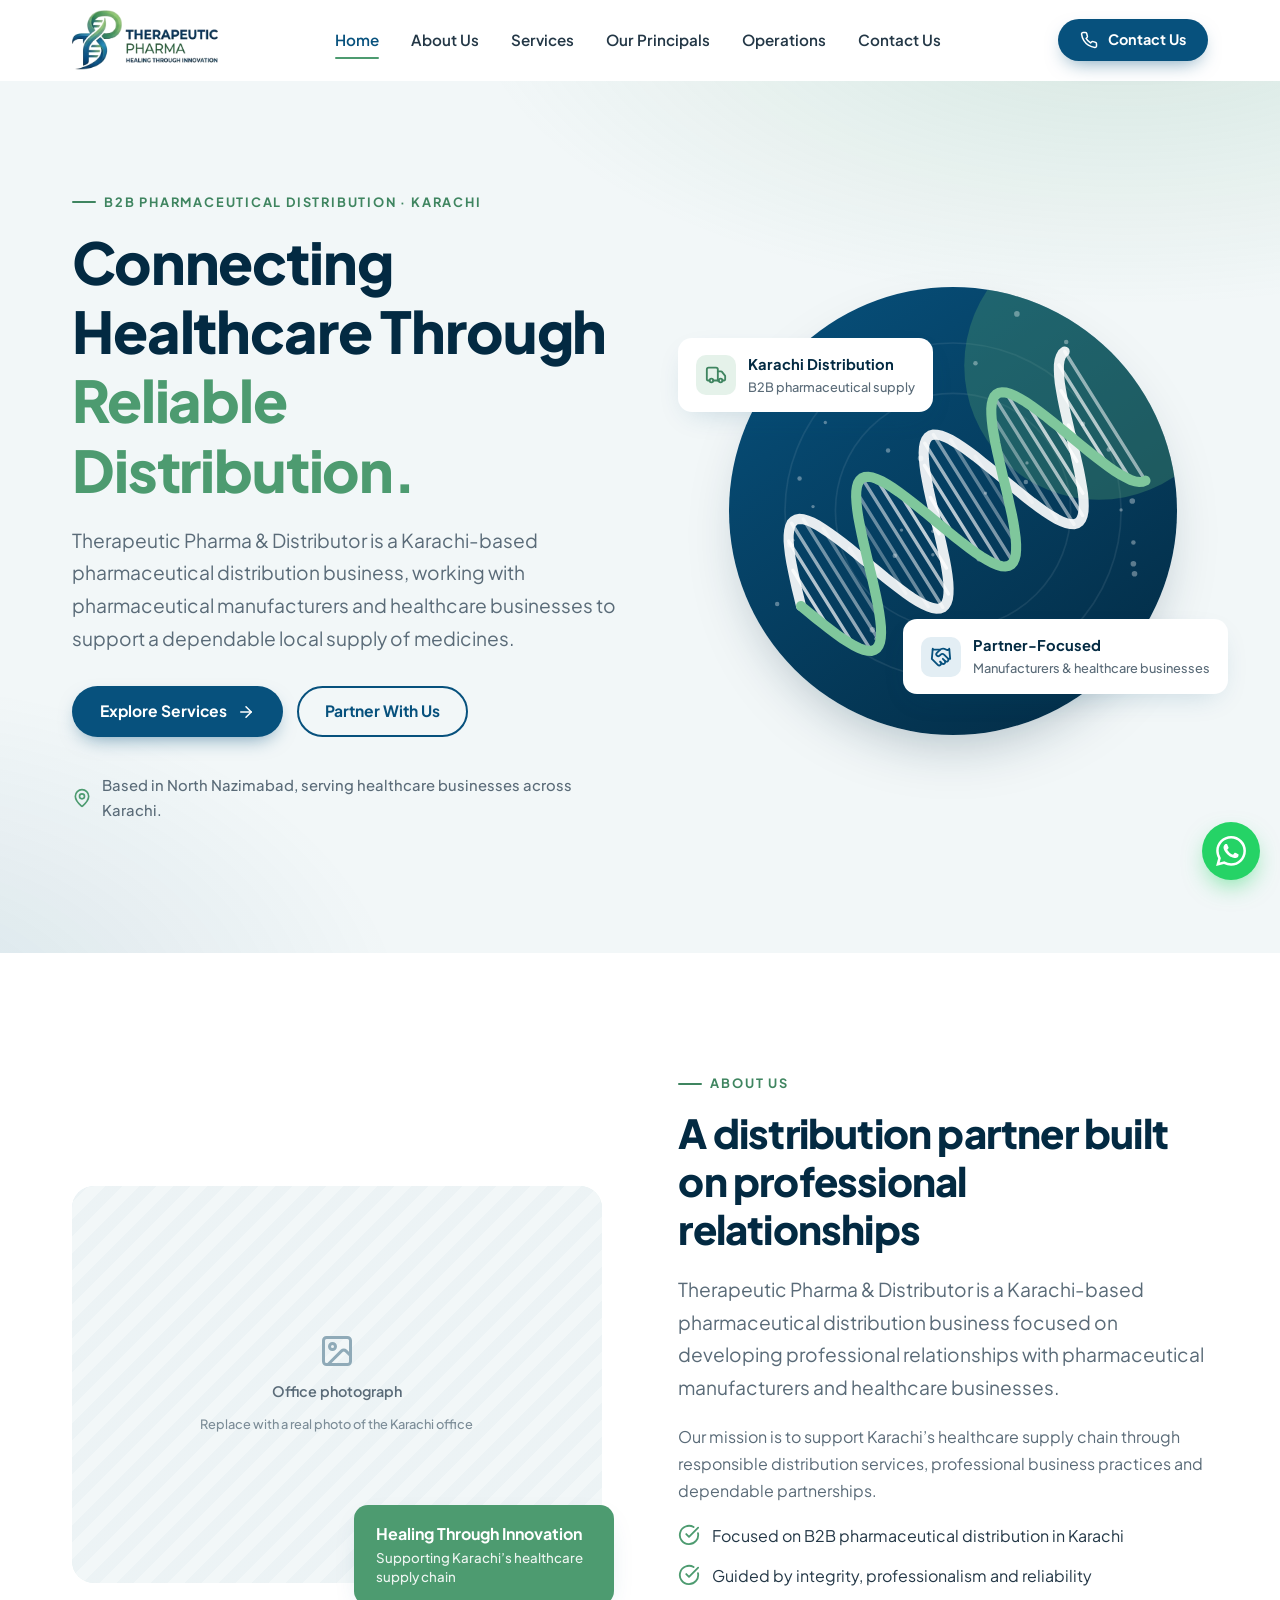
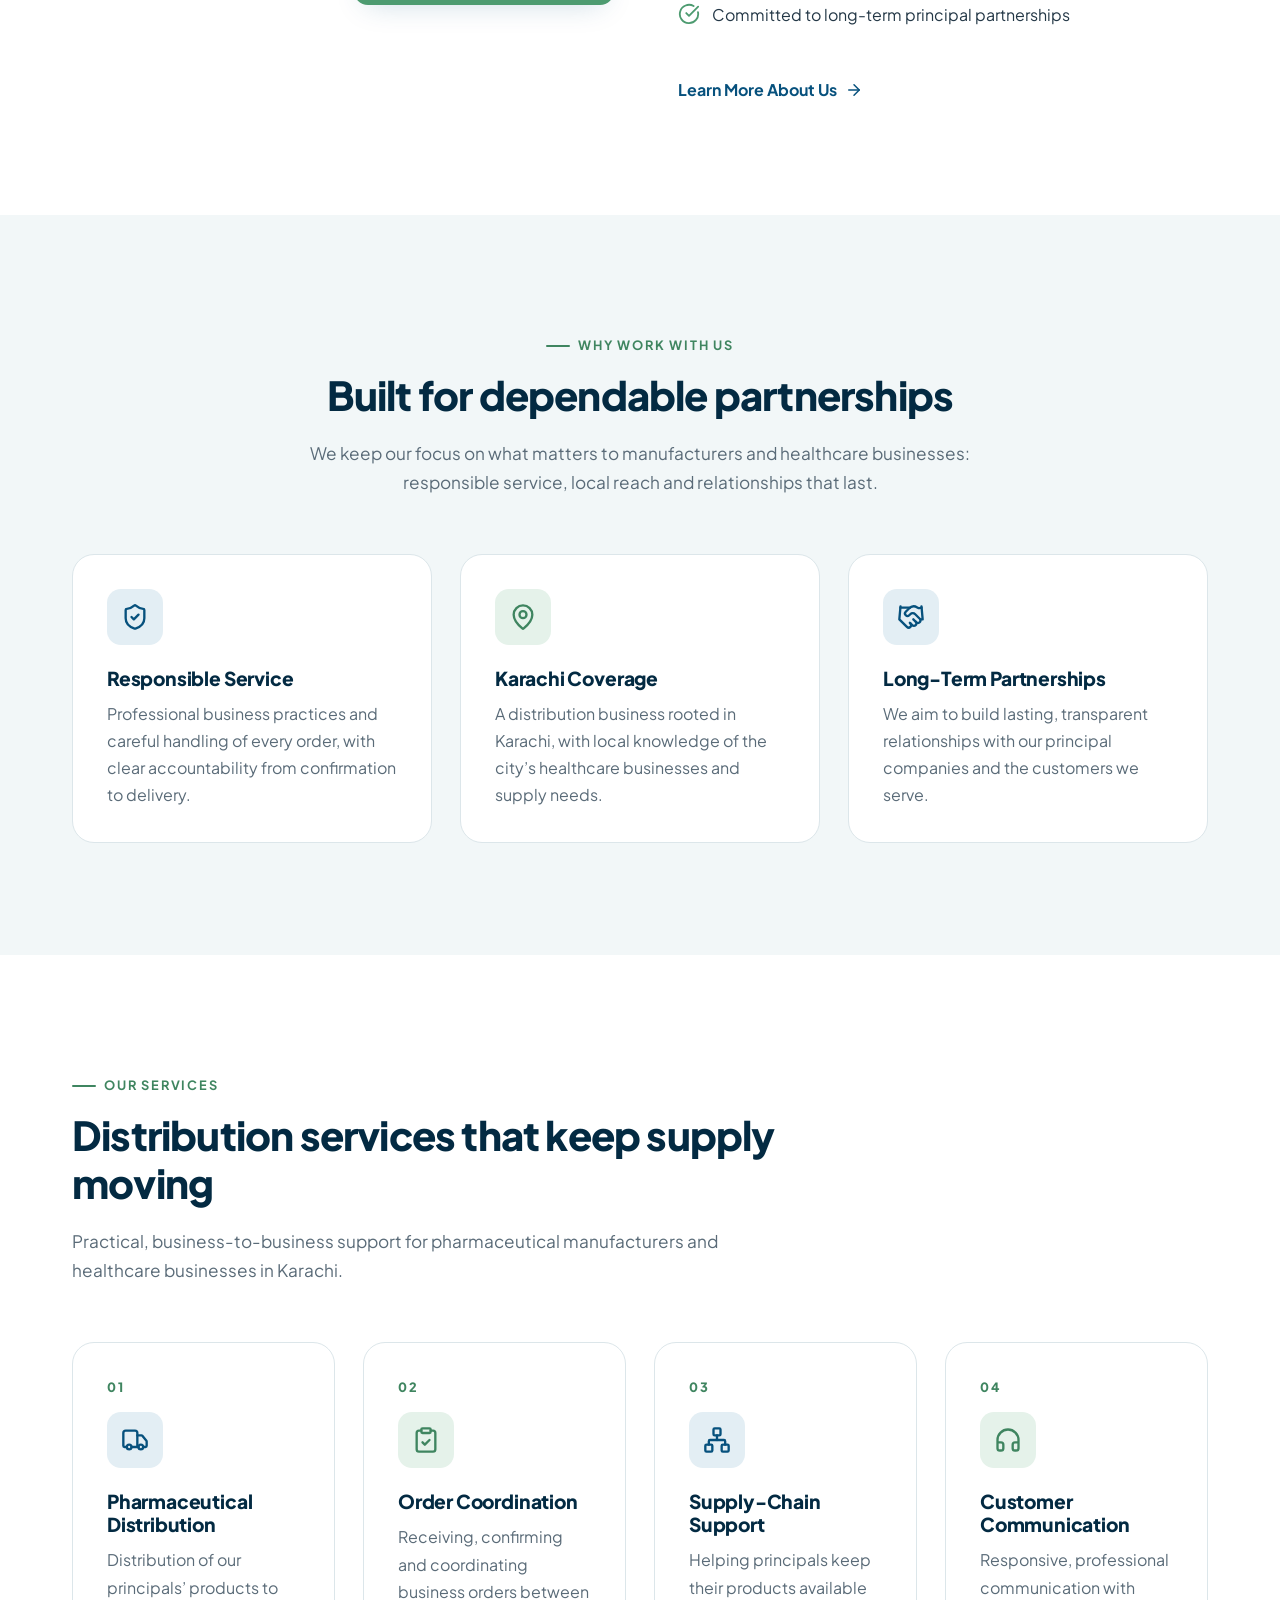
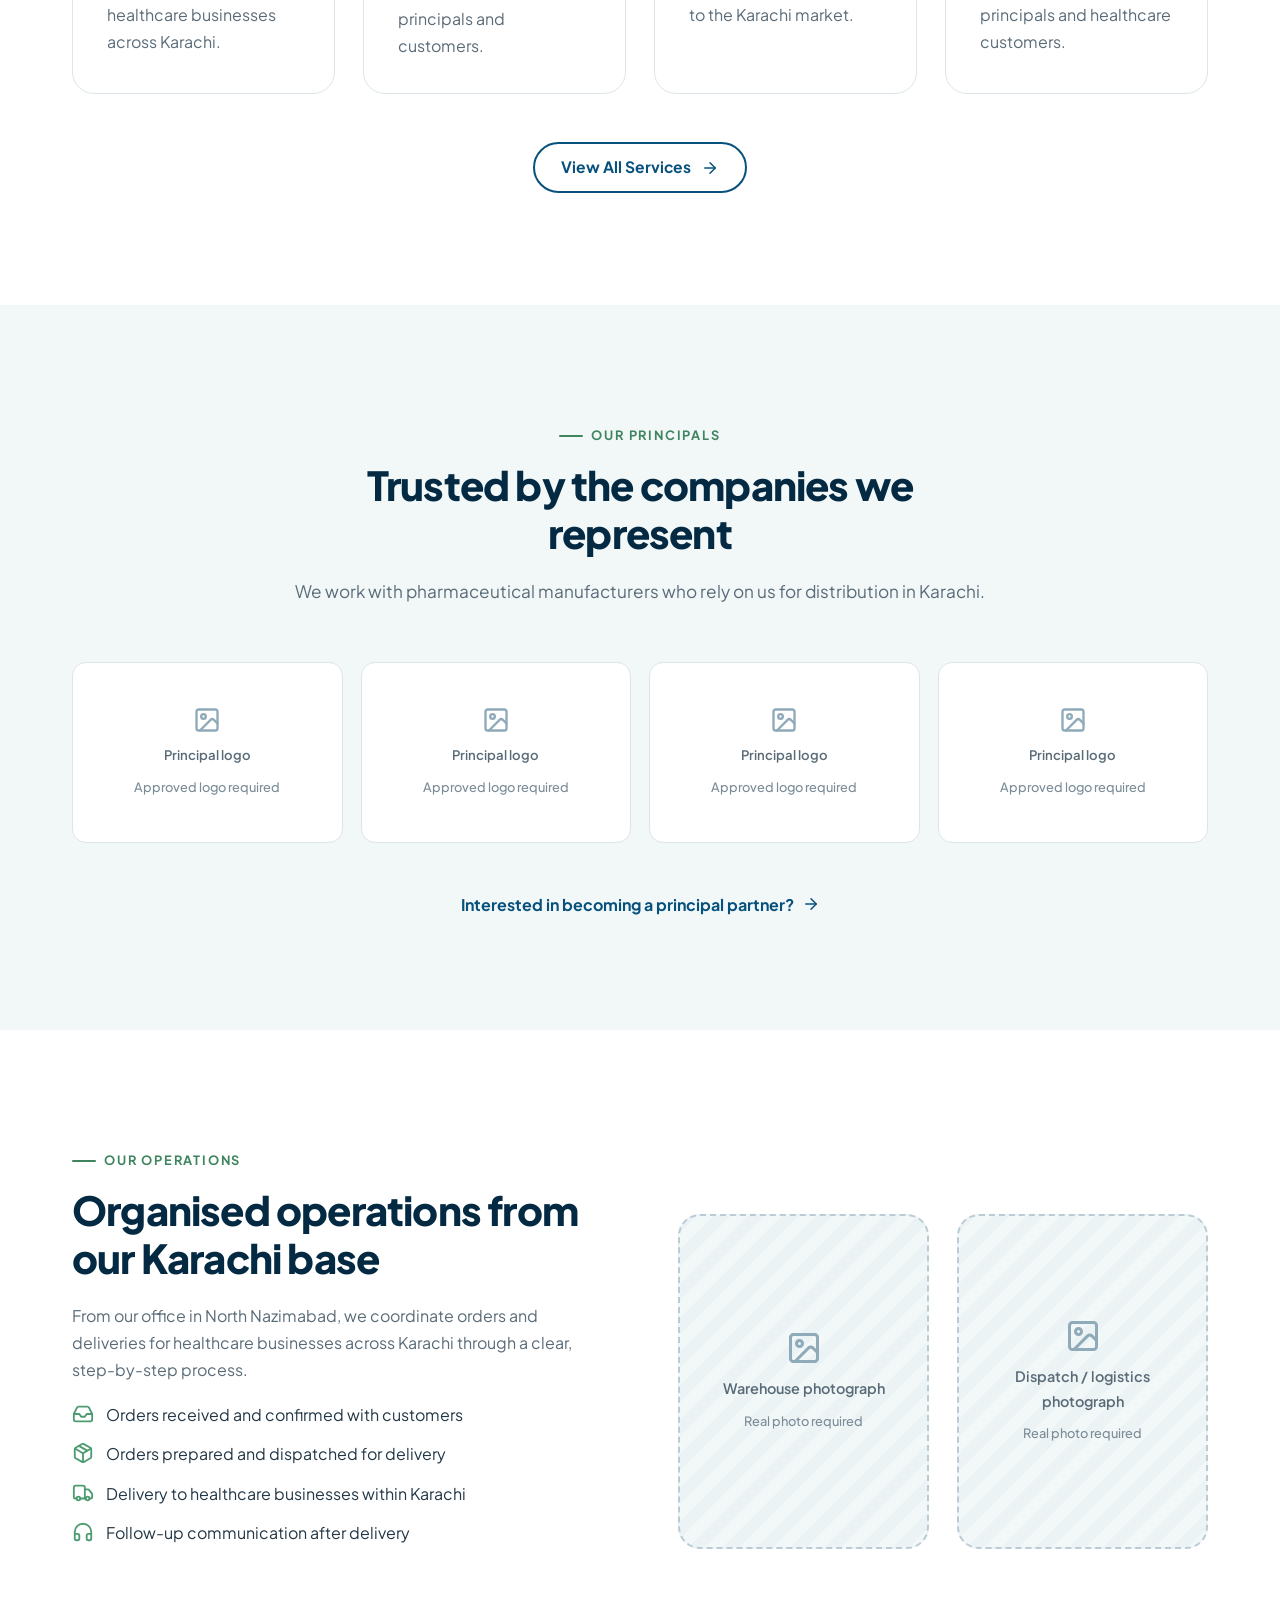
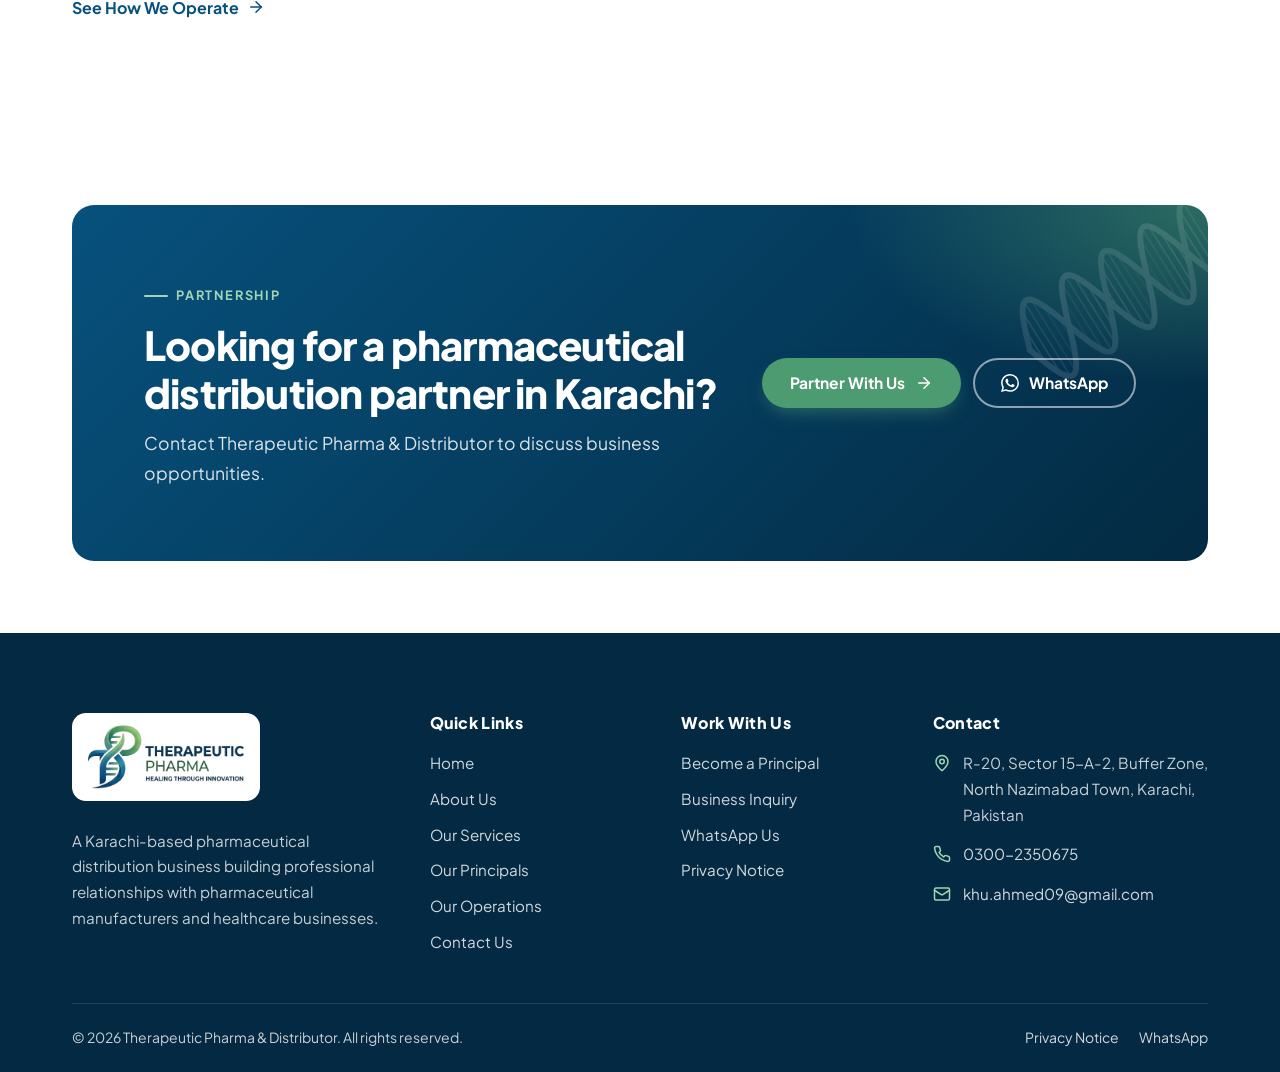
==== index.html @ 0d650dc0 "Initial website for Therapeutic Pharma & Distributor Co-Authored-By: Claude Opus 5.5 <noreply@anthro" ====
<!doctype html>
<html lang="en">
<head>
  <meta charset="utf-8">
  <meta name="viewport" content="width=device-width, initial-scale=1">
  <title>Therapeutic Pharma & Distributor | Pharmaceutical Distribution in Karachi</title>
  <meta name="description" content="Karachi-based B2B pharmaceutical distribution business connecting pharmaceutical manufacturers with healthcare businesses through reliable, responsible distribution.">
  <meta name="theme-color" content="#07517D">
  <meta property="og:type" content="website">
  <meta property="og:site_name" content="Therapeutic Pharma &amp; Distributor">
  <meta property="og:title" content="Therapeutic Pharma & Distributor | Pharmaceutical Distribution in Karachi">
  <meta property="og:description" content="Karachi-based B2B pharmaceutical distribution business connecting pharmaceutical manufacturers with healthcare businesses through reliable, responsible distribution.">
  <link rel="icon" type="image/png" href="assets/images/favicon.png">
  <link rel="apple-touch-icon" href="assets/images/apple-touch-icon.png">
  <link rel="preconnect" href="https://fonts.googleapis.com">
  <link rel="preconnect" href="https://fonts.gstatic.com" crossorigin>
  <link rel="stylesheet" href="https://fonts.googleapis.com/css2?family=Plus+Jakarta+Sans:wght@400;500;600;700;800&amp;display=swap">
  <link rel="stylesheet" href="assets/css/style.css">
  <!-- Analytics: paste the Google Analytics 4 (gtag.js) snippet here once the property is created. -->
  <script type="application/ld+json">
{
  "@context": "https://schema.org",
  "@type": "Organization",
  "name": "Therapeutic Pharma & Distributor",
  "description": "Karachi-based B2B pharmaceutical distribution business.",
  "areaServed": {
    "@type": "City",
    "name": "Karachi"
  },
  "address": {
    "@type": "PostalAddress",
    "streetAddress": "R-20, Sector 15-A-2, Buffer Zone, North Nazimabad Town",
    "addressLocality": "Karachi",
    "addressCountry": "PK"
  },
  "contactPoint": [
    {
      "@type": "ContactPoint",
      "contactType": "sales",
      "telephone": "+92-300-2350675",
      "email": "khu.ahmed09@gmail.com",
      "areaServed": "PK",
      "availableLanguage": [
        "English",
        "Urdu"
      ]
    }
  ]
}
  </script>
</head>
<body>
  <a class="skip-link" href="#main">Skip to main content</a>

  <header class="site-header">
    <div class="container header-inner">
      <a class="brand" href="index.html" aria-label="Therapeutic Pharma &amp; Distributor — Home">
        <img src="assets/images/logo.png" alt="Therapeutic Pharma — Healing Through Innovation" width="402" height="165">
      </a>

      <nav class="primary-nav" id="primary-nav" aria-label="Main">
        <ul>
          <li><a href="index.html" aria-current="page">Home</a></li>
          <li><a href="about.html">About Us</a></li>
          <li><a href="services.html">Services</a></li>
          <li><a href="principals.html">Our Principals</a></li>
          <li><a href="operations.html">Operations</a></li>
          <li><a href="contact.html">Contact Us</a></li>
        </ul>
        <div class="nav-mobile-cta">
          <a class="btn btn--primary btn--block" href="contact.html"><svg viewBox="0 0 24 24" fill="none" stroke="currentColor" stroke-width="2" stroke-linecap="round" stroke-linejoin="round" aria-hidden="true" focusable="false"><path d="M22 16.92v3a2 2 0 0 1-2.18 2 19.79 19.79 0 0 1-8.63-3.07 19.5 19.5 0 0 1-6-6 19.79 19.79 0 0 1-3.07-8.67A2 2 0 0 1 4.11 2h3a2 2 0 0 1 2 1.72 12.84 12.84 0 0 0 .7 2.81 2 2 0 0 1-.45 2.11L8.09 9.91a16 16 0 0 0 6 6l1.27-1.27a2 2 0 0 1 2.11-.45 12.84 12.84 0 0 0 2.81.7A2 2 0 0 1 22 16.92z"/></svg> Contact Us</a>
        </div>
      </nav>

      <div class="header-cta">
        <a class="btn btn--primary btn--sm" href="contact.html"><svg viewBox="0 0 24 24" fill="none" stroke="currentColor" stroke-width="2" stroke-linecap="round" stroke-linejoin="round" aria-hidden="true" focusable="false"><path d="M22 16.92v3a2 2 0 0 1-2.18 2 19.79 19.79 0 0 1-8.63-3.07 19.5 19.5 0 0 1-6-6 19.79 19.79 0 0 1-3.07-8.67A2 2 0 0 1 4.11 2h3a2 2 0 0 1 2 1.72 12.84 12.84 0 0 0 .7 2.81 2 2 0 0 1-.45 2.11L8.09 9.91a16 16 0 0 0 6 6l1.27-1.27a2 2 0 0 1 2.11-.45 12.84 12.84 0 0 0 2.81.7A2 2 0 0 1 22 16.92z"/></svg> Contact Us</a>
        <button class="nav-toggle" type="button" aria-controls="primary-nav" aria-expanded="false" aria-label="Open menu"><span></span></button>
      </div>
    </div>
  </header>

  <main id="main">
    <!-- 02 | Hero -->
    <section class="hero">
      <div class="container hero-grid">
        <div>
          <span class="eyebrow">B2B Pharmaceutical Distribution &middot; Karachi</span>
          <h1>Connecting Healthcare Through <span class="accent">Reliable Distribution.</span></h1>
          <p class="lead">Therapeutic Pharma &amp; Distributor is a Karachi-based pharmaceutical distribution business, working with pharmaceutical manufacturers and healthcare businesses to support a dependable local supply of medicines.</p>
          <div class="hero-actions">
            <a class="btn btn--primary" href="services.html">Explore Services <svg viewBox="0 0 24 24" fill="none" stroke="currentColor" stroke-width="2" stroke-linecap="round" stroke-linejoin="round" aria-hidden="true" focusable="false"><path d="M5 12h14"/><path d="m12 5 7 7-7 7"/></svg></a>
            <a class="btn btn--outline" href="principals.html#partner-inquiry">Partner With Us</a>
          </div>
          <p class="hero-note"><svg viewBox="0 0 24 24" fill="none" stroke="currentColor" stroke-width="2" stroke-linecap="round" stroke-linejoin="round" aria-hidden="true" focusable="false"><path d="M20 10c0 4.993-5.539 10.193-7.399 11.799a1 1 0 0 1-1.202 0C9.539 20.193 4 14.993 4 10a8 8 0 0 1 16 0"/><circle cx="12" cy="10" r="3"/></svg> Based in North Nazimabad, serving healthcare businesses across Karachi.</p>
        </div>

        <div class="hero-visual" aria-hidden="true">
          <div class="orb"><svg viewBox="0 0 400 400" aria-hidden="true" focusable="false"><circle cx="200" cy="200" r="150" fill="none" stroke="#FFFFFF" stroke-opacity=".08" stroke-width="1.5"/><circle cx="200" cy="200" r="105" fill="none" stroke="#FFFFFF" stroke-opacity=".08" stroke-width="1.5"/><circle cx="330" cy="70" r="120" fill="#4D9B70" fill-opacity=".35"/><circle cx="137" cy="74" r="2.5" fill="#FFFFFF" fill-opacity=".35"/><circle cx="54" cy="230" r="2.5" fill="#FFFFFF" fill-opacity=".35"/><circle cx="97" cy="51" r="2" fill="#FFFFFF" fill-opacity=".35"/><circle cx="173" cy="318" r="1.5" fill="#FFFFFF" fill-opacity=".35"/><circle cx="361" cy="247" r="2.5" fill="#FFFFFF" fill-opacity=".35"/><circle cx="361" cy="228" r="2" fill="#FFFFFF" fill-opacity=".35"/><circle cx="220" cy="68" r="2" fill="#FFFFFF" fill-opacity=".35"/><circle cx="131" cy="314" r="1.5" fill="#FFFFFF" fill-opacity=".35"/><circle cx="57" cy="226" r="1.5" fill="#FFFFFF" fill-opacity=".35"/><circle cx="154" cy="217" r="1.5" fill="#FFFFFF" fill-opacity=".35"/><circle cx="223" cy="243" r="2" fill="#FFFFFF" fill-opacity=".35"/><circle cx="265" cy="174" r="2" fill="#FFFFFF" fill-opacity=".35"/><circle cx="188" cy="352" r="2" fill="#FFFFFF" fill-opacity=".35"/><circle cx="128" cy="306" r="2.5" fill="#FFFFFF" fill-opacity=".35"/><circle cx="301" cy="49" r="2" fill="#FFFFFF" fill-opacity=".35"/><circle cx="209" cy="335" r="2.5" fill="#FFFFFF" fill-opacity=".35"/><circle cx="182" cy="239" r="1.5" fill="#FFFFFF" fill-opacity=".35"/><circle cx="63" cy="171" r="2" fill="#FFFFFF" fill-opacity=".35"/><circle cx="75" cy="196" r="1.5" fill="#FFFFFF" fill-opacity=".35"/><circle cx="221" cy="304" r="2" fill="#FFFFFF" fill-opacity=".35"/><circle cx="142" cy="146" r="2" fill="#FFFFFF" fill-opacity=".35"/><circle cx="229" cy="184" r="1.5" fill="#FFFFFF" fill-opacity=".35"/><circle cx="360" cy="191" r="2.5" fill="#FFFFFF" fill-opacity=".35"/><circle cx="43" cy="283" r="2" fill="#FFFFFF" fill-opacity=".35"/><circle cx="316" cy="122" r="2" fill="#FFFFFF" fill-opacity=".35"/><circle cx="339" cy="145" r="2" fill="#FFFFFF" fill-opacity=".35"/><circle cx="148" cy="240" r="2" fill="#FFFFFF" fill-opacity=".35"/><circle cx="67" cy="109" r="2" fill="#FFFFFF" fill-opacity=".35"/><circle cx="350" cy="199" r="1.5" fill="#FFFFFF" fill-opacity=".35"/><circle cx="182" cy="218" r="1.5" fill="#FFFFFF" fill-opacity=".35"/><circle cx="315" cy="331" r="2" fill="#FFFFFF" fill-opacity=".35"/><circle cx="266" cy="157" r="1.5" fill="#FFFFFF" fill-opacity=".35"/><circle cx="74" cy="83" r="1.5" fill="#FFFFFF" fill-opacity=".35"/><circle cx="257" cy="24" r="2.5" fill="#FFFFFF" fill-opacity=".35"/><circle cx="86" cy="121" r="1.5" fill="#FFFFFF" fill-opacity=".35"/><circle cx="171" cy="153" r="2.5" fill="#FFFFFF" fill-opacity=".35"/><circle cx="135" cy="65" r="2.5" fill="#FFFFFF" fill-opacity=".35"/><circle cx="362" cy="256" r="2.5" fill="#FFFFFF" fill-opacity=".35"/><g transform="rotate(-32 200.0 200.0)"><line x1="40.0" y1="200.0" x2="40.0" y2="200.0" stroke="#FFFFFF" stroke-opacity="0.80" stroke-width="3" stroke-linecap="round"/><line x1="50.7" y1="230.9" x2="50.7" y2="169.1" stroke="#FFFFFF" stroke-opacity="0.77" stroke-width="3" stroke-linecap="round"/><line x1="61.3" y1="255.0" x2="61.3" y2="145.0" stroke="#FFFFFF" stroke-opacity="0.69" stroke-width="3" stroke-linecap="round"/><line x1="72.0" y1="267.2" x2="72.0" y2="132.8" stroke="#FFFFFF" stroke-opacity="0.57" stroke-width="3" stroke-linecap="round"/><line x1="82.7" y1="264.7" x2="82.7" y2="135.3" stroke="#FFFFFF" stroke-opacity="0.44" stroke-width="3" stroke-linecap="round"/><line x1="93.3" y1="248.1" x2="93.3" y2="151.9" stroke="#FFFFFF" stroke-opacity="0.33" stroke-width="3" stroke-linecap="round"/><line x1="104.0" y1="221.0" x2="104.0" y2="179.0" stroke="#FFFFFF" stroke-opacity="0.26" stroke-width="3" stroke-linecap="round"/><line x1="114.7" y1="189.4" x2="114.7" y2="210.6" stroke="#FFFFFF" stroke-opacity="0.25" stroke-width="3" stroke-linecap="round"/><line x1="125.3" y1="160.0" x2="125.3" y2="240.0" stroke="#FFFFFF" stroke-opacity="0.30" stroke-width="3" stroke-linecap="round"/><line x1="136.0" y1="139.4" x2="136.0" y2="260.6" stroke="#FFFFFF" stroke-opacity="0.40" stroke-width="3" stroke-linecap="round"/><line x1="146.7" y1="132.0" x2="146.7" y2="268.0" stroke="#FFFFFF" stroke-opacity="0.52" stroke-width="3" stroke-linecap="round"/><line x1="157.3" y1="139.4" x2="157.3" y2="260.6" stroke="#FFFFFF" stroke-opacity="0.65" stroke-width="3" stroke-linecap="round"/><line x1="168.0" y1="160.0" x2="168.0" y2="240.0" stroke="#FFFFFF" stroke-opacity="0.75" stroke-width="3" stroke-linecap="round"/><line x1="178.7" y1="189.4" x2="178.7" y2="210.6" stroke="#FFFFFF" stroke-opacity="0.80" stroke-width="3" stroke-linecap="round"/><line x1="189.3" y1="221.0" x2="189.3" y2="179.0" stroke="#FFFFFF" stroke-opacity="0.79" stroke-width="3" stroke-linecap="round"/><line x1="200.0" y1="248.1" x2="200.0" y2="151.9" stroke="#FFFFFF" stroke-opacity="0.72" stroke-width="3" stroke-linecap="round"/><line x1="210.7" y1="264.7" x2="210.7" y2="135.3" stroke="#FFFFFF" stroke-opacity="0.61" stroke-width="3" stroke-linecap="round"/><line x1="221.3" y1="267.2" x2="221.3" y2="132.8" stroke="#FFFFFF" stroke-opacity="0.48" stroke-width="3" stroke-linecap="round"/><line x1="232.0" y1="255.0" x2="232.0" y2="145.0" stroke="#FFFFFF" stroke-opacity="0.36" stroke-width="3" stroke-linecap="round"/><line x1="242.7" y1="230.9" x2="242.7" y2="169.1" stroke="#FFFFFF" stroke-opacity="0.28" stroke-width="3" stroke-linecap="round"/><line x1="253.3" y1="200.0" x2="253.3" y2="200.0" stroke="#FFFFFF" stroke-opacity="0.25" stroke-width="3" stroke-linecap="round"/><line x1="264.0" y1="169.1" x2="264.0" y2="230.9" stroke="#FFFFFF" stroke-opacity="0.28" stroke-width="3" stroke-linecap="round"/><line x1="274.7" y1="145.0" x2="274.7" y2="255.0" stroke="#FFFFFF" stroke-opacity="0.36" stroke-width="3" stroke-linecap="round"/><line x1="285.3" y1="132.8" x2="285.3" y2="267.2" stroke="#FFFFFF" stroke-opacity="0.48" stroke-width="3" stroke-linecap="round"/><line x1="296.0" y1="135.3" x2="296.0" y2="264.7" stroke="#FFFFFF" stroke-opacity="0.61" stroke-width="3" stroke-linecap="round"/><line x1="306.7" y1="151.9" x2="306.7" y2="248.1" stroke="#FFFFFF" stroke-opacity="0.72" stroke-width="3" stroke-linecap="round"/><line x1="317.3" y1="179.0" x2="317.3" y2="221.0" stroke="#FFFFFF" stroke-opacity="0.79" stroke-width="3" stroke-linecap="round"/><line x1="328.0" y1="210.6" x2="328.0" y2="189.4" stroke="#FFFFFF" stroke-opacity="0.80" stroke-width="3" stroke-linecap="round"/><line x1="338.7" y1="240.0" x2="338.7" y2="160.0" stroke="#FFFFFF" stroke-opacity="0.75" stroke-width="3" stroke-linecap="round"/><line x1="349.3" y1="260.6" x2="349.3" y2="139.4" stroke="#FFFFFF" stroke-opacity="0.65" stroke-width="3" stroke-linecap="round"/><line x1="360.0" y1="268.0" x2="360.0" y2="132.0" stroke="#FFFFFF" stroke-opacity="0.53" stroke-width="3" stroke-linecap="round"/><path d="M40.0 200.0 L42.7 192.0 L45.3 184.1 L48.0 176.5 L50.7 169.1 L53.3 162.2 L56.0 155.8 L58.7 150.1 L61.3 145.0 L64.0 140.7 L66.7 137.2 L69.3 134.6 L72.0 132.8 L74.7 132.1 L77.3 132.2 L80.0 133.3 L82.7 135.3 L85.3 138.2 L88.0 142.0 L90.7 146.6 L93.3 151.9 L96.0 157.9 L98.7 164.5 L101.3 171.5 L104.0 179.0 L106.7 186.7 L109.3 194.7 L112.0 202.7 L114.7 210.6 L117.3 218.5 L120.0 226.0 L122.7 233.2 L125.3 240.0 L128.0 246.2 L130.7 251.7 L133.3 256.5 L136.0 260.6 L138.7 263.8 L141.3 266.1 L144.0 267.5 L146.7 268.0 L149.3 267.5 L152.0 266.1 L154.7 263.8 L157.3 260.6 L160.0 256.5 L162.7 251.7 L165.3 246.2 L168.0 240.0 L170.7 233.2 L173.3 226.0 L176.0 218.5 L178.7 210.6 L181.3 202.7 L184.0 194.7 L186.7 186.7 L189.3 179.0 L192.0 171.5 L194.7 164.5 L197.3 157.9 L200.0 151.9 L202.7 146.6 L205.3 142.0 L208.0 138.2 L210.7 135.3 L213.3 133.3 L216.0 132.2 L218.7 132.1 L221.3 132.8 L224.0 134.6 L226.7 137.2 L229.3 140.7 L232.0 145.0 L234.7 150.1 L237.3 155.8 L240.0 162.2 L242.7 169.1 L245.3 176.5 L248.0 184.1 L250.7 192.0 L253.3 200.0 L256.0 208.0 L258.7 215.9 L261.3 223.5 L264.0 230.9 L266.7 237.8 L269.3 244.2 L272.0 249.9 L274.7 255.0 L277.3 259.3 L280.0 262.8 L282.7 265.4 L285.3 267.2 L288.0 267.9 L290.7 267.8 L293.3 266.7 L296.0 264.7 L298.7 261.8 L301.3 258.0 L304.0 253.4 L306.7 248.1 L309.3 242.1 L312.0 235.5 L314.7 228.5 L317.3 221.0 L320.0 213.3 L322.7 205.3 L325.3 197.3 L328.0 189.4 L330.7 181.5 L333.3 174.0 L336.0 166.8 L338.7 160.0 L341.3 153.8 L344.0 148.3 L346.7 143.5 L349.3 139.4 L352.0 136.2 L354.7 133.9 L357.3 132.5 L360.0 132.0" fill="none" stroke="#FFFFFF" stroke-opacity=".9" stroke-width="9" stroke-linecap="round"/><path d="M40.0 200.0 L42.7 208.0 L45.3 215.9 L48.0 223.5 L50.7 230.9 L53.3 237.8 L56.0 244.2 L58.7 249.9 L61.3 255.0 L64.0 259.3 L66.7 262.8 L69.3 265.4 L72.0 267.2 L74.7 267.9 L77.3 267.8 L80.0 266.7 L82.7 264.7 L85.3 261.8 L88.0 258.0 L90.7 253.4 L93.3 248.1 L96.0 242.1 L98.7 235.5 L101.3 228.5 L104.0 221.0 L106.7 213.3 L109.3 205.3 L112.0 197.3 L114.7 189.4 L117.3 181.5 L120.0 174.0 L122.7 166.8 L125.3 160.0 L128.0 153.8 L130.7 148.3 L133.3 143.5 L136.0 139.4 L138.7 136.2 L141.3 133.9 L144.0 132.5 L146.7 132.0 L149.3 132.5 L152.0 133.9 L154.7 136.2 L157.3 139.4 L160.0 143.5 L162.7 148.3 L165.3 153.8 L168.0 160.0 L170.7 166.8 L173.3 174.0 L176.0 181.5 L178.7 189.4 L181.3 197.3 L184.0 205.3 L186.7 213.3 L189.3 221.0 L192.0 228.5 L194.7 235.5 L197.3 242.1 L200.0 248.1 L202.7 253.4 L205.3 258.0 L208.0 261.8 L210.7 264.7 L213.3 266.7 L216.0 267.8 L218.7 267.9 L221.3 267.2 L224.0 265.4 L226.7 262.8 L229.3 259.3 L232.0 255.0 L234.7 249.9 L237.3 244.2 L240.0 237.8 L242.7 230.9 L245.3 223.5 L248.0 215.9 L250.7 208.0 L253.3 200.0 L256.0 192.0 L258.7 184.1 L261.3 176.5 L264.0 169.1 L266.7 162.2 L269.3 155.8 L272.0 150.1 L274.7 145.0 L277.3 140.7 L280.0 137.2 L282.7 134.6 L285.3 132.8 L288.0 132.1 L290.7 132.2 L293.3 133.3 L296.0 135.3 L298.7 138.2 L301.3 142.0 L304.0 146.6 L306.7 151.9 L309.3 157.9 L312.0 164.5 L314.7 171.5 L317.3 179.0 L320.0 186.7 L322.7 194.7 L325.3 202.7 L328.0 210.6 L330.7 218.5 L333.3 226.0 L336.0 233.2 L338.7 240.0 L341.3 246.2 L344.0 251.7 L346.7 256.5 L349.3 260.6 L352.0 263.8 L354.7 266.1 L357.3 267.5 L360.0 268.0" fill="none" stroke="#7FC79C" stroke-width="9" stroke-linecap="round"/></g></svg></div>
          <div class="hero-card hero-card--a">
            <span class="ic"><svg viewBox="0 0 24 24" fill="none" stroke="currentColor" stroke-width="2" stroke-linecap="round" stroke-linejoin="round" aria-hidden="true" focusable="false"><path d="M14 18V6a2 2 0 0 0-2-2H4a2 2 0 0 0-2 2v11a1 1 0 0 0 1 1h2"/><path d="M15 18H9"/><path d="M19 18h2a1 1 0 0 0 1-1v-3.65a1 1 0 0 0-.22-.624l-3.48-4.35A1 1 0 0 0 17.52 8H14"/><circle cx="17" cy="18" r="2"/><circle cx="7" cy="18" r="2"/></svg></span>
            <span>Karachi Distribution<small>B2B pharmaceutical supply</small></span>
          </div>
          <div class="hero-card hero-card--b">
            <span class="ic"><svg viewBox="0 0 24 24" fill="none" stroke="currentColor" stroke-width="2" stroke-linecap="round" stroke-linejoin="round" aria-hidden="true" focusable="false"><path d="m11 17 2 2a1 1 0 1 0 3-3"/><path d="m14 14 2.5 2.5a1 1 0 1 0 3-3l-3.88-3.88a3 3 0 0 0-4.24 0l-.88.88a1 1 0 1 1-3-3l2.81-2.81a5.79 5.79 0 0 1 7.06-.87l.47.28a2 2 0 0 0 1.42.25L21 4"/><path d="m21 3 1 11h-2"/><path d="M3 3 2 14l6.5 6.5a1 1 0 1 0 3-3"/><path d="M3 4h8"/></svg></span>
            <span>Partner-Focused<small>Manufacturers &amp; healthcare businesses</small></span>
          </div>
        </div>
      </div>
    </section>

    <!-- 03 | About preview -->
    <section class="section">
      <div class="container split">
        <div class="about-visual reveal">
          <div class="frame"><div class="placeholder placeholder--photo" role="img" aria-label="Placeholder: Office photograph"><svg viewBox="0 0 24 24" fill="none" stroke="currentColor" stroke-width="2" stroke-linecap="round" stroke-linejoin="round" aria-hidden="true" focusable="false"><rect width="18" height="18" x="3" y="3" rx="2"/><circle cx="9" cy="9" r="2"/><path d="m21 15-3.086-3.086a2 2 0 0 0-2.828 0L6 21"/></svg><span>Office photograph</span><small>Replace with a real photo of the Karachi office</small></div></div>
          <div class="badge">Healing Through Innovation<small>Supporting Karachi&rsquo;s healthcare supply chain</small></div>
        </div>
        <div class="reveal">
          <span class="eyebrow">About Us</span>
          <h2>A distribution partner built on professional relationships</h2>
          <p class="lead">Therapeutic Pharma &amp; Distributor is a Karachi-based pharmaceutical distribution business focused on developing professional relationships with pharmaceutical manufacturers and healthcare businesses.</p>
          <p class="muted">Our mission is to support Karachi&rsquo;s healthcare supply chain through responsible distribution services, professional business practices and dependable partnerships.</p>
          <ul class="feature-list">
            <li><svg viewBox="0 0 24 24" fill="none" stroke="currentColor" stroke-width="2" stroke-linecap="round" stroke-linejoin="round" aria-hidden="true" focusable="false"><path d="M21.801 10A10 10 0 1 1 17 3.335"/><path d="m9 11 3 3L22 4"/></svg> Focused on B2B pharmaceutical distribution in Karachi</li>
            <li><svg viewBox="0 0 24 24" fill="none" stroke="currentColor" stroke-width="2" stroke-linecap="round" stroke-linejoin="round" aria-hidden="true" focusable="false"><path d="M21.801 10A10 10 0 1 1 17 3.335"/><path d="m9 11 3 3L22 4"/></svg> Guided by integrity, professionalism and reliability</li>
            <li><svg viewBox="0 0 24 24" fill="none" stroke="currentColor" stroke-width="2" stroke-linecap="round" stroke-linejoin="round" aria-hidden="true" focusable="false"><path d="M21.801 10A10 10 0 1 1 17 3.335"/><path d="m9 11 3 3L22 4"/></svg> Committed to long-term principal partnerships</li>
          </ul>
          <p class="mt-lg mb-0"><a class="link-arrow" href="about.html">Learn More About Us <svg viewBox="0 0 24 24" fill="none" stroke="currentColor" stroke-width="2" stroke-linecap="round" stroke-linejoin="round" aria-hidden="true" focusable="false"><path d="M5 12h14"/><path d="m12 5 7 7-7 7"/></svg></a></p>
        </div>
      </div>
    </section>

    <!-- 04 | Strengths -->
    <section class="section section--soft">
      <div class="container">
        <div class="section-head section-head--center reveal">
          <span class="eyebrow">Why Work With Us</span>
          <h2>Built for dependable partnerships</h2>
          <p>We keep our focus on what matters to manufacturers and healthcare businesses: responsible service, local reach and relationships that last.</p>
        </div>
        <div class="grid grid-3">
          <article class="card reveal">
            <div class="icon"><svg viewBox="0 0 24 24" fill="none" stroke="currentColor" stroke-width="2" stroke-linecap="round" stroke-linejoin="round" aria-hidden="true" focusable="false"><path d="M20 13c0 5-3.5 7.5-7.66 8.95a1 1 0 0 1-.67-.01C7.5 20.5 4 18 4 13V6a1 1 0 0 1 1-1c2 0 4.5-1.2 6.24-2.72a1.17 1.17 0 0 1 1.52 0C14.51 3.81 17 5 19 5a1 1 0 0 1 1 1z"/><path d="m9 12 2 2 4-4"/></svg></div>
            <h3>Responsible Service</h3>
            <p>Professional business practices and careful handling of every order, with clear accountability from confirmation to delivery.</p>
          </article>
          <article class="card card--green reveal">
            <div class="icon"><svg viewBox="0 0 24 24" fill="none" stroke="currentColor" stroke-width="2" stroke-linecap="round" stroke-linejoin="round" aria-hidden="true" focusable="false"><path d="M20 10c0 4.993-5.539 10.193-7.399 11.799a1 1 0 0 1-1.202 0C9.539 20.193 4 14.993 4 10a8 8 0 0 1 16 0"/><circle cx="12" cy="10" r="3"/></svg></div>
            <h3>Karachi Coverage</h3>
            <p>A distribution business rooted in Karachi, with local knowledge of the city&rsquo;s healthcare businesses and supply needs.</p>
          </article>
          <article class="card reveal">
            <div class="icon"><svg viewBox="0 0 24 24" fill="none" stroke="currentColor" stroke-width="2" stroke-linecap="round" stroke-linejoin="round" aria-hidden="true" focusable="false"><path d="m11 17 2 2a1 1 0 1 0 3-3"/><path d="m14 14 2.5 2.5a1 1 0 1 0 3-3l-3.88-3.88a3 3 0 0 0-4.24 0l-.88.88a1 1 0 1 1-3-3l2.81-2.81a5.79 5.79 0 0 1 7.06-.87l.47.28a2 2 0 0 0 1.42.25L21 4"/><path d="m21 3 1 11h-2"/><path d="M3 3 2 14l6.5 6.5a1 1 0 1 0 3-3"/><path d="M3 4h8"/></svg></div>
            <h3>Long-Term Partnerships</h3>
            <p>We aim to build lasting, transparent relationships with our principal companies and the customers we serve.</p>
          </article>
        </div>
      </div>
    </section>

    <!-- 05 | Services preview -->
    <section class="section">
      <div class="container">
        <div class="section-head reveal">
          <span class="eyebrow">Our Services</span>
          <h2>Distribution services that keep supply moving</h2>
          <p>Practical, business-to-business support for pharmaceutical manufacturers and healthcare businesses in Karachi.</p>
        </div>
        <div class="grid grid-4">
          <article class="card reveal">
            <span class="num">01</span>
            <div class="icon"><svg viewBox="0 0 24 24" fill="none" stroke="currentColor" stroke-width="2" stroke-linecap="round" stroke-linejoin="round" aria-hidden="true" focusable="false"><path d="M14 18V6a2 2 0 0 0-2-2H4a2 2 0 0 0-2 2v11a1 1 0 0 0 1 1h2"/><path d="M15 18H9"/><path d="M19 18h2a1 1 0 0 0 1-1v-3.65a1 1 0 0 0-.22-.624l-3.48-4.35A1 1 0 0 0 17.52 8H14"/><circle cx="17" cy="18" r="2"/><circle cx="7" cy="18" r="2"/></svg></div>
            <h3>Pharmaceutical Distribution</h3>
            <p>Distribution of our principals&rsquo; products to healthcare businesses across Karachi.</p>
          </article>
          <article class="card card--green reveal">
            <span class="num">02</span>
            <div class="icon"><svg viewBox="0 0 24 24" fill="none" stroke="currentColor" stroke-width="2" stroke-linecap="round" stroke-linejoin="round" aria-hidden="true" focusable="false"><rect width="8" height="4" x="8" y="2" rx="1"/><path d="M16 4h2a2 2 0 0 1 2 2v14a2 2 0 0 1-2 2H6a2 2 0 0 1-2-2V6a2 2 0 0 1 2-2h2"/><path d="m9 14 2 2 4-4"/></svg></div>
            <h3>Order Coordination</h3>
            <p>Receiving, confirming and coordinating business orders between principals and customers.</p>
          </article>
          <article class="card reveal">
            <span class="num">03</span>
            <div class="icon"><svg viewBox="0 0 24 24" fill="none" stroke="currentColor" stroke-width="2" stroke-linecap="round" stroke-linejoin="round" aria-hidden="true" focusable="false"><rect x="16" y="16" width="6" height="6" rx="1"/><rect x="2" y="16" width="6" height="6" rx="1"/><rect x="9" y="2" width="6" height="6" rx="1"/><path d="M5 16v-3a1 1 0 0 1 1-1h12a1 1 0 0 1 1 1v3"/><path d="M12 12V8"/></svg></div>
            <h3>Supply-Chain Support</h3>
            <p>Helping principals keep their products available to the Karachi market.</p>
          </article>
          <article class="card card--green reveal">
            <span class="num">04</span>
            <div class="icon"><svg viewBox="0 0 24 24" fill="none" stroke="currentColor" stroke-width="2" stroke-linecap="round" stroke-linejoin="round" aria-hidden="true" focusable="false"><path d="M3 14h3a2 2 0 0 1 2 2v3a2 2 0 0 1-2 2H5a2 2 0 0 1-2-2v-7a9 9 0 0 1 18 0v7a2 2 0 0 1-2 2h-1a2 2 0 0 1-2-2v-3a2 2 0 0 1 2-2h3"/></svg></div>
            <h3>Customer Communication</h3>
            <p>Responsive, professional communication with principals and healthcare customers.</p>
          </article>
        </div>
        <p class="text-center mt-lg mb-0"><a class="btn btn--outline" href="services.html">View All Services <svg viewBox="0 0 24 24" fill="none" stroke="currentColor" stroke-width="2" stroke-linecap="round" stroke-linejoin="round" aria-hidden="true" focusable="false"><path d="M5 12h14"/><path d="m12 5 7 7-7 7"/></svg></a></p>
      </div>
    </section>

    <!-- 06 | Principal companies -->
    <section class="section section--soft">
      <div class="container">
        <div class="section-head section-head--center reveal">
          <span class="eyebrow">Our Principals</span>
          <h2>Trusted by the companies we represent</h2>
          <p>We work with pharmaceutical manufacturers who rely on us for distribution in Karachi.</p>
        </div>
        <!-- Replace each placeholder with: <div class="logo-tile"><img src="assets/images/principals/NAME.png" alt="COMPANY NAME"></div> -->
        <div class="logo-grid reveal">
          <div class="placeholder logo-tile" role="img" aria-label="Placeholder: Principal logo"><svg viewBox="0 0 24 24" fill="none" stroke="currentColor" stroke-width="2" stroke-linecap="round" stroke-linejoin="round" aria-hidden="true" focusable="false"><rect width="18" height="18" x="3" y="3" rx="2"/><circle cx="9" cy="9" r="2"/><path d="m21 15-3.086-3.086a2 2 0 0 0-2.828 0L6 21"/></svg><span>Principal logo</span><small>Approved logo required</small></div>
          <div class="placeholder logo-tile" role="img" aria-label="Placeholder: Principal logo"><svg viewBox="0 0 24 24" fill="none" stroke="currentColor" stroke-width="2" stroke-linecap="round" stroke-linejoin="round" aria-hidden="true" focusable="false"><rect width="18" height="18" x="3" y="3" rx="2"/><circle cx="9" cy="9" r="2"/><path d="m21 15-3.086-3.086a2 2 0 0 0-2.828 0L6 21"/></svg><span>Principal logo</span><small>Approved logo required</small></div>
          <div class="placeholder logo-tile" role="img" aria-label="Placeholder: Principal logo"><svg viewBox="0 0 24 24" fill="none" stroke="currentColor" stroke-width="2" stroke-linecap="round" stroke-linejoin="round" aria-hidden="true" focusable="false"><rect width="18" height="18" x="3" y="3" rx="2"/><circle cx="9" cy="9" r="2"/><path d="m21 15-3.086-3.086a2 2 0 0 0-2.828 0L6 21"/></svg><span>Principal logo</span><small>Approved logo required</small></div>
          <div class="placeholder logo-tile" role="img" aria-label="Placeholder: Principal logo"><svg viewBox="0 0 24 24" fill="none" stroke="currentColor" stroke-width="2" stroke-linecap="round" stroke-linejoin="round" aria-hidden="true" focusable="false"><rect width="18" height="18" x="3" y="3" rx="2"/><circle cx="9" cy="9" r="2"/><path d="m21 15-3.086-3.086a2 2 0 0 0-2.828 0L6 21"/></svg><span>Principal logo</span><small>Approved logo required</small></div>
        </div>
        <p class="text-center mt-lg mb-0"><a class="link-arrow" href="principals.html#partner-inquiry">Interested in becoming a principal partner? <svg viewBox="0 0 24 24" fill="none" stroke="currentColor" stroke-width="2" stroke-linecap="round" stroke-linejoin="round" aria-hidden="true" focusable="false"><path d="M5 12h14"/><path d="m12 5 7 7-7 7"/></svg></a></p>
      </div>
    </section>

    <!-- 07 | Operations -->
    <section class="section">
      <div class="container split split--reverse">
        <div class="reveal">
          <div class="grid grid-2">
            <div class="placeholder placeholder--tall" role="img" aria-label="Placeholder: Warehouse photograph"><svg viewBox="0 0 24 24" fill="none" stroke="currentColor" stroke-width="2" stroke-linecap="round" stroke-linejoin="round" aria-hidden="true" focusable="false"><rect width="18" height="18" x="3" y="3" rx="2"/><circle cx="9" cy="9" r="2"/><path d="m21 15-3.086-3.086a2 2 0 0 0-2.828 0L6 21"/></svg><span>Warehouse photograph</span><small>Real photo required</small></div>
            <div class="placeholder placeholder--tall" role="img" aria-label="Placeholder: Dispatch / logistics photograph"><svg viewBox="0 0 24 24" fill="none" stroke="currentColor" stroke-width="2" stroke-linecap="round" stroke-linejoin="round" aria-hidden="true" focusable="false"><rect width="18" height="18" x="3" y="3" rx="2"/><circle cx="9" cy="9" r="2"/><path d="m21 15-3.086-3.086a2 2 0 0 0-2.828 0L6 21"/></svg><span>Dispatch / logistics photograph</span><small>Real photo required</small></div>
          </div>
        </div>
        <div class="reveal">
          <span class="eyebrow">Our Operations</span>
          <h2>Organised operations from our Karachi base</h2>
          <p class="muted">From our office in North Nazimabad, we coordinate orders and deliveries for healthcare businesses across Karachi through a clear, step-by-step process.</p>
          <ul class="feature-list">
            <li><svg viewBox="0 0 24 24" fill="none" stroke="currentColor" stroke-width="2" stroke-linecap="round" stroke-linejoin="round" aria-hidden="true" focusable="false"><polyline points="22 12 16 12 14 15 10 15 8 12 2 12"/><path d="M5.45 5.11 2 12v6a2 2 0 0 0 2 2h16a2 2 0 0 0 2-2v-6l-3.45-6.89A2 2 0 0 0 16.76 4H7.24a2 2 0 0 0-1.79 1.11z"/></svg> Orders received and confirmed with customers</li>
            <li><svg viewBox="0 0 24 24" fill="none" stroke="currentColor" stroke-width="2" stroke-linecap="round" stroke-linejoin="round" aria-hidden="true" focusable="false"><path d="M11 21.73a2 2 0 0 0 2 0l7-4A2 2 0 0 0 21 16V8a2 2 0 0 0-1-1.73l-7-4a2 2 0 0 0-2 0l-7 4A2 2 0 0 0 3 8v8a2 2 0 0 0 1 1.73z"/><path d="M12 22V12"/><path d="m3.3 7 7.703 4.734a2 2 0 0 0 1.994 0L20.7 7"/><path d="m7.5 4.27 9 5.15"/></svg> Orders prepared and dispatched for delivery</li>
            <li><svg viewBox="0 0 24 24" fill="none" stroke="currentColor" stroke-width="2" stroke-linecap="round" stroke-linejoin="round" aria-hidden="true" focusable="false"><path d="M14 18V6a2 2 0 0 0-2-2H4a2 2 0 0 0-2 2v11a1 1 0 0 0 1 1h2"/><path d="M15 18H9"/><path d="M19 18h2a1 1 0 0 0 1-1v-3.65a1 1 0 0 0-.22-.624l-3.48-4.35A1 1 0 0 0 17.52 8H14"/><circle cx="17" cy="18" r="2"/><circle cx="7" cy="18" r="2"/></svg> Delivery to healthcare businesses within Karachi</li>
            <li><svg viewBox="0 0 24 24" fill="none" stroke="currentColor" stroke-width="2" stroke-linecap="round" stroke-linejoin="round" aria-hidden="true" focusable="false"><path d="M3 14h3a2 2 0 0 1 2 2v3a2 2 0 0 1-2 2H5a2 2 0 0 1-2-2v-7a9 9 0 0 1 18 0v7a2 2 0 0 1-2 2h-1a2 2 0 0 1-2-2v-3a2 2 0 0 1 2-2h3"/></svg> Follow-up communication after delivery</li>
          </ul>
          <p class="mt-lg mb-0"><a class="link-arrow" href="operations.html">See How We Operate <svg viewBox="0 0 24 24" fill="none" stroke="currentColor" stroke-width="2" stroke-linecap="round" stroke-linejoin="round" aria-hidden="true" focusable="false"><path d="M5 12h14"/><path d="m12 5 7 7-7 7"/></svg></a></p>
        </div>
      </div>
    </section>

    <!-- 08 | Partnership CTA -->
    <section class="section section--tight">
      <div class="container">
        <div class="cta-band reveal">
          <svg class="helix" viewBox="0 0 400 400" aria-hidden="true" focusable="false"><g transform="rotate(-32 200.0 200.0)"><line x1="40.0" y1="200.0" x2="40.0" y2="200.0" stroke="#FFFFFF" stroke-opacity="0.80" stroke-width="3" stroke-linecap="round"/><line x1="50.7" y1="230.9" x2="50.7" y2="169.1" stroke="#FFFFFF" stroke-opacity="0.77" stroke-width="3" stroke-linecap="round"/><line x1="61.3" y1="255.0" x2="61.3" y2="145.0" stroke="#FFFFFF" stroke-opacity="0.69" stroke-width="3" stroke-linecap="round"/><line x1="72.0" y1="267.2" x2="72.0" y2="132.8" stroke="#FFFFFF" stroke-opacity="0.57" stroke-width="3" stroke-linecap="round"/><line x1="82.7" y1="264.7" x2="82.7" y2="135.3" stroke="#FFFFFF" stroke-opacity="0.44" stroke-width="3" stroke-linecap="round"/><line x1="93.3" y1="248.1" x2="93.3" y2="151.9" stroke="#FFFFFF" stroke-opacity="0.33" stroke-width="3" stroke-linecap="round"/><line x1="104.0" y1="221.0" x2="104.0" y2="179.0" stroke="#FFFFFF" stroke-opacity="0.26" stroke-width="3" stroke-linecap="round"/><line x1="114.7" y1="189.4" x2="114.7" y2="210.6" stroke="#FFFFFF" stroke-opacity="0.25" stroke-width="3" stroke-linecap="round"/><line x1="125.3" y1="160.0" x2="125.3" y2="240.0" stroke="#FFFFFF" stroke-opacity="0.30" stroke-width="3" stroke-linecap="round"/><line x1="136.0" y1="139.4" x2="136.0" y2="260.6" stroke="#FFFFFF" stroke-opacity="0.40" stroke-width="3" stroke-linecap="round"/><line x1="146.7" y1="132.0" x2="146.7" y2="268.0" stroke="#FFFFFF" stroke-opacity="0.52" stroke-width="3" stroke-linecap="round"/><line x1="157.3" y1="139.4" x2="157.3" y2="260.6" stroke="#FFFFFF" stroke-opacity="0.65" stroke-width="3" stroke-linecap="round"/><line x1="168.0" y1="160.0" x2="168.0" y2="240.0" stroke="#FFFFFF" stroke-opacity="0.75" stroke-width="3" stroke-linecap="round"/><line x1="178.7" y1="189.4" x2="178.7" y2="210.6" stroke="#FFFFFF" stroke-opacity="0.80" stroke-width="3" stroke-linecap="round"/><line x1="189.3" y1="221.0" x2="189.3" y2="179.0" stroke="#FFFFFF" stroke-opacity="0.79" stroke-width="3" stroke-linecap="round"/><line x1="200.0" y1="248.1" x2="200.0" y2="151.9" stroke="#FFFFFF" stroke-opacity="0.72" stroke-width="3" stroke-linecap="round"/><line x1="210.7" y1="264.7" x2="210.7" y2="135.3" stroke="#FFFFFF" stroke-opacity="0.61" stroke-width="3" stroke-linecap="round"/><line x1="221.3" y1="267.2" x2="221.3" y2="132.8" stroke="#FFFFFF" stroke-opacity="0.48" stroke-width="3" stroke-linecap="round"/><line x1="232.0" y1="255.0" x2="232.0" y2="145.0" stroke="#FFFFFF" stroke-opacity="0.36" stroke-width="3" stroke-linecap="round"/><line x1="242.7" y1="230.9" x2="242.7" y2="169.1" stroke="#FFFFFF" stroke-opacity="0.28" stroke-width="3" stroke-linecap="round"/><line x1="253.3" y1="200.0" x2="253.3" y2="200.0" stroke="#FFFFFF" stroke-opacity="0.25" stroke-width="3" stroke-linecap="round"/><line x1="264.0" y1="169.1" x2="264.0" y2="230.9" stroke="#FFFFFF" stroke-opacity="0.28" stroke-width="3" stroke-linecap="round"/><line x1="274.7" y1="145.0" x2="274.7" y2="255.0" stroke="#FFFFFF" stroke-opacity="0.36" stroke-width="3" stroke-linecap="round"/><line x1="285.3" y1="132.8" x2="285.3" y2="267.2" stroke="#FFFFFF" stroke-opacity="0.48" stroke-width="3" stroke-linecap="round"/><line x1="296.0" y1="135.3" x2="296.0" y2="264.7" stroke="#FFFFFF" stroke-opacity="0.61" stroke-width="3" stroke-linecap="round"/><line x1="306.7" y1="151.9" x2="306.7" y2="248.1" stroke="#FFFFFF" stroke-opacity="0.72" stroke-width="3" stroke-linecap="round"/><line x1="317.3" y1="179.0" x2="317.3" y2="221.0" stroke="#FFFFFF" stroke-opacity="0.79" stroke-width="3" stroke-linecap="round"/><line x1="328.0" y1="210.6" x2="328.0" y2="189.4" stroke="#FFFFFF" stroke-opacity="0.80" stroke-width="3" stroke-linecap="round"/><line x1="338.7" y1="240.0" x2="338.7" y2="160.0" stroke="#FFFFFF" stroke-opacity="0.75" stroke-width="3" stroke-linecap="round"/><line x1="349.3" y1="260.6" x2="349.3" y2="139.4" stroke="#FFFFFF" stroke-opacity="0.65" stroke-width="3" stroke-linecap="round"/><line x1="360.0" y1="268.0" x2="360.0" y2="132.0" stroke="#FFFFFF" stroke-opacity="0.53" stroke-width="3" stroke-linecap="round"/><path d="M40.0 200.0 L42.7 192.0 L45.3 184.1 L48.0 176.5 L50.7 169.1 L53.3 162.2 L56.0 155.8 L58.7 150.1 L61.3 145.0 L64.0 140.7 L66.7 137.2 L69.3 134.6 L72.0 132.8 L74.7 132.1 L77.3 132.2 L80.0 133.3 L82.7 135.3 L85.3 138.2 L88.0 142.0 L90.7 146.6 L93.3 151.9 L96.0 157.9 L98.7 164.5 L101.3 171.5 L104.0 179.0 L106.7 186.7 L109.3 194.7 L112.0 202.7 L114.7 210.6 L117.3 218.5 L120.0 226.0 L122.7 233.2 L125.3 240.0 L128.0 246.2 L130.7 251.7 L133.3 256.5 L136.0 260.6 L138.7 263.8 L141.3 266.1 L144.0 267.5 L146.7 268.0 L149.3 267.5 L152.0 266.1 L154.7 263.8 L157.3 260.6 L160.0 256.5 L162.7 251.7 L165.3 246.2 L168.0 240.0 L170.7 233.2 L173.3 226.0 L176.0 218.5 L178.7 210.6 L181.3 202.7 L184.0 194.7 L186.7 186.7 L189.3 179.0 L192.0 171.5 L194.7 164.5 L197.3 157.9 L200.0 151.9 L202.7 146.6 L205.3 142.0 L208.0 138.2 L210.7 135.3 L213.3 133.3 L216.0 132.2 L218.7 132.1 L221.3 132.8 L224.0 134.6 L226.7 137.2 L229.3 140.7 L232.0 145.0 L234.7 150.1 L237.3 155.8 L240.0 162.2 L242.7 169.1 L245.3 176.5 L248.0 184.1 L250.7 192.0 L253.3 200.0 L256.0 208.0 L258.7 215.9 L261.3 223.5 L264.0 230.9 L266.7 237.8 L269.3 244.2 L272.0 249.9 L274.7 255.0 L277.3 259.3 L280.0 262.8 L282.7 265.4 L285.3 267.2 L288.0 267.9 L290.7 267.8 L293.3 266.7 L296.0 264.7 L298.7 261.8 L301.3 258.0 L304.0 253.4 L306.7 248.1 L309.3 242.1 L312.0 235.5 L314.7 228.5 L317.3 221.0 L320.0 213.3 L322.7 205.3 L325.3 197.3 L328.0 189.4 L330.7 181.5 L333.3 174.0 L336.0 166.8 L338.7 160.0 L341.3 153.8 L344.0 148.3 L346.7 143.5 L349.3 139.4 L352.0 136.2 L354.7 133.9 L357.3 132.5 L360.0 132.0" fill="none" stroke="#FFFFFF" stroke-opacity=".9" stroke-width="9" stroke-linecap="round"/><path d="M40.0 200.0 L42.7 208.0 L45.3 215.9 L48.0 223.5 L50.7 230.9 L53.3 237.8 L56.0 244.2 L58.7 249.9 L61.3 255.0 L64.0 259.3 L66.7 262.8 L69.3 265.4 L72.0 267.2 L74.7 267.9 L77.3 267.8 L80.0 266.7 L82.7 264.7 L85.3 261.8 L88.0 258.0 L90.7 253.4 L93.3 248.1 L96.0 242.1 L98.7 235.5 L101.3 228.5 L104.0 221.0 L106.7 213.3 L109.3 205.3 L112.0 197.3 L114.7 189.4 L117.3 181.5 L120.0 174.0 L122.7 166.8 L125.3 160.0 L128.0 153.8 L130.7 148.3 L133.3 143.5 L136.0 139.4 L138.7 136.2 L141.3 133.9 L144.0 132.5 L146.7 132.0 L149.3 132.5 L152.0 133.9 L154.7 136.2 L157.3 139.4 L160.0 143.5 L162.7 148.3 L165.3 153.8 L168.0 160.0 L170.7 166.8 L173.3 174.0 L176.0 181.5 L178.7 189.4 L181.3 197.3 L184.0 205.3 L186.7 213.3 L189.3 221.0 L192.0 228.5 L194.7 235.5 L197.3 242.1 L200.0 248.1 L202.7 253.4 L205.3 258.0 L208.0 261.8 L210.7 264.7 L213.3 266.7 L216.0 267.8 L218.7 267.9 L221.3 267.2 L224.0 265.4 L226.7 262.8 L229.3 259.3 L232.0 255.0 L234.7 249.9 L237.3 244.2 L240.0 237.8 L242.7 230.9 L245.3 223.5 L248.0 215.9 L250.7 208.0 L253.3 200.0 L256.0 192.0 L258.7 184.1 L261.3 176.5 L264.0 169.1 L266.7 162.2 L269.3 155.8 L272.0 150.1 L274.7 145.0 L277.3 140.7 L280.0 137.2 L282.7 134.6 L285.3 132.8 L288.0 132.1 L290.7 132.2 L293.3 133.3 L296.0 135.3 L298.7 138.2 L301.3 142.0 L304.0 146.6 L306.7 151.9 L309.3 157.9 L312.0 164.5 L314.7 171.5 L317.3 179.0 L320.0 186.7 L322.7 194.7 L325.3 202.7 L328.0 210.6 L330.7 218.5 L333.3 226.0 L336.0 233.2 L338.7 240.0 L341.3 246.2 L344.0 251.7 L346.7 256.5 L349.3 260.6 L352.0 263.8 L354.7 266.1 L357.3 267.5 L360.0 268.0" fill="none" stroke="#FFFFFF" stroke-width="9" stroke-linecap="round"/></g></svg>
          <div>
            <span class="eyebrow" style="color:#9FD5B5">Partnership</span>
            <h2>Looking for a pharmaceutical distribution partner in Karachi?</h2>
            <p>Contact Therapeutic Pharma &amp; Distributor to discuss business opportunities.</p>
          </div>
          <div class="actions">
            <a class="btn btn--green" href="principals.html#partner-inquiry">Partner With Us <svg viewBox="0 0 24 24" fill="none" stroke="currentColor" stroke-width="2" stroke-linecap="round" stroke-linejoin="round" aria-hidden="true" focusable="false"><path d="M5 12h14"/><path d="m12 5 7 7-7 7"/></svg></a>
            <a class="btn btn--ghost-light" href="https://wa.me/923002350675" target="_blank" rel="noopener"><svg viewBox="0 0 24 24" aria-hidden="true" focusable="false"><path fill="currentColor" d="M17.472 14.382c-.297-.149-1.758-.867-2.03-.967-.273-.099-.471-.148-.67.15-.197.297-.767.966-.94 1.164-.173.199-.347.223-.644.075-.297-.15-1.255-.463-2.39-1.475-.883-.788-1.48-1.761-1.653-2.059-.173-.297-.018-.458.13-.606.134-.133.298-.347.446-.52.149-.174.198-.298.298-.497.099-.198.05-.371-.025-.52-.075-.149-.669-1.612-.916-2.207-.242-.579-.487-.5-.669-.51-.173-.008-.371-.01-.57-.01-.198 0-.52.074-.792.372-.272.297-1.04 1.016-1.04 2.479 0 1.462 1.065 2.875 1.213 3.074.149.198 2.096 3.2 5.077 4.487.709.306 1.262.489 1.694.625.712.227 1.36.195 1.871.118.571-.085 1.758-.719 2.006-1.413.248-.694.248-1.289.173-1.413-.074-.124-.272-.198-.57-.347m-5.421 7.403h-.004a9.87 9.87 0 0 1-5.031-1.378l-.361-.214-3.741.982.998-3.648-.235-.374a9.86 9.86 0 0 1-1.51-5.26c.001-5.45 4.436-9.884 9.888-9.884 2.64 0 5.122 1.03 6.988 2.898a9.825 9.825 0 0 1 2.893 6.994c-.003 5.45-4.437 9.884-9.885 9.884m8.413-18.297A11.815 11.815 0 0 0 12.05 0C5.495 0 .16 5.335.157 11.892c0 2.096.547 4.142 1.588 5.945L.057 24l6.305-1.654a11.882 11.882 0 0 0 5.683 1.448h.005c6.554 0 11.89-5.335 11.893-11.893a11.821 11.821 0 0 0-3.48-8.413Z"/></svg> WhatsApp</a>
          </div>
        </div>
      </div>
    </section>

  </main>

  <footer class="site-footer">
    <div class="container">
      <div class="footer-grid">
        <div class="footer-brand">
          <a class="logo-chip" href="index.html" aria-label="Therapeutic Pharma &amp; Distributor — Home">
            <img src="assets/images/logo.png" alt="Therapeutic Pharma" width="402" height="165" loading="lazy">
          </a>
          <p>A Karachi-based pharmaceutical distribution business building professional relationships with pharmaceutical manufacturers and healthcare businesses.</p>
        </div>

        <div>
          <h3>Quick Links</h3>
          <ul class="footer-links">
            <li><a href="index.html">Home</a></li>
            <li><a href="about.html">About Us</a></li>
            <li><a href="services.html">Our Services</a></li>
            <li><a href="principals.html">Our Principals</a></li>
            <li><a href="operations.html">Our Operations</a></li>
            <li><a href="contact.html">Contact Us</a></li>
          </ul>
        </div>

        <div>
          <h3>Work With Us</h3>
          <ul class="footer-links">
            <li><a href="principals.html#partner-inquiry">Become a Principal</a></li>
            <li><a href="contact.html#inquiry">Business Inquiry</a></li>
            <li><a href="https://wa.me/923002350675" target="_blank" rel="noopener">WhatsApp Us</a></li>
            <li><a href="privacy.html">Privacy Notice</a></li>
          </ul>
        </div>

        <div>
          <h3>Contact</h3>
          <ul class="footer-contact">
            <li><svg viewBox="0 0 24 24" fill="none" stroke="currentColor" stroke-width="2" stroke-linecap="round" stroke-linejoin="round" aria-hidden="true" focusable="false"><path d="M20 10c0 4.993-5.539 10.193-7.399 11.799a1 1 0 0 1-1.202 0C9.539 20.193 4 14.993 4 10a8 8 0 0 1 16 0"/><circle cx="12" cy="10" r="3"/></svg><span>R-20, Sector 15-A-2, Buffer Zone,<br>North Nazimabad Town, Karachi, Pakistan</span></li>
            <li><svg viewBox="0 0 24 24" fill="none" stroke="currentColor" stroke-width="2" stroke-linecap="round" stroke-linejoin="round" aria-hidden="true" focusable="false"><path d="M22 16.92v3a2 2 0 0 1-2.18 2 19.79 19.79 0 0 1-8.63-3.07 19.5 19.5 0 0 1-6-6 19.79 19.79 0 0 1-3.07-8.67A2 2 0 0 1 4.11 2h3a2 2 0 0 1 2 1.72 12.84 12.84 0 0 0 .7 2.81 2 2 0 0 1-.45 2.11L8.09 9.91a16 16 0 0 0 6 6l1.27-1.27a2 2 0 0 1 2.11-.45 12.84 12.84 0 0 0 2.81.7A2 2 0 0 1 22 16.92z"/></svg><a href="tel:+923002350675">0300-2350675</a></li>
            <li><svg viewBox="0 0 24 24" fill="none" stroke="currentColor" stroke-width="2" stroke-linecap="round" stroke-linejoin="round" aria-hidden="true" focusable="false"><rect width="20" height="16" x="2" y="4" rx="2"/><path d="m22 7-8.97 5.7a1.94 1.94 0 0 1-2.06 0L2 7"/></svg><a href="mailto:khu.ahmed09@gmail.com">khu.ahmed09@gmail.com</a></li>
          </ul>
        </div>
      </div>

      <div class="footer-bottom">
        <p class="mb-0">&copy; <span data-year>2026</span> Therapeutic Pharma &amp; Distributor. All rights reserved.</p>
        <ul>
          <li><a href="privacy.html">Privacy Notice</a></li>
          <li><a href="https://wa.me/923002350675" target="_blank" rel="noopener">WhatsApp</a></li>
        </ul>
      </div>
    </div>
  </footer>

  <a class="wa-float" href="https://wa.me/923002350675" target="_blank" rel="noopener" aria-label="Chat with us on WhatsApp"><svg viewBox="0 0 24 24" aria-hidden="true" focusable="false"><path fill="currentColor" d="M17.472 14.382c-.297-.149-1.758-.867-2.03-.967-.273-.099-.471-.148-.67.15-.197.297-.767.966-.94 1.164-.173.199-.347.223-.644.075-.297-.15-1.255-.463-2.39-1.475-.883-.788-1.48-1.761-1.653-2.059-.173-.297-.018-.458.13-.606.134-.133.298-.347.446-.52.149-.174.198-.298.298-.497.099-.198.05-.371-.025-.52-.075-.149-.669-1.612-.916-2.207-.242-.579-.487-.5-.669-.51-.173-.008-.371-.01-.57-.01-.198 0-.52.074-.792.372-.272.297-1.04 1.016-1.04 2.479 0 1.462 1.065 2.875 1.213 3.074.149.198 2.096 3.2 5.077 4.487.709.306 1.262.489 1.694.625.712.227 1.36.195 1.871.118.571-.085 1.758-.719 2.006-1.413.248-.694.248-1.289.173-1.413-.074-.124-.272-.198-.57-.347m-5.421 7.403h-.004a9.87 9.87 0 0 1-5.031-1.378l-.361-.214-3.741.982.998-3.648-.235-.374a9.86 9.86 0 0 1-1.51-5.26c.001-5.45 4.436-9.884 9.888-9.884 2.64 0 5.122 1.03 6.988 2.898a9.825 9.825 0 0 1 2.893 6.994c-.003 5.45-4.437 9.884-9.885 9.884m8.413-18.297A11.815 11.815 0 0 0 12.05 0C5.495 0 .16 5.335.157 11.892c0 2.096.547 4.142 1.588 5.945L.057 24l6.305-1.654a11.882 11.882 0 0 0 5.683 1.448h.005c6.554 0 11.89-5.335 11.893-11.893a11.821 11.821 0 0 0-3.48-8.413Z"/></svg></a>

  <script src="assets/js/main.js" defer></script>
</body>
</html>
---- assets/css/style.css ----
/* ==========================================================================
   Therapeutic Pharma & Distributor — main stylesheet
   Brand: Medical Blue #07517D · Healthcare Green #4D9B70
          Dark Text #233746 · Soft Background #F2F7F8
   ========================================================================== */

:root {
  --blue: #07517D;
  --blue-700: #053D5F;
  --blue-900: #032A42;
  --blue-100: #E3EEF4;
  --green: #4D9B70;
  --green-600: #3F8560;
  --green-100: #E5F2EA;
  --text: #233746;
  --muted: #5A6B78;
  --soft: #F2F7F8;
  --line: #DCE6EA;
  --white: #FFFFFF;

  --font: "Plus Jakarta Sans", system-ui, -apple-system, "Segoe UI", Roboto, sans-serif;

  --radius-sm: 8px;
  --radius: 14px;
  --radius-lg: 22px;
  --shadow-sm: 0 1px 2px rgba(7, 81, 125, .06), 0 2px 8px rgba(7, 81, 125, .05);
  --shadow: 0 10px 30px -12px rgba(7, 81, 125, .22);
  --shadow-lg: 0 24px 60px -24px rgba(3, 42, 66, .35);

  --container: 1200px;
  --gutter: clamp(16px, 4vw, 32px);
  --section-y: clamp(64px, 9vw, 112px);
  --header-h: 80px;
}

/* ---------- Reset / base ---------- */
*, *::before, *::after { box-sizing: border-box; }
html { scroll-behavior: smooth; -webkit-text-size-adjust: 100%; }
@media (prefers-reduced-motion: reduce) {
  html { scroll-behavior: auto; }
  *, *::before, *::after { animation: none !important; transition: none !important; }
}
body {
  margin: 0;
  font-family: var(--font);
  font-size: 1rem;
  line-height: 1.7;
  color: var(--text);
  background: var(--white);
  -webkit-font-smoothing: antialiased;
  overflow-x: hidden;
}
img, svg { display: block; max-width: 100%; }
a { color: var(--blue); text-decoration: none; }
a:hover { color: var(--green-600); }
h1, h2, h3, h4 { margin: 0 0 .5em; line-height: 1.2; color: var(--blue-900); font-weight: 800; letter-spacing: -.02em; }
h1 { font-size: clamp(2.1rem, 4.6vw, 3.6rem); }
h2 { font-size: clamp(1.7rem, 3.2vw, 2.5rem); }
h3 { font-size: 1.2rem; letter-spacing: -.01em; }
p { margin: 0 0 1em; }
ul { margin: 0; padding: 0; }
button, input, select, textarea { font: inherit; color: inherit; }

:focus-visible { outline: 3px solid var(--green); outline-offset: 3px; border-radius: 4px; }

.skip-link {
  position: absolute; left: 16px; top: -60px; z-index: 1000;
  background: var(--blue); color: var(--white); padding: 10px 16px; border-radius: var(--radius-sm);
  font-weight: 600; transition: top .2s;
}
.skip-link:focus { top: 12px; color: var(--white); }

.sr-only {
  position: absolute !important; width: 1px; height: 1px; padding: 0; margin: -1px;
  overflow: hidden; clip: rect(0 0 0 0); white-space: nowrap; border: 0;
}

.container { width: 100%; max-width: var(--container); margin-inline: auto; padding-inline: var(--gutter); }
.section { padding-block: var(--section-y); }
.section--soft { background: var(--soft); }
.section--tight { padding-block: clamp(48px, 6vw, 72px); }

.eyebrow {
  display: inline-flex; align-items: center; gap: 8px;
  font-size: .8rem; font-weight: 700; letter-spacing: .14em; text-transform: uppercase;
  color: var(--green-600); margin-bottom: 14px;
}
.eyebrow::before { content: ""; width: 24px; height: 2px; background: currentColor; border-radius: 2px; }

.section-head { max-width: 720px; margin-bottom: clamp(36px, 5vw, 56px); }
.section-head--center { margin-inline: auto; text-align: center; }
.section-head--center .eyebrow { justify-content: center; }
.section-head p { color: var(--muted); font-size: 1.075rem; }

.lead { font-size: clamp(1.05rem, 1.6vw, 1.2rem); color: var(--muted); }

/* ---------- Buttons ---------- */
.btn {
  display: inline-flex; align-items: center; justify-content: center; gap: 10px;
  padding: 14px 26px; border-radius: 999px; border: 2px solid transparent;
  font-weight: 700; font-size: .975rem; line-height: 1.2; cursor: pointer;
  transition: background-color .2s, color .2s, border-color .2s, transform .2s, box-shadow .2s;
  white-space: nowrap;
}
.btn svg { width: 18px; height: 18px; flex: none; }
.btn:hover { transform: translateY(-1px); }
.btn--primary { background: var(--blue); color: var(--white); box-shadow: 0 8px 20px -8px rgba(7, 81, 125, .6); }
.btn--primary:hover { background: var(--blue-700); color: var(--white); }
.btn--green { background: var(--green); color: var(--white); box-shadow: 0 8px 20px -8px rgba(77, 155, 112, .7); }
.btn--green:hover { background: var(--green-600); color: var(--white); }
.btn--outline { border-color: var(--blue); color: var(--blue); background: transparent; }
.btn--outline:hover { background: var(--blue); color: var(--white); }
.btn--light { background: var(--white); color: var(--blue); }
.btn--light:hover { background: var(--green-100); color: var(--blue-900); }
.btn--ghost-light { border-color: rgba(255, 255, 255, .55); color: var(--white); }
.btn--ghost-light:hover { background: rgba(255, 255, 255, .12); color: var(--white); border-color: var(--white); }
.btn--sm { padding: 10px 20px; font-size: .9rem; }
.btn--block { width: 100%; }

.link-arrow {
  display: inline-flex; align-items: center; gap: 8px; font-weight: 700; color: var(--blue);
}
.link-arrow svg { width: 18px; height: 18px; transition: transform .2s; }
.link-arrow:hover svg { transform: translateX(4px); }

/* ---------- Header ---------- */
.site-header {
  position: sticky; top: 0; z-index: 100;
  background: rgba(255, 255, 255, .92);
  backdrop-filter: saturate(160%) blur(12px);
  -webkit-backdrop-filter: saturate(160%) blur(12px);
  border-bottom: 1px solid transparent;
  transition: border-color .25s, box-shadow .25s;
}
.site-header.is-scrolled { border-bottom-color: var(--line); box-shadow: var(--shadow-sm); }
.header-inner { display: flex; align-items: center; justify-content: space-between; gap: 24px; height: var(--header-h); }
.brand { display: inline-flex; align-items: center; flex: none; }
.brand img { height: 60px; width: auto; }

.primary-nav ul { display: flex; align-items: center; gap: 4px; list-style: none; }
.primary-nav a {
  display: block; padding: 10px 14px; border-radius: var(--radius-sm);
  font-weight: 600; font-size: .95rem; color: var(--text); position: relative;
}
.primary-nav a:hover { color: var(--blue); background: var(--soft); }
.primary-nav a[aria-current="page"] { color: var(--blue); }
.primary-nav a[aria-current="page"]::after {
  content: ""; position: absolute; left: 14px; right: 14px; bottom: 4px; height: 2px;
  background: var(--green); border-radius: 2px;
}
.header-cta { display: flex; align-items: center; gap: 12px; }

.nav-toggle {
  display: none; width: 46px; height: 46px; border-radius: var(--radius-sm);
  border: 1px solid var(--line); background: var(--white); cursor: pointer;
  align-items: center; justify-content: center;
}
.nav-toggle span, .nav-toggle span::before, .nav-toggle span::after {
  display: block; width: 20px; height: 2px; background: var(--blue-900); border-radius: 2px;
  position: relative; transition: transform .25s, background-color .25s;
}
.nav-toggle span::before, .nav-toggle span::after { content: ""; position: absolute; left: 0; }
.nav-toggle span::before { top: -6px; }
.nav-toggle span::after { top: 6px; }
.nav-toggle[aria-expanded="true"] span { background: transparent; }
.nav-toggle[aria-expanded="true"] span::before { transform: translateY(6px) rotate(45deg); }
.nav-toggle[aria-expanded="true"] span::after { transform: translateY(-6px) rotate(-45deg); }
.nav-mobile-cta { display: none; }

@media (max-width: 1080px) {
  .nav-toggle { display: inline-flex; }
  .header-cta .btn { display: none; }
  .primary-nav {
    position: fixed; inset: var(--header-h) 0 auto 0;
    background: var(--white); border-bottom: 1px solid var(--line); box-shadow: var(--shadow);
    padding: 12px var(--gutter) 24px;
    max-height: calc(100vh - var(--header-h)); overflow-y: auto;
    transform: translateY(-8px); opacity: 0; visibility: hidden;
    transition: opacity .2s, transform .2s, visibility .2s;
  }
  .primary-nav.is-open { transform: none; opacity: 1; visibility: visible; }
  .primary-nav ul { flex-direction: column; align-items: stretch; gap: 2px; }
  .primary-nav a { padding: 14px 12px; font-size: 1.05rem; }
  .primary-nav a[aria-current="page"] { background: var(--soft); }
  .primary-nav a[aria-current="page"]::after { left: 0; right: auto; top: 12px; bottom: 12px; width: 3px; height: auto; }
  .nav-mobile-cta { display: block; margin-top: 16px; }
}
@media (max-width: 480px) {
  :root { --header-h: 70px; }
  .brand img { height: 42px; }
}

/* ---------- Hero ---------- */
.hero {
  position: relative; overflow: hidden;
  background:
    radial-gradient(1100px 520px at 88% -10%, rgba(77, 155, 112, .18), transparent 60%),
    radial-gradient(900px 600px at -10% 110%, rgba(7, 81, 125, .12), transparent 60%),
    var(--soft);
  padding-block: clamp(56px, 8vw, 104px) clamp(64px, 9vw, 120px);
}
.hero-grid { display: grid; grid-template-columns: 1.05fr .95fr; gap: clamp(32px, 5vw, 72px); align-items: center; }
.hero h1 { margin-bottom: 20px; }
.hero h1 .accent { color: var(--green); }
.hero .lead { max-width: 560px; margin-bottom: 32px; }
.hero-actions { display: flex; flex-wrap: wrap; gap: 14px; }
.hero-note {
  display: flex; align-items: center; gap: 10px; margin-top: 36px;
  font-size: .925rem; color: var(--muted); font-weight: 500;
}
.hero-note svg { width: 20px; height: 20px; color: var(--green); flex: none; }

.hero-visual { position: relative; aspect-ratio: 1 / 1; max-width: 520px; width: 100%; justify-self: center; }
.hero-visual .orb {
  position: absolute; inset: 6%; border-radius: 50%;
  background: linear-gradient(145deg, var(--blue) 0%, var(--blue-900) 100%);
  box-shadow: var(--shadow-lg);
  overflow: hidden;
}
.hero-visual .orb svg { position: absolute; inset: 0; width: 100%; height: 100%; }
.hero-card {
  position: absolute; display: flex; align-items: center; gap: 12px;
  background: var(--white); border-radius: var(--radius); padding: 14px 18px;
  box-shadow: var(--shadow); font-weight: 700; font-size: .92rem; color: var(--blue-900);
  animation: float 6s ease-in-out infinite;
}
.hero-card small { display: block; font-weight: 500; color: var(--muted); font-size: .8rem; }
.hero-card .ic {
  width: 40px; height: 40px; border-radius: 10px; display: grid; place-items: center; flex: none;
  background: var(--green-100); color: var(--green-600);
}
.hero-card .ic svg { width: 22px; height: 22px; }
.hero-card--a { left: -4%; top: 16%; }
.hero-card--b { right: -4%; bottom: 14%; animation-delay: -3s; }
.hero-card--b .ic { background: var(--blue-100); color: var(--blue); }
@keyframes float { 0%, 100% { transform: translateY(0); } 50% { transform: translateY(-10px); } }

@media (max-width: 920px) {
  .hero-grid { grid-template-columns: 1fr; }
  .hero-visual { max-width: 420px; }
}
@media (max-width: 480px) {
  .hero-card { padding: 10px 12px; font-size: .82rem; }
  .hero-card .ic { width: 34px; height: 34px; }
  .hero-card--a { left: 0; }
  .hero-card--b { right: 0; }
}

/* ---------- Page hero (inner pages) ---------- */
.page-hero {
  position: relative; overflow: hidden; color: var(--white);
  background:
    radial-gradient(700px 360px at 90% 0%, rgba(77, 155, 112, .45), transparent 65%),
    linear-gradient(135deg, var(--blue) 0%, var(--blue-900) 100%);
  padding-block: clamp(56px, 8vw, 96px);
}
.page-hero::after {
  content: ""; position: absolute; inset: 0; pointer-events: none; opacity: .14;
  background-image: radial-gradient(rgba(255, 255, 255, .9) 1px, transparent 1px);
  background-size: 22px 22px;
  mask-image: linear-gradient(90deg, transparent 30%, #000 100%);
  -webkit-mask-image: linear-gradient(90deg, transparent 30%, #000 100%);
}
.page-hero .container { position: relative; z-index: 1; }
.page-hero h1 { color: var(--white); max-width: 760px; margin-bottom: 14px; }
.page-hero p { color: rgba(255, 255, 255, .85); max-width: 640px; font-size: 1.1rem; margin: 0; }
.breadcrumb { display: flex; flex-wrap: wrap; gap: 8px; list-style: none; padding: 0; margin: 0 0 18px; font-size: .875rem; font-weight: 600; }
.breadcrumb li { color: rgba(255, 255, 255, .75); }
.breadcrumb li + li::before { content: "/"; margin-right: 8px; color: rgba(255, 255, 255, .45); }
.breadcrumb a { color: var(--white); }
.breadcrumb a:hover { color: #BFE3CD; }

/* ---------- Grids & cards ---------- */
.grid { display: grid; gap: clamp(18px, 2.4vw, 28px); }
.grid-2 { grid-template-columns: repeat(2, minmax(0, 1fr)); }
.grid-3 { grid-template-columns: repeat(3, minmax(0, 1fr)); }
.grid-4 { grid-template-columns: repeat(4, minmax(0, 1fr)); }
@media (max-width: 1000px) { .grid-4 { grid-template-columns: repeat(2, minmax(0, 1fr)); } }
@media (max-width: 860px) { .grid-3 { grid-template-columns: repeat(2, minmax(0, 1fr)); } }
@media (max-width: 640px) { .grid-2, .grid-3, .grid-4 { grid-template-columns: 1fr; } }

.card {
  background: var(--white); border: 1px solid var(--line); border-radius: var(--radius-lg);
  padding: clamp(24px, 3vw, 34px); height: 100%;
  transition: transform .25s, box-shadow .25s, border-color .25s;
}
.card:hover { transform: translateY(-4px); box-shadow: var(--shadow); border-color: transparent; }
.card h3 { margin-bottom: 10px; }
.card p { color: var(--muted); margin: 0; }
.card .icon {
  width: 56px; height: 56px; border-radius: 14px; display: grid; place-items: center;
  background: var(--blue-100); color: var(--blue); margin-bottom: 22px;
}
.card .icon svg { width: 28px; height: 28px; }
.card--green .icon { background: var(--green-100); color: var(--green-600); }
.card .num {
  font-size: .8rem; font-weight: 800; letter-spacing: .12em; color: var(--green-600); margin-bottom: 14px; display: block;
}

.feature-list { list-style: none; display: grid; gap: 12px; margin-top: 18px; }
.feature-list li { display: flex; gap: 12px; align-items: flex-start; color: var(--text); }
.feature-list svg { width: 22px; height: 22px; color: var(--green); flex: none; margin-top: 2px; }

/* ---------- Split layout ---------- */
.split { display: grid; grid-template-columns: 1fr 1fr; gap: clamp(32px, 6vw, 80px); align-items: center; }
.split--reverse > :first-child { order: 2; }
@media (max-width: 900px) {
  .split { grid-template-columns: 1fr; }
  .split--reverse > :first-child { order: 0; }
}

.about-visual { position: relative; }
.about-visual .frame {
  border-radius: var(--radius-lg); overflow: hidden; aspect-ratio: 4 / 3;
  background: linear-gradient(135deg, var(--blue-100), var(--green-100));
}
.about-visual .badge {
  position: absolute; right: -12px; bottom: -22px; max-width: 260px;
  background: var(--green); color: var(--white); border-radius: var(--radius);
  padding: 18px 22px; box-shadow: var(--shadow); font-weight: 700; line-height: 1.4;
}
.about-visual .badge small { display: block; font-weight: 500; opacity: .9; margin-top: 4px; }
@media (max-width: 520px) { .about-visual .badge { position: static; margin-top: 16px; max-width: none; } }

/* ---------- Placeholders (content to be supplied before launch) ---------- */
.placeholder {
  position: relative; display: flex; flex-direction: column; align-items: center; justify-content: center;
  gap: 10px; text-align: center; padding: 24px;
  border: 2px dashed #B9CCD5; border-radius: var(--radius-lg);
  background:
    repeating-linear-gradient(135deg, rgba(7, 81, 125, .025) 0 12px, transparent 12px 24px),
    var(--soft);
  color: var(--muted); font-size: .9rem; font-weight: 600; min-height: 160px; height: 100%;
}
.placeholder svg { width: 36px; height: 36px; color: #8FAAB8; }
.placeholder small { font-weight: 500; font-size: .8rem; color: #7B8C97; }
.placeholder--photo { aspect-ratio: 4 / 3; min-height: 0; }
.placeholder--wide { aspect-ratio: 16 / 9; min-height: 0; }
.placeholder--tall { aspect-ratio: 3 / 4; min-height: 0; }
.about-visual .frame .placeholder { border-radius: 0; border: 0; }

.pending-tag {
  display: inline-flex; align-items: center; gap: 6px; padding: 4px 10px; border-radius: 999px;
  background: #FFF4E0; color: #8A5A00; font-size: .75rem; font-weight: 700; letter-spacing: .02em;
  vertical-align: middle;
}
.pending-tag svg { width: 14px; height: 14px; flex: none; }

/* ---------- Principals ---------- */
.logo-grid { display: grid; grid-template-columns: repeat(4, minmax(0, 1fr)); gap: 18px; }
@media (max-width: 760px) { .logo-grid { grid-template-columns: repeat(2, minmax(0, 1fr)); } }
.logo-tile {
  display: flex; align-items: center; justify-content: center; aspect-ratio: 3 / 2;
  background: var(--white); border: 1px solid var(--line); border-radius: var(--radius);
  padding: 20px; transition: box-shadow .25s, border-color .25s;
}
.logo-tile:hover { box-shadow: var(--shadow-sm); border-color: #C7D8DF; }
.logo-tile img { max-height: 64px; width: auto; object-fit: contain; filter: grayscale(100%); opacity: .8; transition: filter .25s, opacity .25s; }
.logo-tile:hover img { filter: none; opacity: 1; }
.logo-tile.placeholder { min-height: 0; height: auto; border-radius: var(--radius); font-size: .82rem; padding: 12px; }
.logo-tile.placeholder svg { width: 28px; height: 28px; }

/* ---------- Process / steps ---------- */
.steps { list-style: none; display: grid; grid-template-columns: repeat(5, minmax(0, 1fr)); gap: 18px; counter-reset: step; position: relative; }
.steps::before {
  content: ""; position: absolute; top: 31px; left: 10%; right: 10%; height: 2px;
  background: repeating-linear-gradient(90deg, var(--green) 0 8px, transparent 8px 16px);
}
.step { position: relative; text-align: center; padding: 0 6px; }
.step .dot {
  width: 64px; height: 64px; margin: 0 auto 18px; border-radius: 50%; display: grid; place-items: center;
  background: var(--white); border: 2px solid var(--green); color: var(--blue); position: relative; z-index: 1;
  box-shadow: 0 0 0 8px var(--soft);
}
.section:not(.section--soft) .step .dot { box-shadow: 0 0 0 8px var(--white); }
.step .dot svg { width: 28px; height: 28px; }
.step h3 { font-size: 1.05rem; margin-bottom: 6px; }
.step p { font-size: .925rem; color: var(--muted); margin: 0; }
@media (max-width: 900px) {
  .steps { grid-template-columns: 1fr; gap: 0; }
  .steps::before { top: 0; bottom: 0; left: 31px; right: auto; width: 2px; height: auto;
    background: repeating-linear-gradient(180deg, var(--green) 0 8px, transparent 8px 16px); }
  .step { display: grid; grid-template-columns: 64px 1fr; gap: 20px; text-align: left; padding: 0 0 28px; }
  .step .dot { margin: 0; }
  .step h3 { margin-top: 8px; }
}

/* ---------- Values ---------- */
.values { display: grid; grid-template-columns: repeat(5, minmax(0, 1fr)); gap: 16px; }
.value {
  background: var(--white); border: 1px solid var(--line); border-radius: var(--radius);
  padding: 24px 18px; text-align: center;
}
.value .icon { width: 48px; height: 48px; margin: 0 auto 14px; border-radius: 12px; display: grid; place-items: center; background: var(--green-100); color: var(--green-600); }
.value .icon svg { width: 24px; height: 24px; }
.value h3 { font-size: 1rem; margin: 0; }
@media (max-width: 1000px) { .values { grid-template-columns: repeat(3, minmax(0, 1fr)); } }
@media (max-width: 600px) { .values { grid-template-columns: repeat(2, minmax(0, 1fr)); } }

/* ---------- Mission / vision ---------- */
.mv-card {
  border-radius: var(--radius-lg); padding: clamp(28px, 4vw, 44px); height: 100%;
  color: var(--white); position: relative; overflow: hidden;
}
.mv-card h3 { color: var(--white); font-size: 1.4rem; }
.mv-card p { color: rgba(255, 255, 255, .9); font-size: 1.075rem; margin: 0; }
.mv-card--blue { background: linear-gradient(140deg, var(--blue), var(--blue-900)); }
.mv-card--green { background: linear-gradient(140deg, var(--green), #2F6E4C); }
.mv-card .icon { width: 52px; height: 52px; border-radius: 14px; display: grid; place-items: center; background: rgba(255, 255, 255, .14); margin-bottom: 22px; }
.mv-card .icon svg { width: 26px; height: 26px; }

/* ---------- Team ---------- */
.team-card { display: flex; gap: 20px; align-items: center; }
.avatar {
  width: 84px; height: 84px; border-radius: 50%; flex: none; display: grid; place-items: center;
  font-weight: 800; font-size: 1.6rem; color: var(--white);
  background: linear-gradient(140deg, var(--blue), var(--green));
}
.team-card h3 { margin-bottom: 2px; }
.team-card .role { color: var(--green-600); font-weight: 700; font-size: .925rem; margin-bottom: 8px; }
.team-card .contact-line { font-size: .925rem; color: var(--muted); display: flex; flex-wrap: wrap; gap: 4px 14px; }
.team-card .contact-line a { color: var(--blue); font-weight: 600; word-break: break-all; }
@media (max-width: 420px) { .team-card { flex-direction: column; align-items: flex-start; } }

/* ---------- Gallery ---------- */
.gallery { display: grid; grid-template-columns: 2fr 1fr 1fr; grid-auto-rows: 220px; gap: 18px; }
.gallery > :first-child { grid-row: span 2; }
.gallery .placeholder { min-height: 0; }
@media (max-width: 760px) {
  .gallery { grid-template-columns: 1fr 1fr; grid-auto-rows: 170px; }
  .gallery > :first-child { grid-column: span 2; grid-row: span 1; }
}

/* ---------- CTA band ---------- */
.cta-band {
  position: relative; overflow: hidden; border-radius: var(--radius-lg);
  padding: clamp(36px, 6vw, 72px);
  background:
    radial-gradient(600px 300px at 100% 0%, rgba(77, 155, 112, .55), transparent 60%),
    linear-gradient(135deg, var(--blue) 0%, var(--blue-900) 100%);
  color: var(--white);
  display: grid; grid-template-columns: 1.4fr auto; gap: 32px; align-items: center;
}
.cta-band h2 { color: var(--white); margin-bottom: 12px; }
.cta-band p { color: rgba(255, 255, 255, .86); font-size: 1.1rem; margin: 0; max-width: 620px; }
.cta-band .actions { display: flex; flex-wrap: wrap; gap: 12px; }
.cta-band .helix { position: absolute; right: -40px; top: -40px; width: 260px; opacity: .12; pointer-events: none; }
@media (max-width: 860px) { .cta-band { grid-template-columns: 1fr; } }

/* ---------- Notice ---------- */
.notice {
  display: flex; gap: 14px; align-items: flex-start;
  background: var(--blue-100); border-left: 4px solid var(--blue); border-radius: var(--radius-sm);
  padding: 16px 20px; color: var(--blue-900); font-size: .95rem;
}
.notice svg { width: 22px; height: 22px; flex: none; margin-top: 2px; color: var(--blue); }
.notice p { margin: 0; }

/* ---------- Forms ---------- */
.form-card {
  background: var(--white); border-radius: var(--radius-lg); border: 1px solid var(--line);
  padding: clamp(24px, 4vw, 44px); box-shadow: var(--shadow);
}
.form-grid { display: grid; grid-template-columns: 1fr 1fr; gap: 18px 20px; }
.form-grid .full { grid-column: 1 / -1; }
@media (max-width: 600px) { .form-grid { grid-template-columns: 1fr; } }
.field label { display: block; font-weight: 700; font-size: .9rem; margin-bottom: 8px; color: var(--blue-900); }
.field label .req { color: #B42318; margin-left: 2px; }
.field input, .field select, .field textarea {
  width: 100%; padding: 13px 16px; border: 1.5px solid var(--line); border-radius: 10px;
  background: var(--white); transition: border-color .2s, box-shadow .2s; font-size: 1rem;
}
.field textarea { min-height: 150px; resize: vertical; }
.field select {
  appearance: none; -webkit-appearance: none; padding-right: 44px;
  background-image: url("data:image/svg+xml,%3Csvg xmlns='http://www.w3.org/2000/svg' width='20' height='20' viewBox='0 0 24 24' fill='none' stroke='%2307517D' stroke-width='2.5' stroke-linecap='round' stroke-linejoin='round'%3E%3Cpath d='m6 9 6 6 6-6'/%3E%3C/svg%3E");
  background-repeat: no-repeat; background-position: right 14px center;
}
.field input:hover, .field select:hover, .field textarea:hover { border-color: #B9CCD5; }
.field input:focus, .field select:focus, .field textarea:focus {
  outline: none; border-color: var(--blue); box-shadow: 0 0 0 4px rgba(7, 81, 125, .12);
}
.field.has-error input, .field.has-error select, .field.has-error textarea { border-color: #B42318; }
.field .error { display: none; color: #B42318; font-size: .85rem; font-weight: 600; margin-top: 6px; }
.field.has-error .error { display: block; }
.hp-field { position: absolute !important; left: -9999px !important; width: 1px; height: 1px; overflow: hidden; }
.form-consent { font-size: .85rem; color: var(--muted); margin: 0; }
.form-actions { display: flex; flex-wrap: wrap; align-items: center; gap: 16px; justify-content: space-between; }
.form-status {
  display: none; margin-top: 18px; padding: 14px 18px; border-radius: 10px; font-weight: 600; font-size: .95rem;
}
.form-status.is-success { display: block; background: var(--green-100); color: #24573A; }
.form-status.is-error { display: block; background: #FDECEA; color: #8C1D13; }

/* ---------- Contact ---------- */
.contact-list { list-style: none; display: grid; gap: 18px; }
.contact-item { display: flex; gap: 16px; align-items: flex-start; }
.contact-item .icon {
  width: 48px; height: 48px; border-radius: 12px; display: grid; place-items: center; flex: none;
  background: var(--blue-100); color: var(--blue);
}
.contact-item .icon svg { width: 22px; height: 22px; }
.contact-item h3 { font-size: 1rem; margin-bottom: 2px; }
.contact-item p, .contact-item a { margin: 0; color: var(--muted); word-break: break-word; }
.contact-item a { color: var(--blue); font-weight: 600; }
.map-wrap { border-radius: var(--radius-lg); overflow: hidden; border: 1px solid var(--line); aspect-ratio: 16 / 7; min-height: 320px; background: var(--soft); }
.map-wrap iframe { width: 100%; height: 100%; border: 0; display: block; }

/* ---------- Prose (privacy etc.) ---------- */
.prose { max-width: 780px; }
.prose h2 { font-size: 1.5rem; margin-top: 1.8em; }
.prose ul { padding-left: 1.3em; margin-bottom: 1em; }
.prose li { margin-bottom: .4em; }

/* ---------- Footer ---------- */
.site-footer { background: var(--blue-900); color: rgba(255, 255, 255, .78); padding-top: clamp(56px, 7vw, 80px); font-size: .95rem; }
.footer-grid { display: grid; grid-template-columns: 1.5fr 1fr 1fr 1.3fr; gap: 40px; padding-bottom: 48px; }
.footer-brand .logo-chip { display: inline-block; background: var(--white); border-radius: var(--radius); padding: 12px 16px; margin-bottom: 20px; }
.footer-brand .logo-chip img { height: 64px; width: auto; }
.footer-brand p { max-width: 340px; }
.site-footer h3 { color: var(--white); font-size: 1rem; letter-spacing: .02em; margin-bottom: 18px; }
.footer-links { list-style: none; display: grid; gap: 10px; }
.site-footer a { color: rgba(255, 255, 255, .82); }
.site-footer a:hover { color: #9FD5B5; }
.footer-contact { list-style: none; display: grid; gap: 14px; }
.footer-contact li { display: flex; gap: 12px; align-items: flex-start; }
.footer-contact svg { width: 18px; height: 18px; flex: none; margin-top: 4px; color: #9FD5B5; }
.footer-contact a { word-break: break-all; }
.footer-bottom {
  border-top: 1px solid rgba(255, 255, 255, .12); padding-block: 22px;
  display: flex; flex-wrap: wrap; gap: 12px 24px; justify-content: space-between; font-size: .875rem;
}
.footer-bottom ul { list-style: none; display: flex; gap: 20px; }
@media (max-width: 960px) { .footer-grid { grid-template-columns: 1fr 1fr; } }
@media (max-width: 560px) { .footer-grid { grid-template-columns: 1fr; } }

/* ---------- WhatsApp floating button ---------- */
.wa-float {
  position: fixed; right: 20px; bottom: 20px; z-index: 90;
  width: 58px; height: 58px; border-radius: 50%; display: grid; place-items: center;
  background: #25D366; color: var(--white); box-shadow: 0 10px 24px -6px rgba(37, 211, 102, .6);
  transition: transform .2s;
}
.wa-float:hover { transform: scale(1.07); color: var(--white); }
.wa-float svg { width: 30px; height: 30px; }

/* ---------- Reveal on scroll ---------- */
.js .reveal { opacity: 0; transform: translateY(18px); transition: opacity .6s ease, transform .6s ease; }
.js .reveal.is-visible { opacity: 1; transform: none; }

/* ---------- Utilities ---------- */
.text-center { text-align: center; }
.mt-0 { margin-top: 0; }
.mt-lg { margin-top: clamp(32px, 4vw, 48px); }
.mb-0 { margin-bottom: 0; }
.muted { color: var(--muted); }
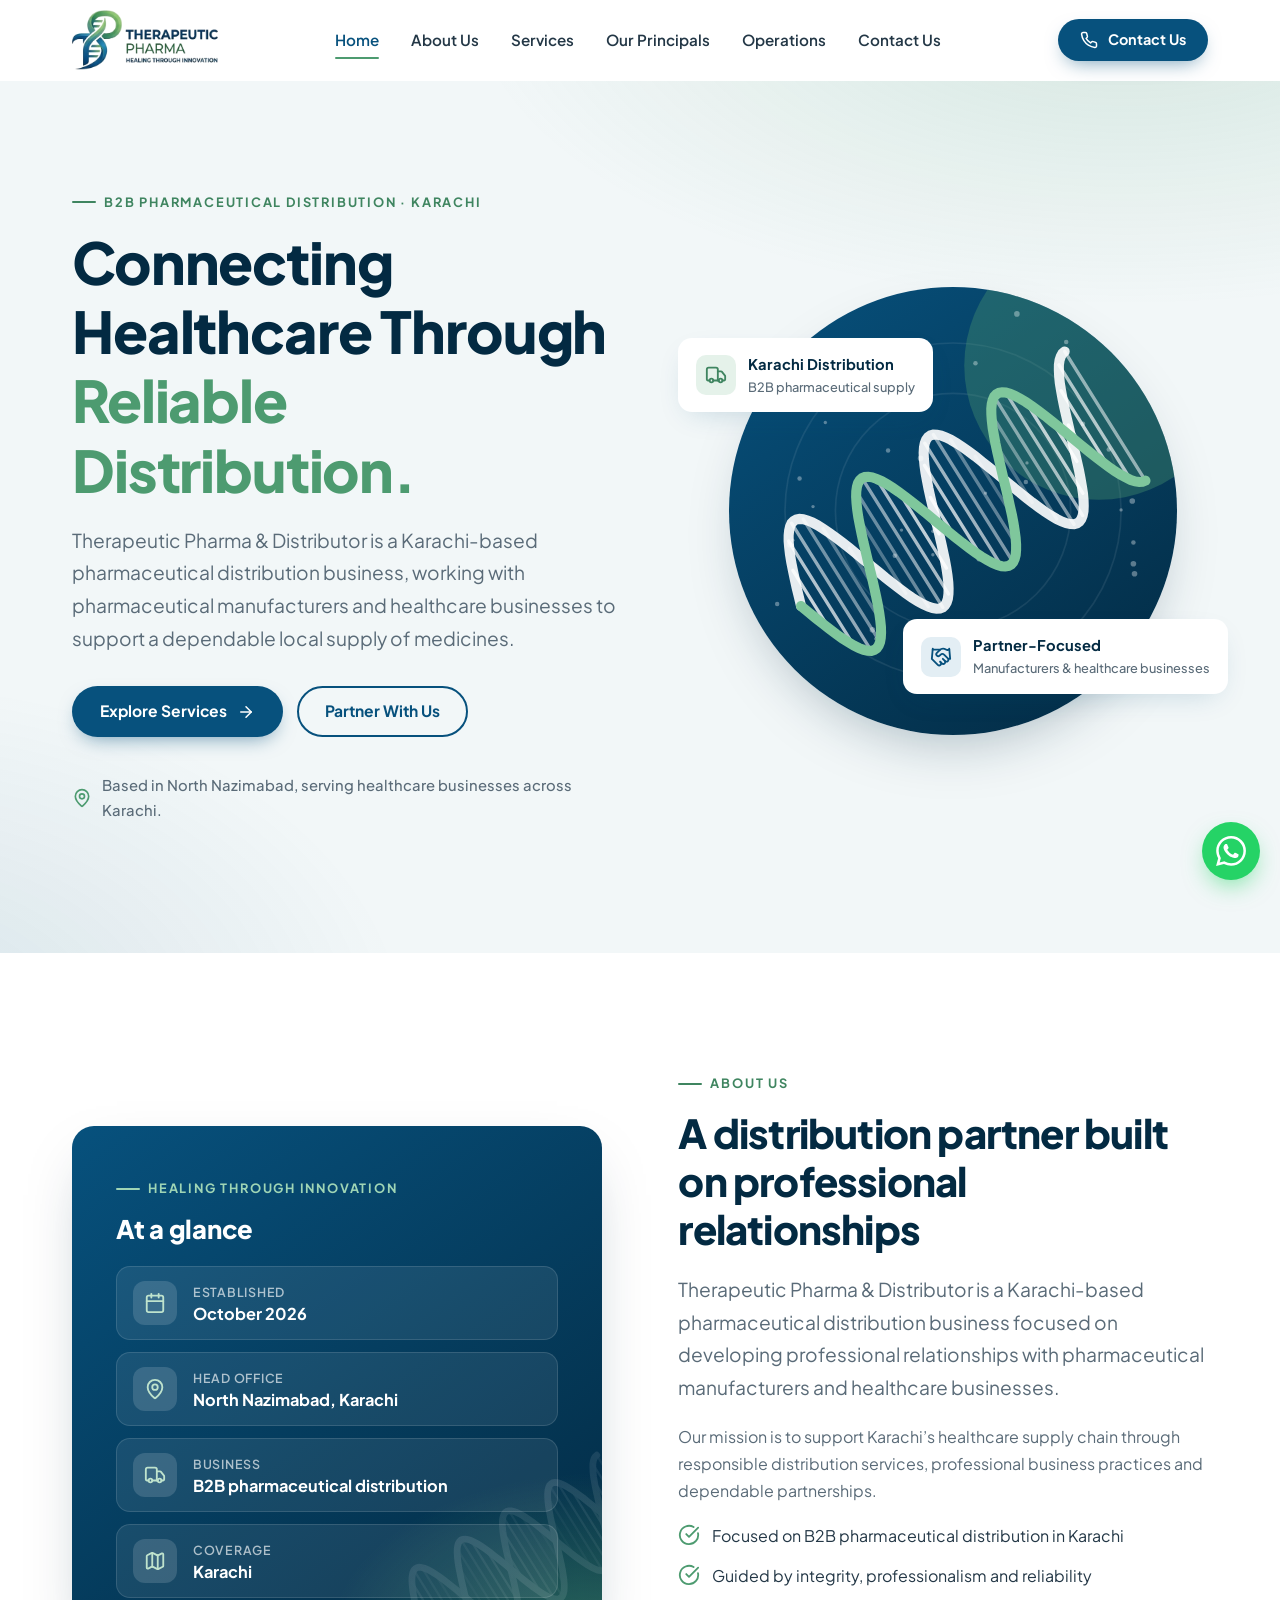
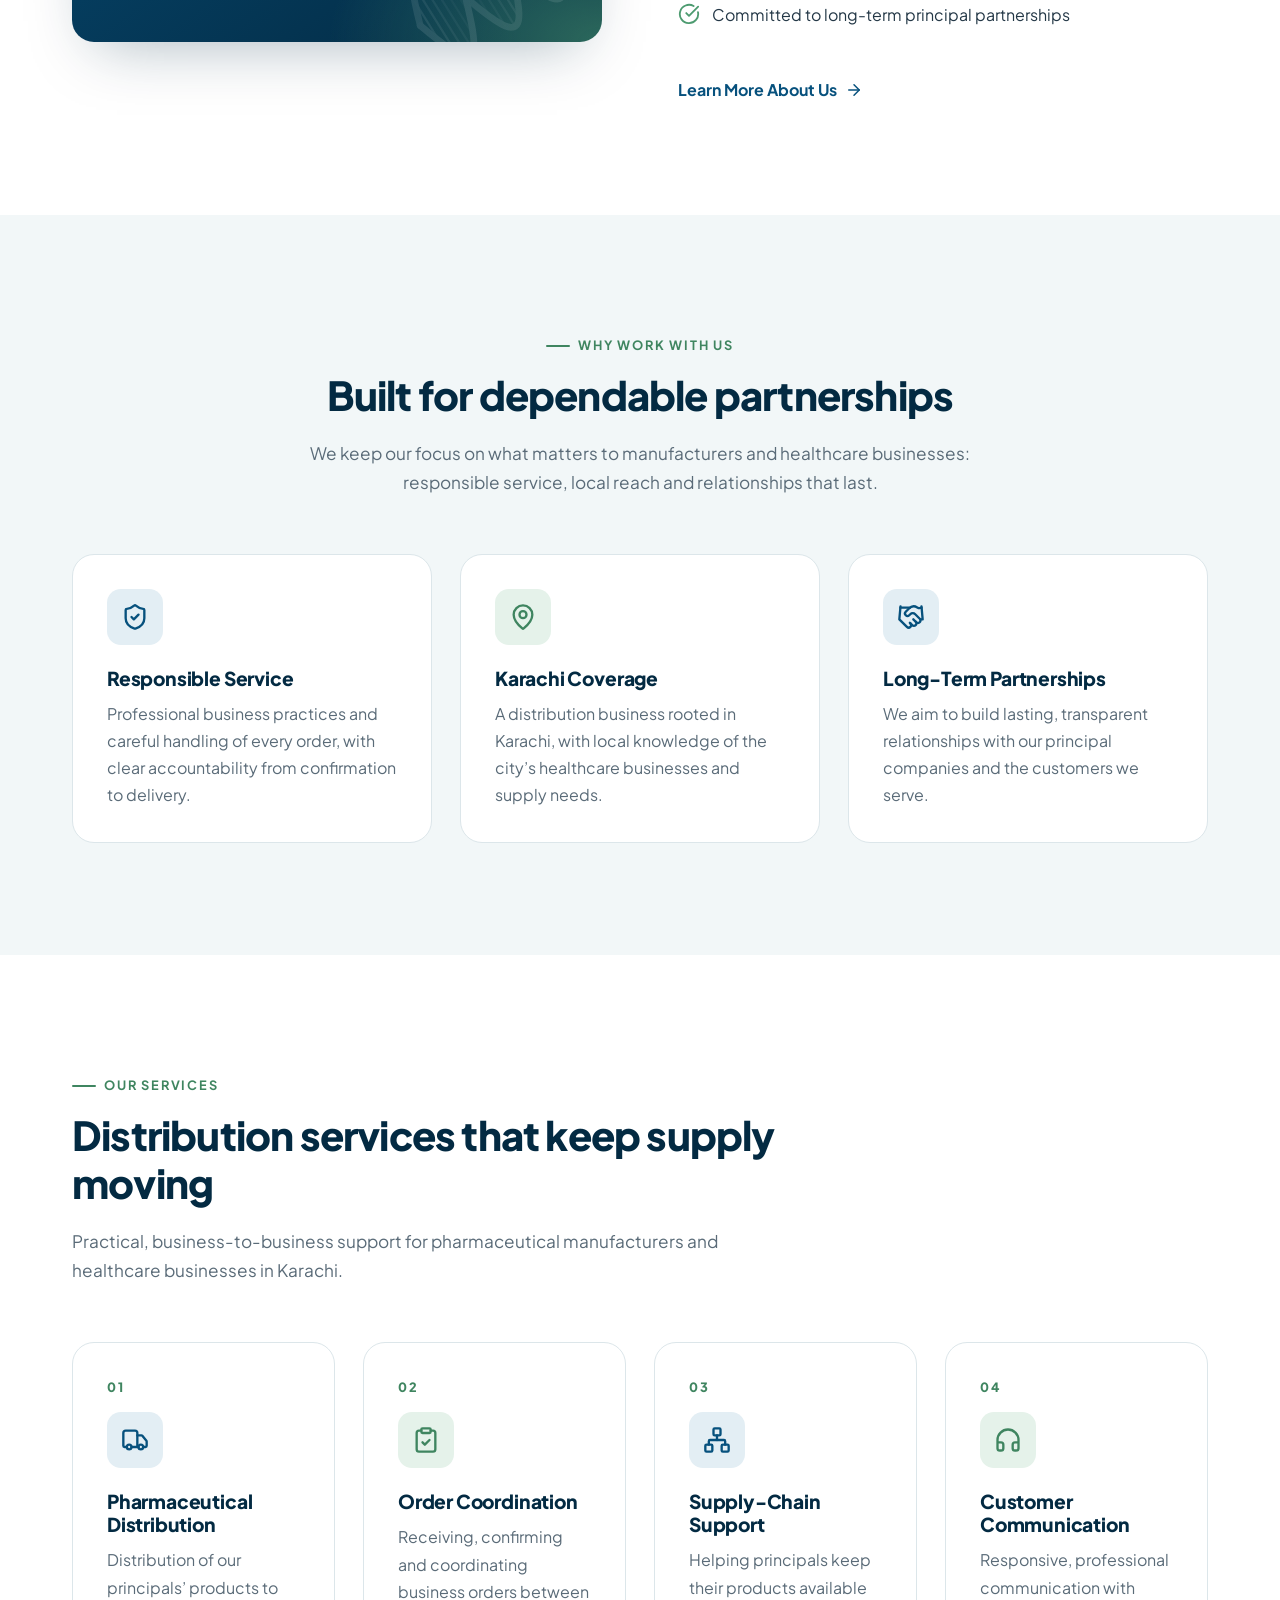
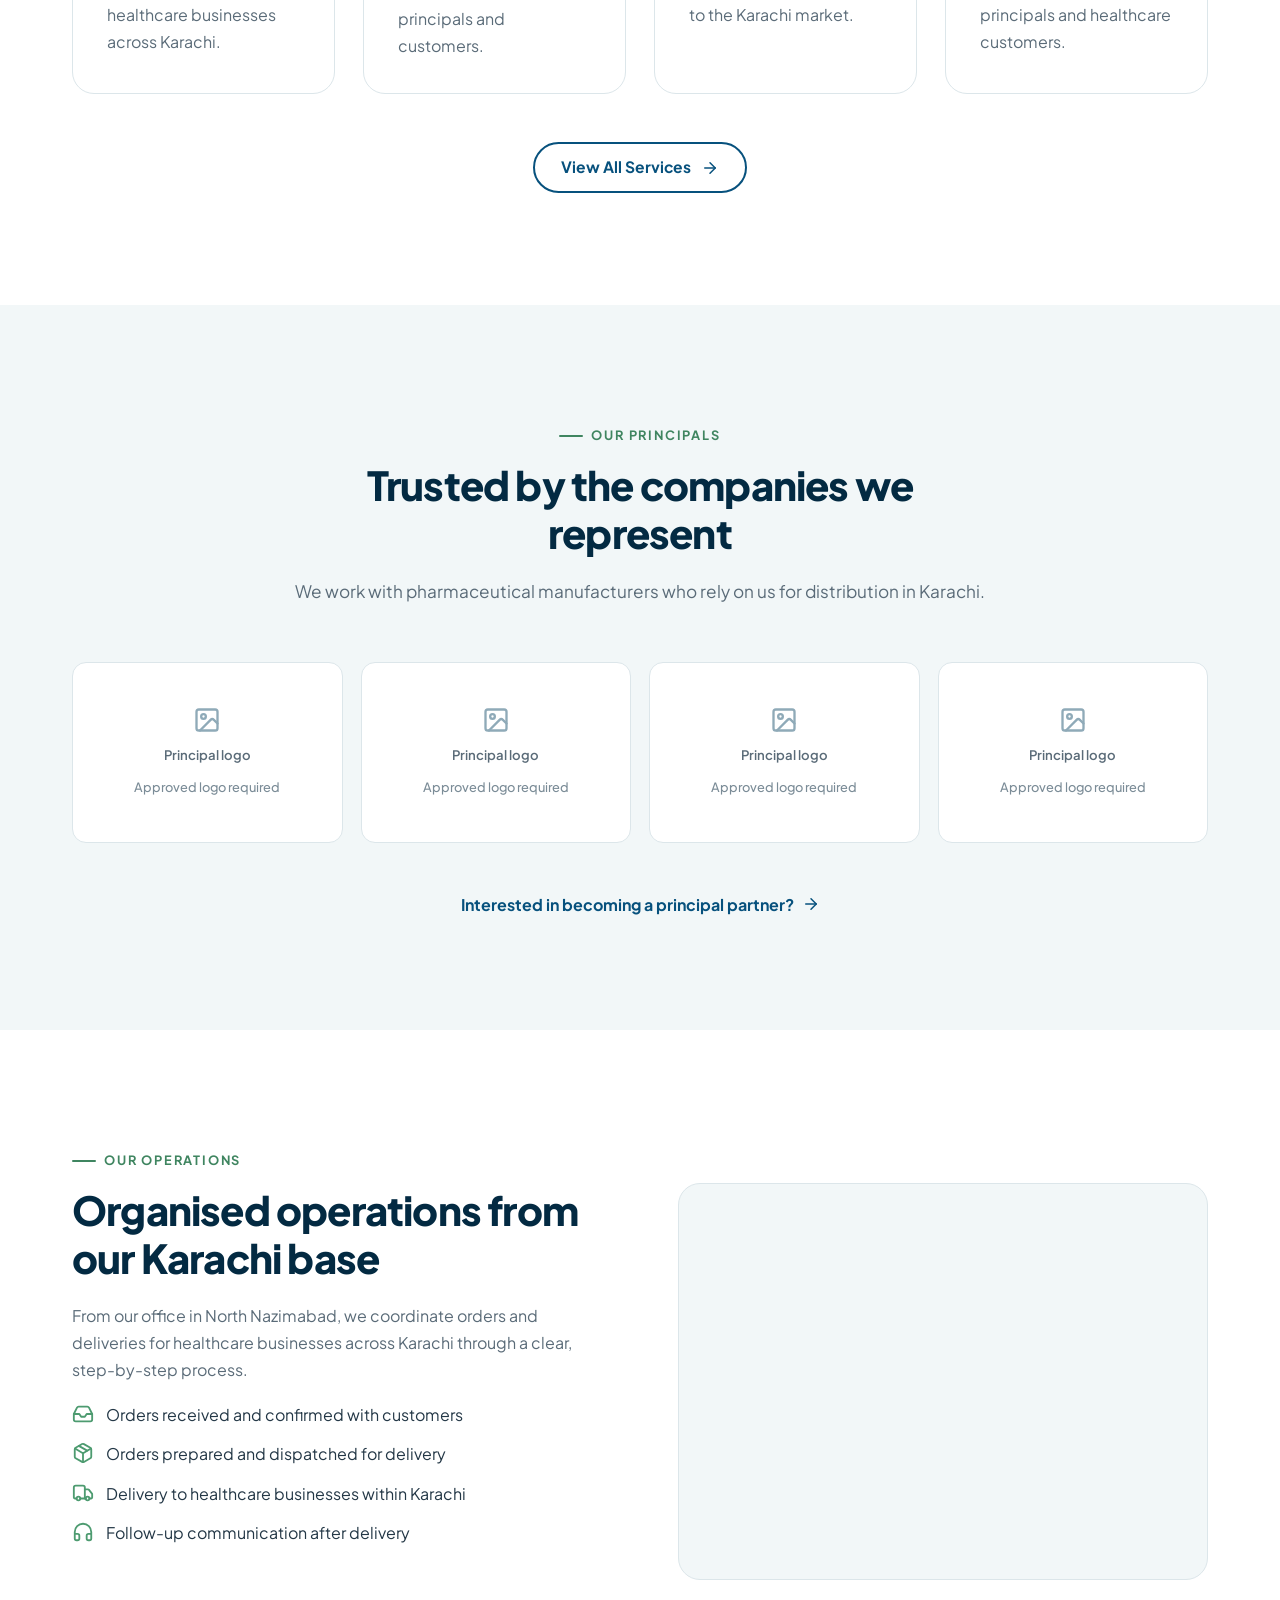
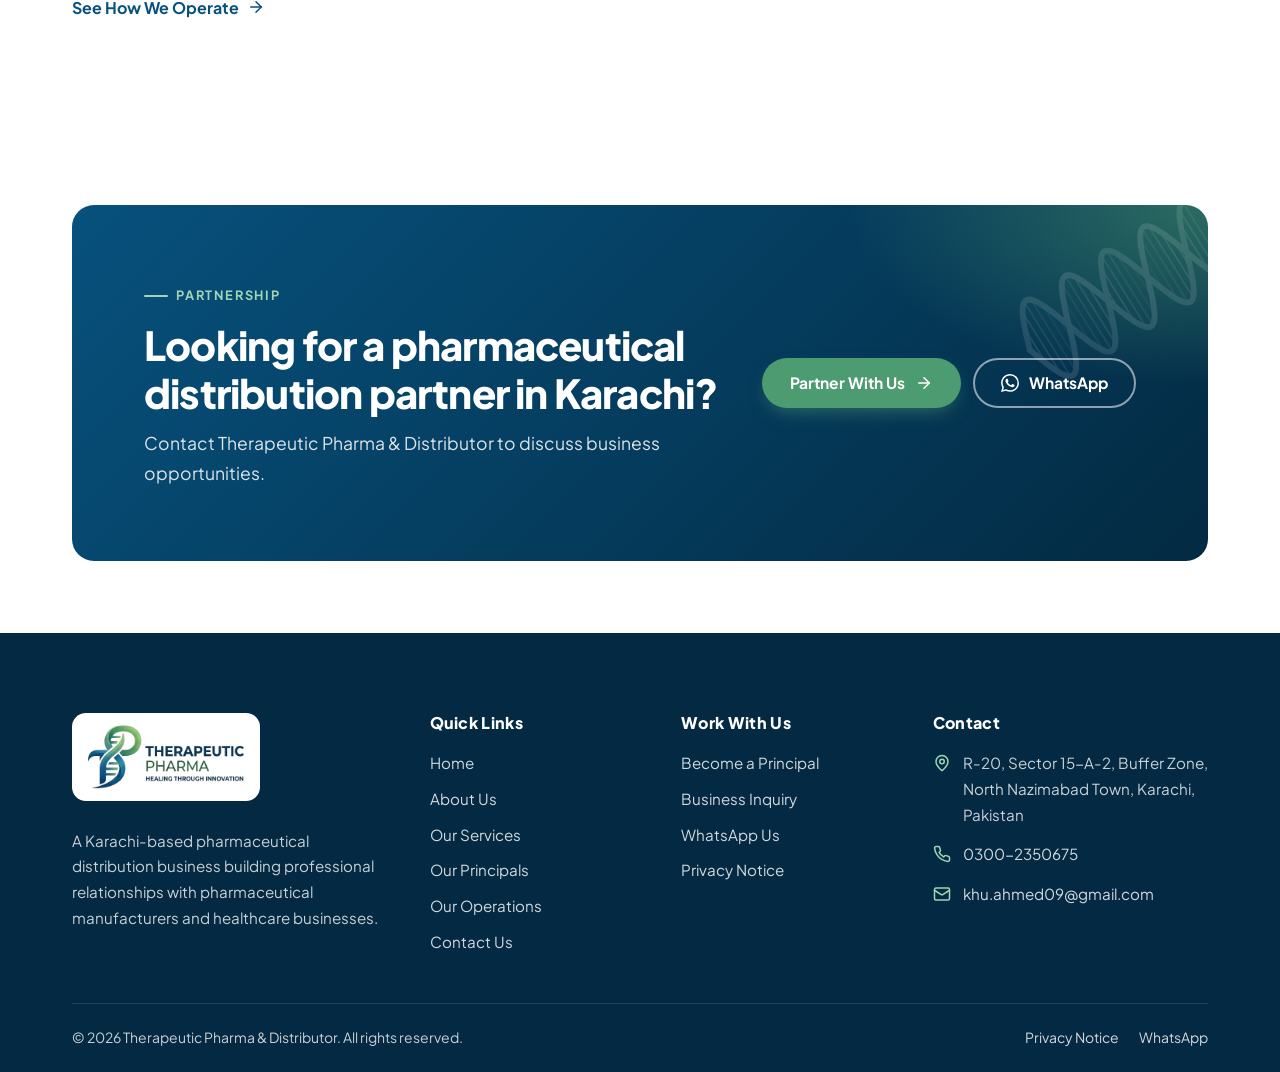
==== commit 47859e01: "Add hCaptcha spam protection to inquiry forms" ====
--- a/index.html
+++ b/index.html
@@ -23,6 +23,7 @@
   "@type": "Organization",
   "name": "Therapeutic Pharma & Distributor",
   "description": "Karachi-based B2B pharmaceutical distribution business.",
+  "foundingDate": "2026-10",
   "areaServed": {
     "@type": "City",
     "name": "Karachi"
@@ -111,9 +112,17 @@
     <!-- 03 | About preview -->
     <section class="section">
       <div class="container split">
-        <div class="about-visual reveal">
-          <div class="frame"><div class="placeholder placeholder--photo" role="img" aria-label="Placeholder: Office photograph"><svg viewBox="0 0 24 24" fill="none" stroke="currentColor" stroke-width="2" stroke-linecap="round" stroke-linejoin="round" aria-hidden="true" focusable="false"><rect width="18" height="18" x="3" y="3" rx="2"/><circle cx="9" cy="9" r="2"/><path d="m21 15-3.086-3.086a2 2 0 0 0-2.828 0L6 21"/></svg><span>Office photograph</span><small>Replace with a real photo of the Karachi office</small></div></div>
-          <div class="badge">Healing Through Innovation<small>Supporting Karachi&rsquo;s healthcare supply chain</small></div>
+        <!-- Photos hidden until good-quality real photos are available. See README > Photos. -->
+        <div class="glance reveal">
+          <svg class="glance-helix" viewBox="0 0 400 400" aria-hidden="true" focusable="false"><g transform="rotate(-32 200.0 200.0)"><line x1="40.0" y1="200.0" x2="40.0" y2="200.0" stroke="#FFFFFF" stroke-opacity="0.80" stroke-width="3" stroke-linecap="round"/><line x1="50.7" y1="230.9" x2="50.7" y2="169.1" stroke="#FFFFFF" stroke-opacity="0.77" stroke-width="3" stroke-linecap="round"/><line x1="61.3" y1="255.0" x2="61.3" y2="145.0" stroke="#FFFFFF" stroke-opacity="0.69" stroke-width="3" stroke-linecap="round"/><line x1="72.0" y1="267.2" x2="72.0" y2="132.8" stroke="#FFFFFF" stroke-opacity="0.57" stroke-width="3" stroke-linecap="round"/><line x1="82.7" y1="264.7" x2="82.7" y2="135.3" stroke="#FFFFFF" stroke-opacity="0.44" stroke-width="3" stroke-linecap="round"/><line x1="93.3" y1="248.1" x2="93.3" y2="151.9" stroke="#FFFFFF" stroke-opacity="0.33" stroke-width="3" stroke-linecap="round"/><line x1="104.0" y1="221.0" x2="104.0" y2="179.0" stroke="#FFFFFF" stroke-opacity="0.26" stroke-width="3" stroke-linecap="round"/><line x1="114.7" y1="189.4" x2="114.7" y2="210.6" stroke="#FFFFFF" stroke-opacity="0.25" stroke-width="3" stroke-linecap="round"/><line x1="125.3" y1="160.0" x2="125.3" y2="240.0" stroke="#FFFFFF" stroke-opacity="0.30" stroke-width="3" stroke-linecap="round"/><line x1="136.0" y1="139.4" x2="136.0" y2="260.6" stroke="#FFFFFF" stroke-opacity="0.40" stroke-width="3" stroke-linecap="round"/><line x1="146.7" y1="132.0" x2="146.7" y2="268.0" stroke="#FFFFFF" stroke-opacity="0.52" stroke-width="3" stroke-linecap="round"/><line x1="157.3" y1="139.4" x2="157.3" y2="260.6" stroke="#FFFFFF" stroke-opacity="0.65" stroke-width="3" stroke-linecap="round"/><line x1="168.0" y1="160.0" x2="168.0" y2="240.0" stroke="#FFFFFF" stroke-opacity="0.75" stroke-width="3" stroke-linecap="round"/><line x1="178.7" y1="189.4" x2="178.7" y2="210.6" stroke="#FFFFFF" stroke-opacity="0.80" stroke-width="3" stroke-linecap="round"/><line x1="189.3" y1="221.0" x2="189.3" y2="179.0" stroke="#FFFFFF" stroke-opacity="0.79" stroke-width="3" stroke-linecap="round"/><line x1="200.0" y1="248.1" x2="200.0" y2="151.9" stroke="#FFFFFF" stroke-opacity="0.72" stroke-width="3" stroke-linecap="round"/><line x1="210.7" y1="264.7" x2="210.7" y2="135.3" stroke="#FFFFFF" stroke-opacity="0.61" stroke-width="3" stroke-linecap="round"/><line x1="221.3" y1="267.2" x2="221.3" y2="132.8" stroke="#FFFFFF" stroke-opacity="0.48" stroke-width="3" stroke-linecap="round"/><line x1="232.0" y1="255.0" x2="232.0" y2="145.0" stroke="#FFFFFF" stroke-opacity="0.36" stroke-width="3" stroke-linecap="round"/><line x1="242.7" y1="230.9" x2="242.7" y2="169.1" stroke="#FFFFFF" stroke-opacity="0.28" stroke-width="3" stroke-linecap="round"/><line x1="253.3" y1="200.0" x2="253.3" y2="200.0" stroke="#FFFFFF" stroke-opacity="0.25" stroke-width="3" stroke-linecap="round"/><line x1="264.0" y1="169.1" x2="264.0" y2="230.9" stroke="#FFFFFF" stroke-opacity="0.28" stroke-width="3" stroke-linecap="round"/><line x1="274.7" y1="145.0" x2="274.7" y2="255.0" stroke="#FFFFFF" stroke-opacity="0.36" stroke-width="3" stroke-linecap="round"/><line x1="285.3" y1="132.8" x2="285.3" y2="267.2" stroke="#FFFFFF" stroke-opacity="0.48" stroke-width="3" stroke-linecap="round"/><line x1="296.0" y1="135.3" x2="296.0" y2="264.7" stroke="#FFFFFF" stroke-opacity="0.61" stroke-width="3" stroke-linecap="round"/><line x1="306.7" y1="151.9" x2="306.7" y2="248.1" stroke="#FFFFFF" stroke-opacity="0.72" stroke-width="3" stroke-linecap="round"/><line x1="317.3" y1="179.0" x2="317.3" y2="221.0" stroke="#FFFFFF" stroke-opacity="0.79" stroke-width="3" stroke-linecap="round"/><line x1="328.0" y1="210.6" x2="328.0" y2="189.4" stroke="#FFFFFF" stroke-opacity="0.80" stroke-width="3" stroke-linecap="round"/><line x1="338.7" y1="240.0" x2="338.7" y2="160.0" stroke="#FFFFFF" stroke-opacity="0.75" stroke-width="3" stroke-linecap="round"/><line x1="349.3" y1="260.6" x2="349.3" y2="139.4" stroke="#FFFFFF" stroke-opacity="0.65" stroke-width="3" stroke-linecap="round"/><line x1="360.0" y1="268.0" x2="360.0" y2="132.0" stroke="#FFFFFF" stroke-opacity="0.53" stroke-width="3" stroke-linecap="round"/><path d="M40.0 200.0 L42.7 192.0 L45.3 184.1 L48.0 176.5 L50.7 169.1 L53.3 162.2 L56.0 155.8 L58.7 150.1 L61.3 145.0 L64.0 140.7 L66.7 137.2 L69.3 134.6 L72.0 132.8 L74.7 132.1 L77.3 132.2 L80.0 133.3 L82.7 135.3 L85.3 138.2 L88.0 142.0 L90.7 146.6 L93.3 151.9 L96.0 157.9 L98.7 164.5 L101.3 171.5 L104.0 179.0 L106.7 186.7 L109.3 194.7 L112.0 202.7 L114.7 210.6 L117.3 218.5 L120.0 226.0 L122.7 233.2 L125.3 240.0 L128.0 246.2 L130.7 251.7 L133.3 256.5 L136.0 260.6 L138.7 263.8 L141.3 266.1 L144.0 267.5 L146.7 268.0 L149.3 267.5 L152.0 266.1 L154.7 263.8 L157.3 260.6 L160.0 256.5 L162.7 251.7 L165.3 246.2 L168.0 240.0 L170.7 233.2 L173.3 226.0 L176.0 218.5 L178.7 210.6 L181.3 202.7 L184.0 194.7 L186.7 186.7 L189.3 179.0 L192.0 171.5 L194.7 164.5 L197.3 157.9 L200.0 151.9 L202.7 146.6 L205.3 142.0 L208.0 138.2 L210.7 135.3 L213.3 133.3 L216.0 132.2 L218.7 132.1 L221.3 132.8 L224.0 134.6 L226.7 137.2 L229.3 140.7 L232.0 145.0 L234.7 150.1 L237.3 155.8 L240.0 162.2 L242.7 169.1 L245.3 176.5 L248.0 184.1 L250.7 192.0 L253.3 200.0 L256.0 208.0 L258.7 215.9 L261.3 223.5 L264.0 230.9 L266.7 237.8 L269.3 244.2 L272.0 249.9 L274.7 255.0 L277.3 259.3 L280.0 262.8 L282.7 265.4 L285.3 267.2 L288.0 267.9 L290.7 267.8 L293.3 266.7 L296.0 264.7 L298.7 261.8 L301.3 258.0 L304.0 253.4 L306.7 248.1 L309.3 242.1 L312.0 235.5 L314.7 228.5 L317.3 221.0 L320.0 213.3 L322.7 205.3 L325.3 197.3 L328.0 189.4 L330.7 181.5 L333.3 174.0 L336.0 166.8 L338.7 160.0 L341.3 153.8 L344.0 148.3 L346.7 143.5 L349.3 139.4 L352.0 136.2 L354.7 133.9 L357.3 132.5 L360.0 132.0" fill="none" stroke="#FFFFFF" stroke-opacity=".9" stroke-width="9" stroke-linecap="round"/><path d="M40.0 200.0 L42.7 208.0 L45.3 215.9 L48.0 223.5 L50.7 230.9 L53.3 237.8 L56.0 244.2 L58.7 249.9 L61.3 255.0 L64.0 259.3 L66.7 262.8 L69.3 265.4 L72.0 267.2 L74.7 267.9 L77.3 267.8 L80.0 266.7 L82.7 264.7 L85.3 261.8 L88.0 258.0 L90.7 253.4 L93.3 248.1 L96.0 242.1 L98.7 235.5 L101.3 228.5 L104.0 221.0 L106.7 213.3 L109.3 205.3 L112.0 197.3 L114.7 189.4 L117.3 181.5 L120.0 174.0 L122.7 166.8 L125.3 160.0 L128.0 153.8 L130.7 148.3 L133.3 143.5 L136.0 139.4 L138.7 136.2 L141.3 133.9 L144.0 132.5 L146.7 132.0 L149.3 132.5 L152.0 133.9 L154.7 136.2 L157.3 139.4 L160.0 143.5 L162.7 148.3 L165.3 153.8 L168.0 160.0 L170.7 166.8 L173.3 174.0 L176.0 181.5 L178.7 189.4 L181.3 197.3 L184.0 205.3 L186.7 213.3 L189.3 221.0 L192.0 228.5 L194.7 235.5 L197.3 242.1 L200.0 248.1 L202.7 253.4 L205.3 258.0 L208.0 261.8 L210.7 264.7 L213.3 266.7 L216.0 267.8 L218.7 267.9 L221.3 267.2 L224.0 265.4 L226.7 262.8 L229.3 259.3 L232.0 255.0 L234.7 249.9 L237.3 244.2 L240.0 237.8 L242.7 230.9 L245.3 223.5 L248.0 215.9 L250.7 208.0 L253.3 200.0 L256.0 192.0 L258.7 184.1 L261.3 176.5 L264.0 169.1 L266.7 162.2 L269.3 155.8 L272.0 150.1 L274.7 145.0 L277.3 140.7 L280.0 137.2 L282.7 134.6 L285.3 132.8 L288.0 132.1 L290.7 132.2 L293.3 133.3 L296.0 135.3 L298.7 138.2 L301.3 142.0 L304.0 146.6 L306.7 151.9 L309.3 157.9 L312.0 164.5 L314.7 171.5 L317.3 179.0 L320.0 186.7 L322.7 194.7 L325.3 202.7 L328.0 210.6 L330.7 218.5 L333.3 226.0 L336.0 233.2 L338.7 240.0 L341.3 246.2 L344.0 251.7 L346.7 256.5 L349.3 260.6 L352.0 263.8 L354.7 266.1 L357.3 267.5 L360.0 268.0" fill="none" stroke="#FFFFFF" stroke-width="9" stroke-linecap="round"/></g></svg>
+          <span class="eyebrow">Healing Through Innovation</span>
+          <h3>At a glance</h3>
+          <ul class="glance-list">
+            <li><span class="ic"><svg viewBox="0 0 24 24" fill="none" stroke="currentColor" stroke-width="2" stroke-linecap="round" stroke-linejoin="round" aria-hidden="true" focusable="false"><path d="M8 2v4"/><path d="M16 2v4"/><rect width="18" height="18" x="3" y="4" rx="2"/><path d="M3 10h18"/></svg></span><div><small>Established</small><strong>October 2026</strong></div></li>
+            <li><span class="ic"><svg viewBox="0 0 24 24" fill="none" stroke="currentColor" stroke-width="2" stroke-linecap="round" stroke-linejoin="round" aria-hidden="true" focusable="false"><path d="M20 10c0 4.993-5.539 10.193-7.399 11.799a1 1 0 0 1-1.202 0C9.539 20.193 4 14.993 4 10a8 8 0 0 1 16 0"/><circle cx="12" cy="10" r="3"/></svg></span><div><small>Head office</small><strong>North Nazimabad, Karachi</strong></div></li>
+            <li><span class="ic"><svg viewBox="0 0 24 24" fill="none" stroke="currentColor" stroke-width="2" stroke-linecap="round" stroke-linejoin="round" aria-hidden="true" focusable="false"><path d="M14 18V6a2 2 0 0 0-2-2H4a2 2 0 0 0-2 2v11a1 1 0 0 0 1 1h2"/><path d="M15 18H9"/><path d="M19 18h2a1 1 0 0 0 1-1v-3.65a1 1 0 0 0-.22-.624l-3.48-4.35A1 1 0 0 0 17.52 8H14"/><circle cx="17" cy="18" r="2"/><circle cx="7" cy="18" r="2"/></svg></span><div><small>Business</small><strong>B2B pharmaceutical distribution</strong></div></li>
+            <li><span class="ic"><svg viewBox="0 0 24 24" fill="none" stroke="currentColor" stroke-width="2" stroke-linecap="round" stroke-linejoin="round" aria-hidden="true" focusable="false"><path d="M14.106 5.553a2 2 0 0 0 1.788 0l3.659-1.83A1 1 0 0 1 21 4.619v12.764a1 1 0 0 1-.553.894l-4.553 2.277a2 2 0 0 1-1.788 0l-4.212-2.106a2 2 0 0 0-1.788 0l-3.659 1.83A1 1 0 0 1 3 19.381V6.618a1 1 0 0 1 .553-.894l4.553-2.277a2 2 0 0 1 1.788 0z"/><path d="M15 5.764v15"/><path d="M9 3.236v15"/></svg></span><div><small>Coverage</small><strong>Karachi</strong></div></li>
+          </ul>
         </div>
         <div class="reveal">
           <span class="eyebrow">About Us</span>
@@ -218,11 +227,9 @@
     <!-- 07 | Operations -->
     <section class="section">
       <div class="container split split--reverse">
-        <div class="reveal">
-          <div class="grid grid-2">
-            <div class="placeholder placeholder--tall" role="img" aria-label="Placeholder: Warehouse photograph"><svg viewBox="0 0 24 24" fill="none" stroke="currentColor" stroke-width="2" stroke-linecap="round" stroke-linejoin="round" aria-hidden="true" focusable="false"><rect width="18" height="18" x="3" y="3" rx="2"/><circle cx="9" cy="9" r="2"/><path d="m21 15-3.086-3.086a2 2 0 0 0-2.828 0L6 21"/></svg><span>Warehouse photograph</span><small>Real photo required</small></div>
-            <div class="placeholder placeholder--tall" role="img" aria-label="Placeholder: Dispatch / logistics photograph"><svg viewBox="0 0 24 24" fill="none" stroke="currentColor" stroke-width="2" stroke-linecap="round" stroke-linejoin="round" aria-hidden="true" focusable="false"><rect width="18" height="18" x="3" y="3" rx="2"/><circle cx="9" cy="9" r="2"/><path d="m21 15-3.086-3.086a2 2 0 0 0-2.828 0L6 21"/></svg><span>Dispatch / logistics photograph</span><small>Real photo required</small></div>
-          </div>
+        <!-- Photos hidden until good-quality real photos are available. See README > Photos. -->
+        <div class="map-wrap reveal" style="aspect-ratio:4/3">
+          <iframe src="https://www.google.com/maps?q=R-20%2C%20Sector%2015-A-2%2C%20Buffer%20Zone%2C%20North%20Nazimabad%20Town%2C%20Karachi%2C%20Pakistan&amp;output=embed" title="Map showing the Therapeutic Pharma &amp; Distributor office in North Nazimabad, Karachi" loading="lazy" referrerpolicy="no-referrer-when-downgrade"></iframe>
         </div>
         <div class="reveal">
           <span class="eyebrow">Our Operations</span>
--- a/assets/css/style.css
+++ b/assets/css/style.css
@@ -322,6 +322,31 @@
 .about-visual .badge small { display: block; font-weight: 500; opacity: .9; margin-top: 4px; }
 @media (max-width: 520px) { .about-visual .badge { position: static; margin-top: 16px; max-width: none; } }
 
+/* ---------- "At a glance" brand panel ---------- */
+.glance {
+  position: relative; overflow: hidden; border-radius: var(--radius-lg);
+  padding: clamp(28px, 4vw, 44px); color: var(--white);
+  background:
+    radial-gradient(420px 260px at 100% 100%, rgba(77, 155, 112, .55), transparent 65%),
+    linear-gradient(145deg, var(--blue) 0%, var(--blue-900) 100%);
+  box-shadow: var(--shadow-lg);
+}
+.glance .eyebrow { color: #9FD5B5; }
+.glance h3 { color: var(--white); font-size: 1.6rem; margin-bottom: 22px; }
+.glance-helix { position: absolute; right: -70px; bottom: -70px; width: 300px; opacity: .1; pointer-events: none; }
+.glance-list { list-style: none; display: grid; gap: 12px; position: relative; }
+.glance-list li {
+  display: flex; align-items: center; gap: 16px; padding: 14px 16px;
+  background: rgba(255, 255, 255, .08); border: 1px solid rgba(255, 255, 255, .12); border-radius: var(--radius);
+}
+.glance-list .ic {
+  width: 44px; height: 44px; border-radius: 12px; flex: none; display: grid; place-items: center;
+  background: rgba(255, 255, 255, .14); color: #BFE3CD;
+}
+.glance-list .ic svg { width: 22px; height: 22px; }
+.glance-list small { display: block; font-size: .78rem; font-weight: 600; letter-spacing: .06em; text-transform: uppercase; color: rgba(255, 255, 255, .65); }
+.glance-list strong { display: block; font-size: 1.02rem; line-height: 1.35; }
+
 /* ---------- Placeholders (content to be supplied before launch) ---------- */
 .placeholder {
   position: relative; display: flex; flex-direction: column; align-items: center; justify-content: center;
@@ -345,6 +370,11 @@
   vertical-align: middle;
 }
 .pending-tag svg { width: 14px; height: 14px; flex: none; }
+.est-tag {
+  display: inline-flex; align-items: center; gap: 10px; padding: 10px 18px; border-radius: 999px;
+  background: var(--green-100); color: #24573A; font-weight: 700; font-size: .95rem;
+}
+.est-tag svg { width: 18px; height: 18px; flex: none; color: var(--green-600); }
 
 /* ---------- Principals ---------- */
 .logo-grid { display: grid; grid-template-columns: repeat(4, minmax(0, 1fr)); gap: 18px; }
@@ -483,6 +513,10 @@
 .field.has-error input, .field.has-error select, .field.has-error textarea { border-color: #B42318; }
 .field .error { display: none; color: #B42318; font-size: .85rem; font-weight: 600; margin-top: 6px; }
 .field.has-error .error { display: block; }
+.captcha-wrap .h-captcha { min-height: 78px; }
+.captcha-wrap.has-error .h-captcha iframe { outline: 2px solid #B42318; outline-offset: 2px; border-radius: 4px; }
+.captcha-wrap.has-error .error { display: block; }
+@media (max-width: 380px) { .captcha-wrap .h-captcha { transform: scale(.88); transform-origin: left top; } }
 .hp-field { position: absolute !important; left: -9999px !important; width: 1px; height: 1px; overflow: hidden; }
 .form-consent { font-size: .85rem; color: var(--muted); margin: 0; }
 .form-actions { display: flex; flex-wrap: wrap; align-items: center; gap: 16px; justify-content: space-between; }
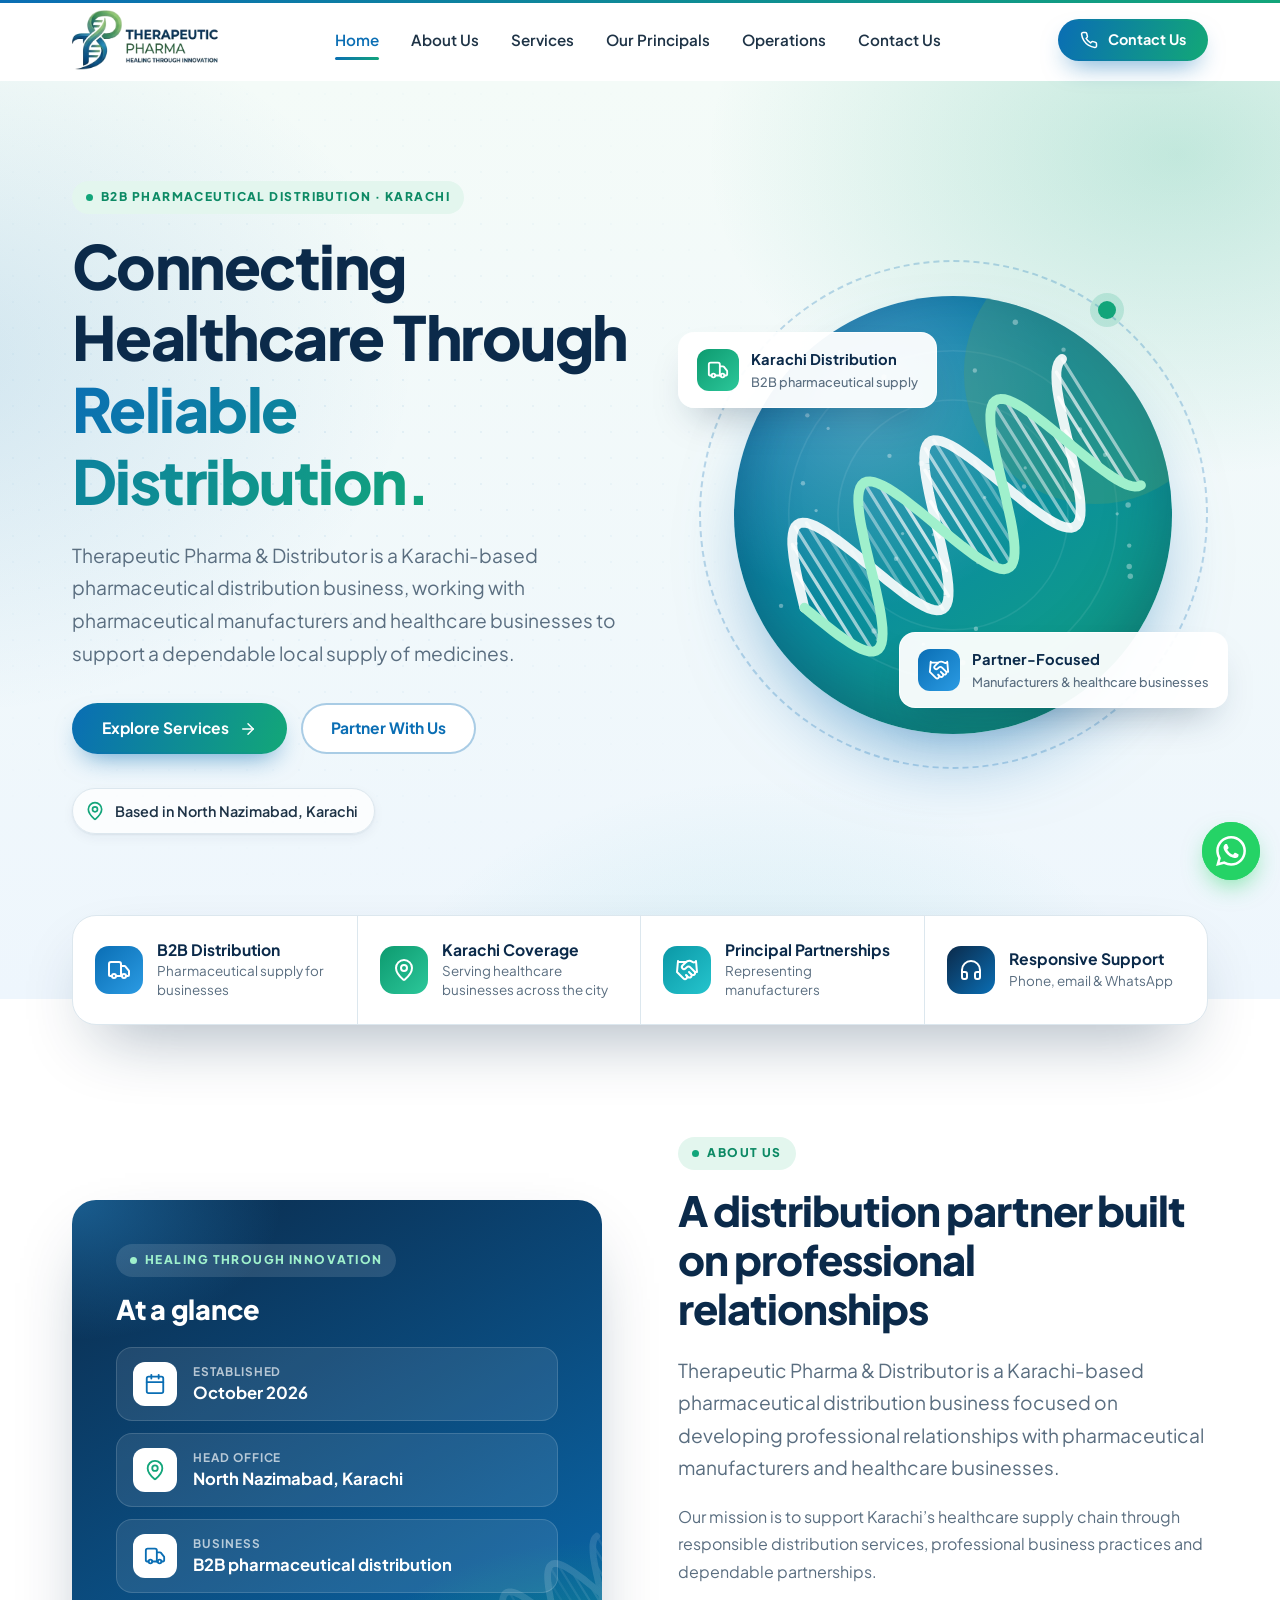
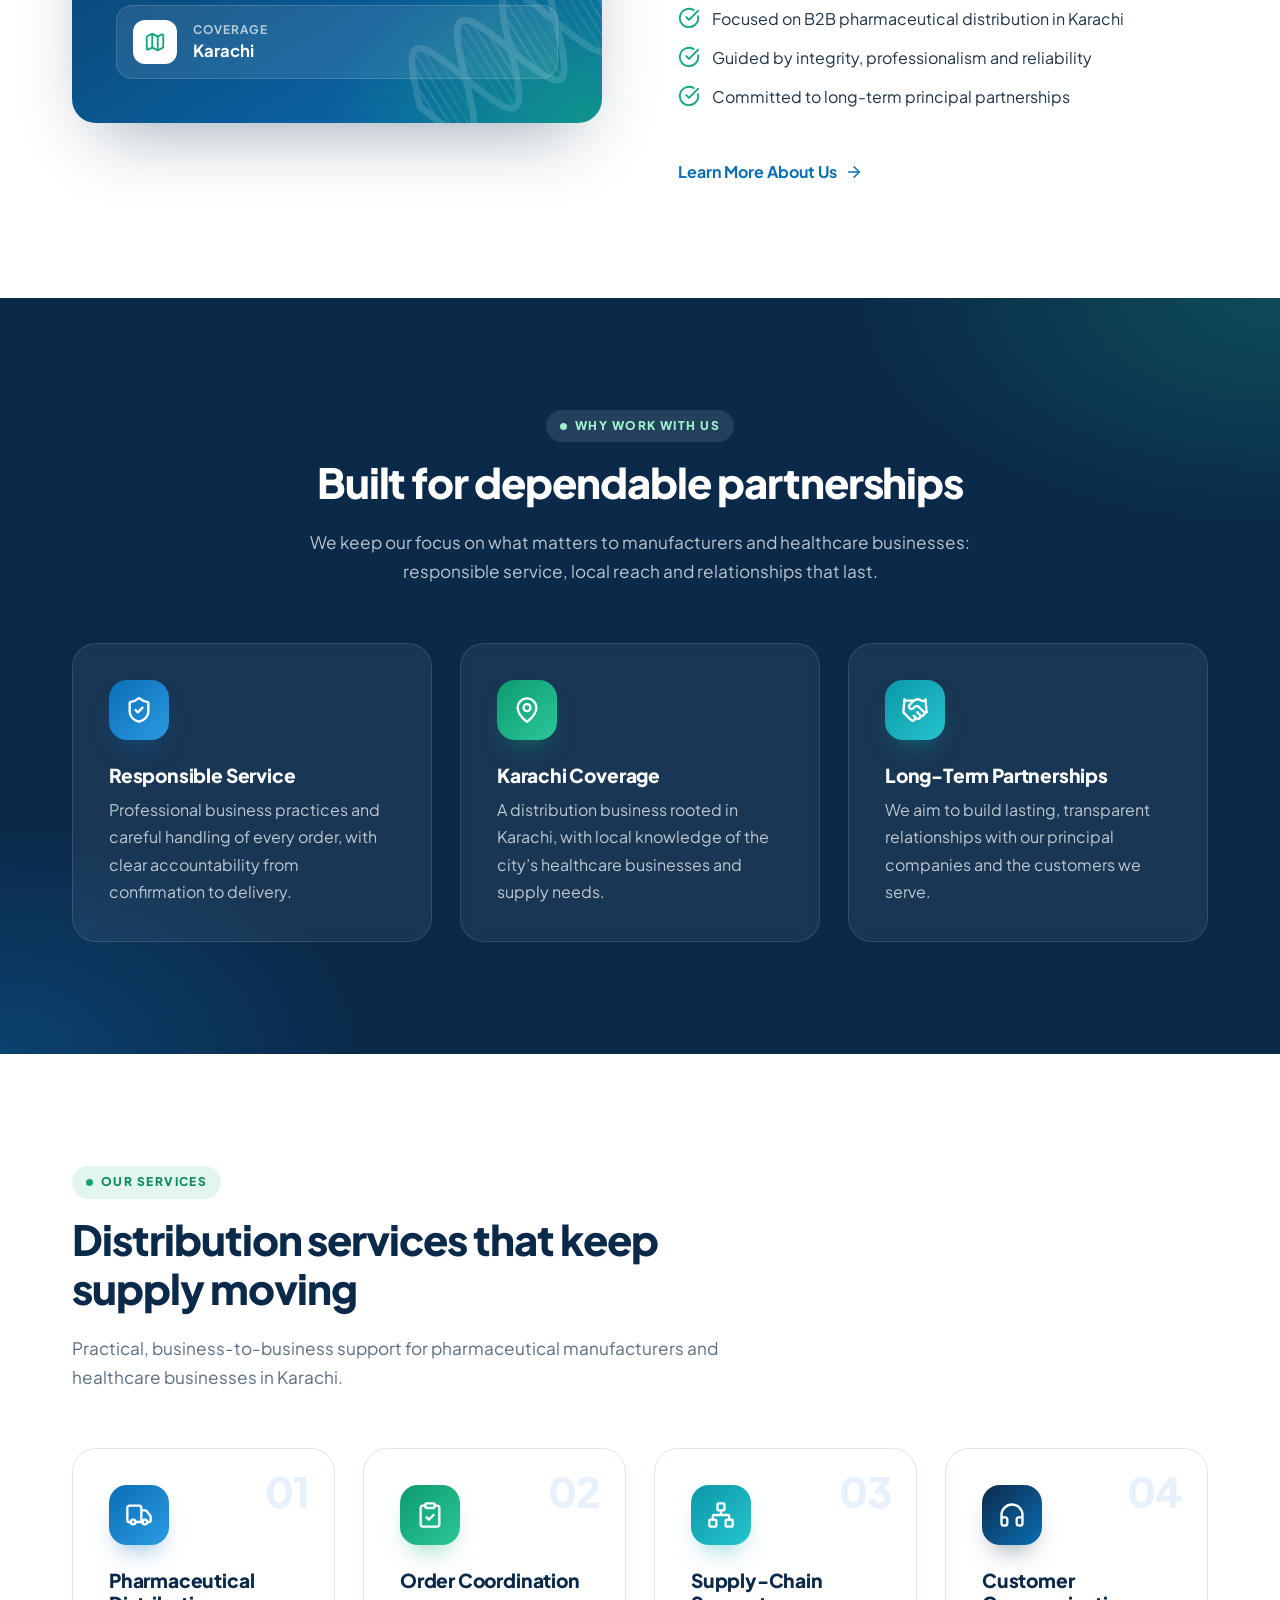
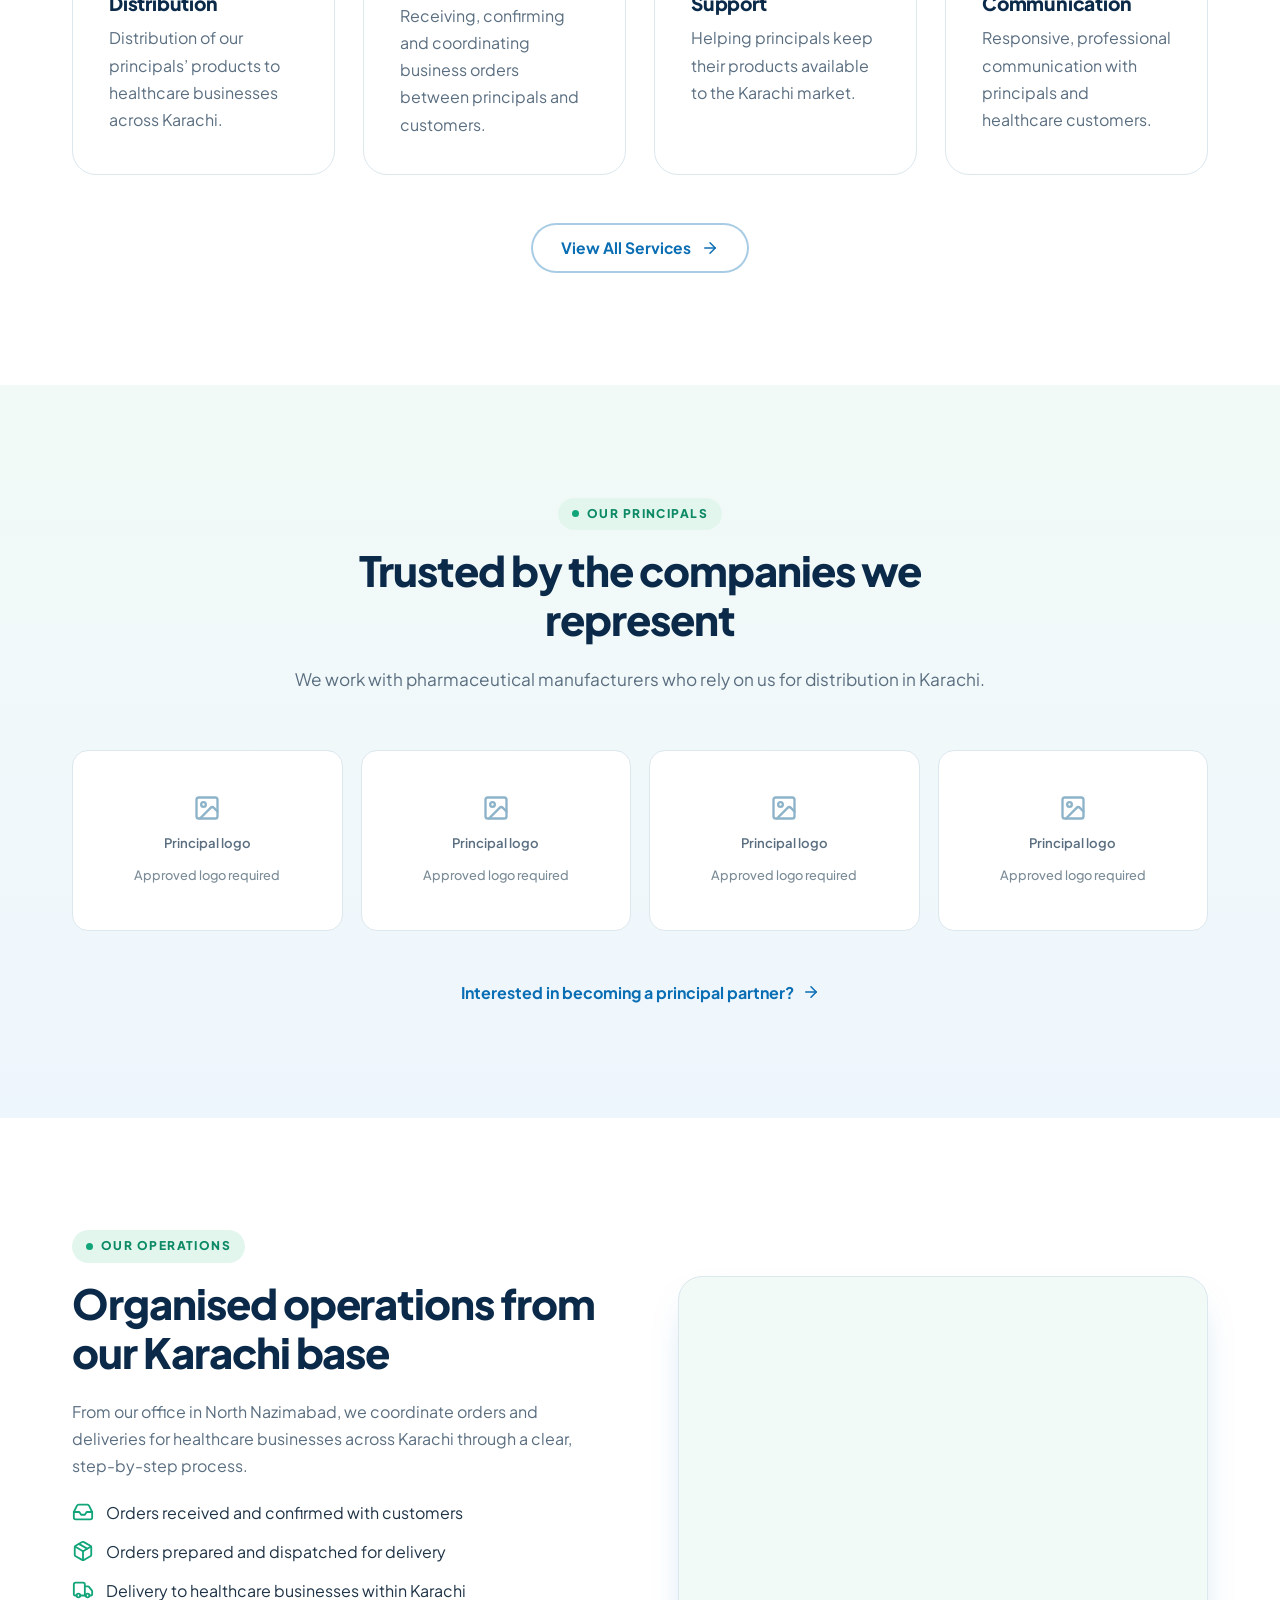
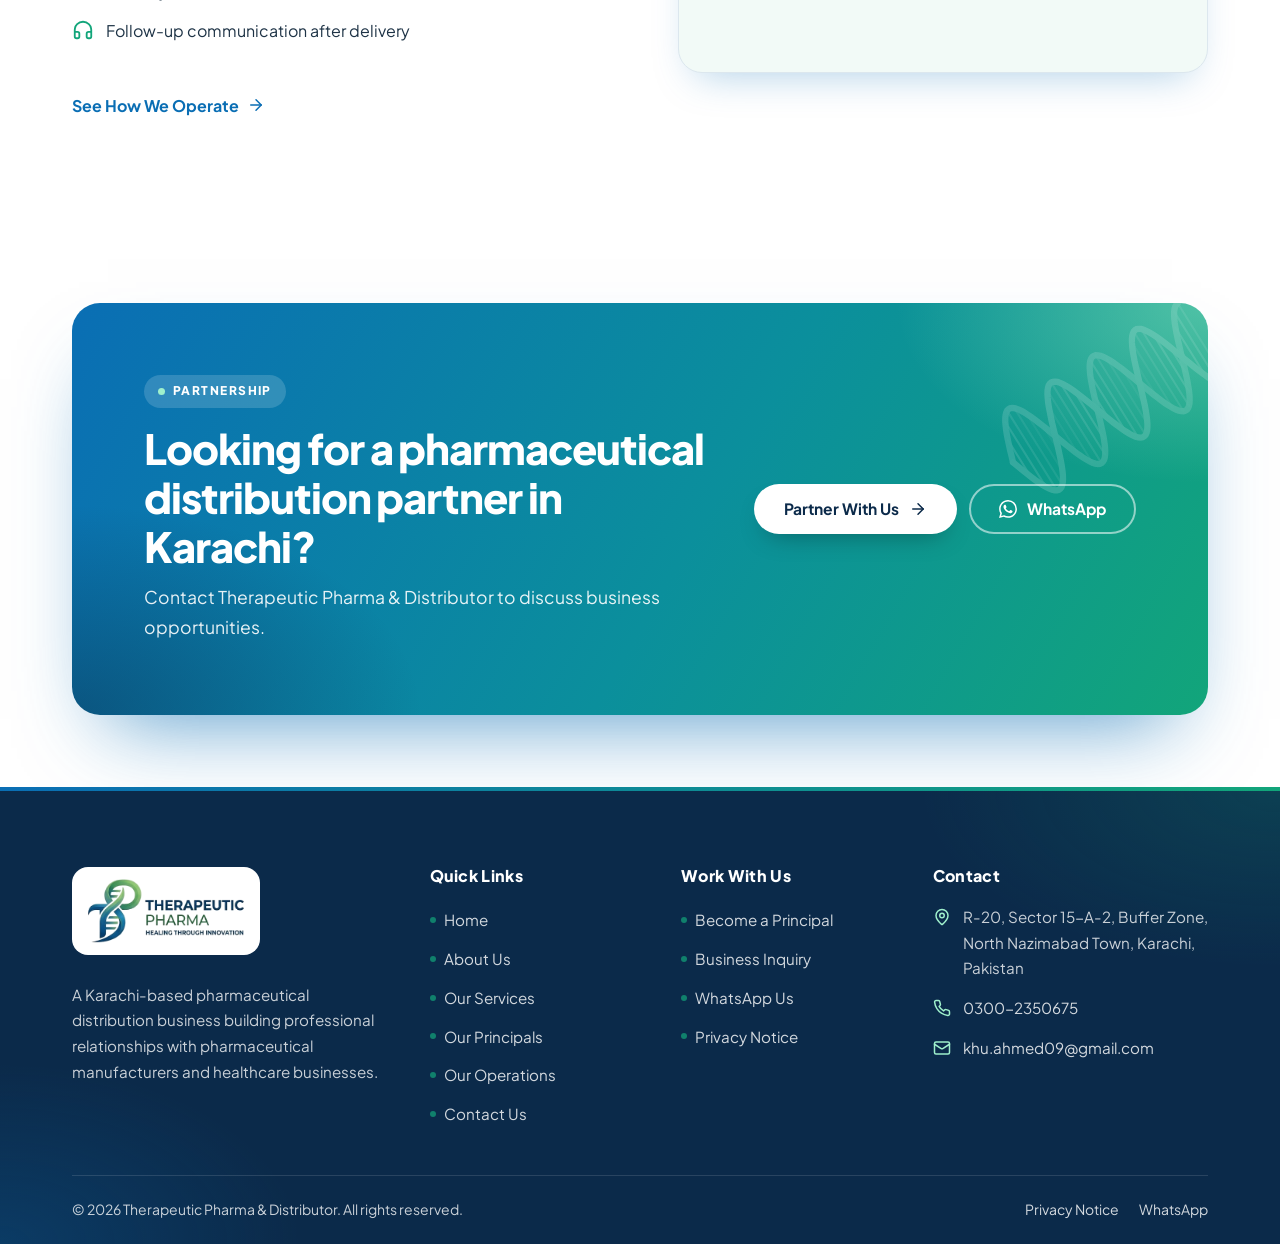
==== commit 9d87b214: "Redesign with fresh and vibrant colour theme" ====
--- a/index.html
+++ b/index.html
@@ -92,11 +92,11 @@
             <a class="btn btn--primary" href="services.html">Explore Services <svg viewBox="0 0 24 24" fill="none" stroke="currentColor" stroke-width="2" stroke-linecap="round" stroke-linejoin="round" aria-hidden="true" focusable="false"><path d="M5 12h14"/><path d="m12 5 7 7-7 7"/></svg></a>
             <a class="btn btn--outline" href="principals.html#partner-inquiry">Partner With Us</a>
           </div>
-          <p class="hero-note"><svg viewBox="0 0 24 24" fill="none" stroke="currentColor" stroke-width="2" stroke-linecap="round" stroke-linejoin="round" aria-hidden="true" focusable="false"><path d="M20 10c0 4.993-5.539 10.193-7.399 11.799a1 1 0 0 1-1.202 0C9.539 20.193 4 14.993 4 10a8 8 0 0 1 16 0"/><circle cx="12" cy="10" r="3"/></svg> Based in North Nazimabad, serving healthcare businesses across Karachi.</p>
+          <p class="hero-note"><svg viewBox="0 0 24 24" fill="none" stroke="currentColor" stroke-width="2" stroke-linecap="round" stroke-linejoin="round" aria-hidden="true" focusable="false"><path d="M20 10c0 4.993-5.539 10.193-7.399 11.799a1 1 0 0 1-1.202 0C9.539 20.193 4 14.993 4 10a8 8 0 0 1 16 0"/><circle cx="12" cy="10" r="3"/></svg> Based in North Nazimabad, Karachi</p>
         </div>
 
         <div class="hero-visual" aria-hidden="true">
-          <div class="orb"><svg viewBox="0 0 400 400" aria-hidden="true" focusable="false"><circle cx="200" cy="200" r="150" fill="none" stroke="#FFFFFF" stroke-opacity=".08" stroke-width="1.5"/><circle cx="200" cy="200" r="105" fill="none" stroke="#FFFFFF" stroke-opacity=".08" stroke-width="1.5"/><circle cx="330" cy="70" r="120" fill="#4D9B70" fill-opacity=".35"/><circle cx="137" cy="74" r="2.5" fill="#FFFFFF" fill-opacity=".35"/><circle cx="54" cy="230" r="2.5" fill="#FFFFFF" fill-opacity=".35"/><circle cx="97" cy="51" r="2" fill="#FFFFFF" fill-opacity=".35"/><circle cx="173" cy="318" r="1.5" fill="#FFFFFF" fill-opacity=".35"/><circle cx="361" cy="247" r="2.5" fill="#FFFFFF" fill-opacity=".35"/><circle cx="361" cy="228" r="2" fill="#FFFFFF" fill-opacity=".35"/><circle cx="220" cy="68" r="2" fill="#FFFFFF" fill-opacity=".35"/><circle cx="131" cy="314" r="1.5" fill="#FFFFFF" fill-opacity=".35"/><circle cx="57" cy="226" r="1.5" fill="#FFFFFF" fill-opacity=".35"/><circle cx="154" cy="217" r="1.5" fill="#FFFFFF" fill-opacity=".35"/><circle cx="223" cy="243" r="2" fill="#FFFFFF" fill-opacity=".35"/><circle cx="265" cy="174" r="2" fill="#FFFFFF" fill-opacity=".35"/><circle cx="188" cy="352" r="2" fill="#FFFFFF" fill-opacity=".35"/><circle cx="128" cy="306" r="2.5" fill="#FFFFFF" fill-opacity=".35"/><circle cx="301" cy="49" r="2" fill="#FFFFFF" fill-opacity=".35"/><circle cx="209" cy="335" r="2.5" fill="#FFFFFF" fill-opacity=".35"/><circle cx="182" cy="239" r="1.5" fill="#FFFFFF" fill-opacity=".35"/><circle cx="63" cy="171" r="2" fill="#FFFFFF" fill-opacity=".35"/><circle cx="75" cy="196" r="1.5" fill="#FFFFFF" fill-opacity=".35"/><circle cx="221" cy="304" r="2" fill="#FFFFFF" fill-opacity=".35"/><circle cx="142" cy="146" r="2" fill="#FFFFFF" fill-opacity=".35"/><circle cx="229" cy="184" r="1.5" fill="#FFFFFF" fill-opacity=".35"/><circle cx="360" cy="191" r="2.5" fill="#FFFFFF" fill-opacity=".35"/><circle cx="43" cy="283" r="2" fill="#FFFFFF" fill-opacity=".35"/><circle cx="316" cy="122" r="2" fill="#FFFFFF" fill-opacity=".35"/><circle cx="339" cy="145" r="2" fill="#FFFFFF" fill-opacity=".35"/><circle cx="148" cy="240" r="2" fill="#FFFFFF" fill-opacity=".35"/><circle cx="67" cy="109" r="2" fill="#FFFFFF" fill-opacity=".35"/><circle cx="350" cy="199" r="1.5" fill="#FFFFFF" fill-opacity=".35"/><circle cx="182" cy="218" r="1.5" fill="#FFFFFF" fill-opacity=".35"/><circle cx="315" cy="331" r="2" fill="#FFFFFF" fill-opacity=".35"/><circle cx="266" cy="157" r="1.5" fill="#FFFFFF" fill-opacity=".35"/><circle cx="74" cy="83" r="1.5" fill="#FFFFFF" fill-opacity=".35"/><circle cx="257" cy="24" r="2.5" fill="#FFFFFF" fill-opacity=".35"/><circle cx="86" cy="121" r="1.5" fill="#FFFFFF" fill-opacity=".35"/><circle cx="171" cy="153" r="2.5" fill="#FFFFFF" fill-opacity=".35"/><circle cx="135" cy="65" r="2.5" fill="#FFFFFF" fill-opacity=".35"/><circle cx="362" cy="256" r="2.5" fill="#FFFFFF" fill-opacity=".35"/><g transform="rotate(-32 200.0 200.0)"><line x1="40.0" y1="200.0" x2="40.0" y2="200.0" stroke="#FFFFFF" stroke-opacity="0.80" stroke-width="3" stroke-linecap="round"/><line x1="50.7" y1="230.9" x2="50.7" y2="169.1" stroke="#FFFFFF" stroke-opacity="0.77" stroke-width="3" stroke-linecap="round"/><line x1="61.3" y1="255.0" x2="61.3" y2="145.0" stroke="#FFFFFF" stroke-opacity="0.69" stroke-width="3" stroke-linecap="round"/><line x1="72.0" y1="267.2" x2="72.0" y2="132.8" stroke="#FFFFFF" stroke-opacity="0.57" stroke-width="3" stroke-linecap="round"/><line x1="82.7" y1="264.7" x2="82.7" y2="135.3" stroke="#FFFFFF" stroke-opacity="0.44" stroke-width="3" stroke-linecap="round"/><line x1="93.3" y1="248.1" x2="93.3" y2="151.9" stroke="#FFFFFF" stroke-opacity="0.33" stroke-width="3" stroke-linecap="round"/><line x1="104.0" y1="221.0" x2="104.0" y2="179.0" stroke="#FFFFFF" stroke-opacity="0.26" stroke-width="3" stroke-linecap="round"/><line x1="114.7" y1="189.4" x2="114.7" y2="210.6" stroke="#FFFFFF" stroke-opacity="0.25" stroke-width="3" stroke-linecap="round"/><line x1="125.3" y1="160.0" x2="125.3" y2="240.0" stroke="#FFFFFF" stroke-opacity="0.30" stroke-width="3" stroke-linecap="round"/><line x1="136.0" y1="139.4" x2="136.0" y2="260.6" stroke="#FFFFFF" stroke-opacity="0.40" stroke-width="3" stroke-linecap="round"/><line x1="146.7" y1="132.0" x2="146.7" y2="268.0" stroke="#FFFFFF" stroke-opacity="0.52" stroke-width="3" stroke-linecap="round"/><line x1="157.3" y1="139.4" x2="157.3" y2="260.6" stroke="#FFFFFF" stroke-opacity="0.65" stroke-width="3" stroke-linecap="round"/><line x1="168.0" y1="160.0" x2="168.0" y2="240.0" stroke="#FFFFFF" stroke-opacity="0.75" stroke-width="3" stroke-linecap="round"/><line x1="178.7" y1="189.4" x2="178.7" y2="210.6" stroke="#FFFFFF" stroke-opacity="0.80" stroke-width="3" stroke-linecap="round"/><line x1="189.3" y1="221.0" x2="189.3" y2="179.0" stroke="#FFFFFF" stroke-opacity="0.79" stroke-width="3" stroke-linecap="round"/><line x1="200.0" y1="248.1" x2="200.0" y2="151.9" stroke="#FFFFFF" stroke-opacity="0.72" stroke-width="3" stroke-linecap="round"/><line x1="210.7" y1="264.7" x2="210.7" y2="135.3" stroke="#FFFFFF" stroke-opacity="0.61" stroke-width="3" stroke-linecap="round"/><line x1="221.3" y1="267.2" x2="221.3" y2="132.8" stroke="#FFFFFF" stroke-opacity="0.48" stroke-width="3" stroke-linecap="round"/><line x1="232.0" y1="255.0" x2="232.0" y2="145.0" stroke="#FFFFFF" stroke-opacity="0.36" stroke-width="3" stroke-linecap="round"/><line x1="242.7" y1="230.9" x2="242.7" y2="169.1" stroke="#FFFFFF" stroke-opacity="0.28" stroke-width="3" stroke-linecap="round"/><line x1="253.3" y1="200.0" x2="253.3" y2="200.0" stroke="#FFFFFF" stroke-opacity="0.25" stroke-width="3" stroke-linecap="round"/><line x1="264.0" y1="169.1" x2="264.0" y2="230.9" stroke="#FFFFFF" stroke-opacity="0.28" stroke-width="3" stroke-linecap="round"/><line x1="274.7" y1="145.0" x2="274.7" y2="255.0" stroke="#FFFFFF" stroke-opacity="0.36" stroke-width="3" stroke-linecap="round"/><line x1="285.3" y1="132.8" x2="285.3" y2="267.2" stroke="#FFFFFF" stroke-opacity="0.48" stroke-width="3" stroke-linecap="round"/><line x1="296.0" y1="135.3" x2="296.0" y2="264.7" stroke="#FFFFFF" stroke-opacity="0.61" stroke-width="3" stroke-linecap="round"/><line x1="306.7" y1="151.9" x2="306.7" y2="248.1" stroke="#FFFFFF" stroke-opacity="0.72" stroke-width="3" stroke-linecap="round"/><line x1="317.3" y1="179.0" x2="317.3" y2="221.0" stroke="#FFFFFF" stroke-opacity="0.79" stroke-width="3" stroke-linecap="round"/><line x1="328.0" y1="210.6" x2="328.0" y2="189.4" stroke="#FFFFFF" stroke-opacity="0.80" stroke-width="3" stroke-linecap="round"/><line x1="338.7" y1="240.0" x2="338.7" y2="160.0" stroke="#FFFFFF" stroke-opacity="0.75" stroke-width="3" stroke-linecap="round"/><line x1="349.3" y1="260.6" x2="349.3" y2="139.4" stroke="#FFFFFF" stroke-opacity="0.65" stroke-width="3" stroke-linecap="round"/><line x1="360.0" y1="268.0" x2="360.0" y2="132.0" stroke="#FFFFFF" stroke-opacity="0.53" stroke-width="3" stroke-linecap="round"/><path d="M40.0 200.0 L42.7 192.0 L45.3 184.1 L48.0 176.5 L50.7 169.1 L53.3 162.2 L56.0 155.8 L58.7 150.1 L61.3 145.0 L64.0 140.7 L66.7 137.2 L69.3 134.6 L72.0 132.8 L74.7 132.1 L77.3 132.2 L80.0 133.3 L82.7 135.3 L85.3 138.2 L88.0 142.0 L90.7 146.6 L93.3 151.9 L96.0 157.9 L98.7 164.5 L101.3 171.5 L104.0 179.0 L106.7 186.7 L109.3 194.7 L112.0 202.7 L114.7 210.6 L117.3 218.5 L120.0 226.0 L122.7 233.2 L125.3 240.0 L128.0 246.2 L130.7 251.7 L133.3 256.5 L136.0 260.6 L138.7 263.8 L141.3 266.1 L144.0 267.5 L146.7 268.0 L149.3 267.5 L152.0 266.1 L154.7 263.8 L157.3 260.6 L160.0 256.5 L162.7 251.7 L165.3 246.2 L168.0 240.0 L170.7 233.2 L173.3 226.0 L176.0 218.5 L178.7 210.6 L181.3 202.7 L184.0 194.7 L186.7 186.7 L189.3 179.0 L192.0 171.5 L194.7 164.5 L197.3 157.9 L200.0 151.9 L202.7 146.6 L205.3 142.0 L208.0 138.2 L210.7 135.3 L213.3 133.3 L216.0 132.2 L218.7 132.1 L221.3 132.8 L224.0 134.6 L226.7 137.2 L229.3 140.7 L232.0 145.0 L234.7 150.1 L237.3 155.8 L240.0 162.2 L242.7 169.1 L245.3 176.5 L248.0 184.1 L250.7 192.0 L253.3 200.0 L256.0 208.0 L258.7 215.9 L261.3 223.5 L264.0 230.9 L266.7 237.8 L269.3 244.2 L272.0 249.9 L274.7 255.0 L277.3 259.3 L280.0 262.8 L282.7 265.4 L285.3 267.2 L288.0 267.9 L290.7 267.8 L293.3 266.7 L296.0 264.7 L298.7 261.8 L301.3 258.0 L304.0 253.4 L306.7 248.1 L309.3 242.1 L312.0 235.5 L314.7 228.5 L317.3 221.0 L320.0 213.3 L322.7 205.3 L325.3 197.3 L328.0 189.4 L330.7 181.5 L333.3 174.0 L336.0 166.8 L338.7 160.0 L341.3 153.8 L344.0 148.3 L346.7 143.5 L349.3 139.4 L352.0 136.2 L354.7 133.9 L357.3 132.5 L360.0 132.0" fill="none" stroke="#FFFFFF" stroke-opacity=".9" stroke-width="9" stroke-linecap="round"/><path d="M40.0 200.0 L42.7 208.0 L45.3 215.9 L48.0 223.5 L50.7 230.9 L53.3 237.8 L56.0 244.2 L58.7 249.9 L61.3 255.0 L64.0 259.3 L66.7 262.8 L69.3 265.4 L72.0 267.2 L74.7 267.9 L77.3 267.8 L80.0 266.7 L82.7 264.7 L85.3 261.8 L88.0 258.0 L90.7 253.4 L93.3 248.1 L96.0 242.1 L98.7 235.5 L101.3 228.5 L104.0 221.0 L106.7 213.3 L109.3 205.3 L112.0 197.3 L114.7 189.4 L117.3 181.5 L120.0 174.0 L122.7 166.8 L125.3 160.0 L128.0 153.8 L130.7 148.3 L133.3 143.5 L136.0 139.4 L138.7 136.2 L141.3 133.9 L144.0 132.5 L146.7 132.0 L149.3 132.5 L152.0 133.9 L154.7 136.2 L157.3 139.4 L160.0 143.5 L162.7 148.3 L165.3 153.8 L168.0 160.0 L170.7 166.8 L173.3 174.0 L176.0 181.5 L178.7 189.4 L181.3 197.3 L184.0 205.3 L186.7 213.3 L189.3 221.0 L192.0 228.5 L194.7 235.5 L197.3 242.1 L200.0 248.1 L202.7 253.4 L205.3 258.0 L208.0 261.8 L210.7 264.7 L213.3 266.7 L216.0 267.8 L218.7 267.9 L221.3 267.2 L224.0 265.4 L226.7 262.8 L229.3 259.3 L232.0 255.0 L234.7 249.9 L237.3 244.2 L240.0 237.8 L242.7 230.9 L245.3 223.5 L248.0 215.9 L250.7 208.0 L253.3 200.0 L256.0 192.0 L258.7 184.1 L261.3 176.5 L264.0 169.1 L266.7 162.2 L269.3 155.8 L272.0 150.1 L274.7 145.0 L277.3 140.7 L280.0 137.2 L282.7 134.6 L285.3 132.8 L288.0 132.1 L290.7 132.2 L293.3 133.3 L296.0 135.3 L298.7 138.2 L301.3 142.0 L304.0 146.6 L306.7 151.9 L309.3 157.9 L312.0 164.5 L314.7 171.5 L317.3 179.0 L320.0 186.7 L322.7 194.7 L325.3 202.7 L328.0 210.6 L330.7 218.5 L333.3 226.0 L336.0 233.2 L338.7 240.0 L341.3 246.2 L344.0 251.7 L346.7 256.5 L349.3 260.6 L352.0 263.8 L354.7 266.1 L357.3 267.5 L360.0 268.0" fill="none" stroke="#7FC79C" stroke-width="9" stroke-linecap="round"/></g></svg></div>
+          <div class="orb"><svg viewBox="0 0 400 400" aria-hidden="true" focusable="false"><circle cx="200" cy="200" r="150" fill="none" stroke="#FFFFFF" stroke-opacity=".08" stroke-width="1.5"/><circle cx="200" cy="200" r="105" fill="none" stroke="#FFFFFF" stroke-opacity=".08" stroke-width="1.5"/><circle cx="330" cy="70" r="120" fill="#4D9B70" fill-opacity=".35"/><circle cx="137" cy="74" r="2.5" fill="#FFFFFF" fill-opacity=".35"/><circle cx="54" cy="230" r="2.5" fill="#FFFFFF" fill-opacity=".35"/><circle cx="97" cy="51" r="2" fill="#FFFFFF" fill-opacity=".35"/><circle cx="173" cy="318" r="1.5" fill="#FFFFFF" fill-opacity=".35"/><circle cx="361" cy="247" r="2.5" fill="#FFFFFF" fill-opacity=".35"/><circle cx="361" cy="228" r="2" fill="#FFFFFF" fill-opacity=".35"/><circle cx="220" cy="68" r="2" fill="#FFFFFF" fill-opacity=".35"/><circle cx="131" cy="314" r="1.5" fill="#FFFFFF" fill-opacity=".35"/><circle cx="57" cy="226" r="1.5" fill="#FFFFFF" fill-opacity=".35"/><circle cx="154" cy="217" r="1.5" fill="#FFFFFF" fill-opacity=".35"/><circle cx="223" cy="243" r="2" fill="#FFFFFF" fill-opacity=".35"/><circle cx="265" cy="174" r="2" fill="#FFFFFF" fill-opacity=".35"/><circle cx="188" cy="352" r="2" fill="#FFFFFF" fill-opacity=".35"/><circle cx="128" cy="306" r="2.5" fill="#FFFFFF" fill-opacity=".35"/><circle cx="301" cy="49" r="2" fill="#FFFFFF" fill-opacity=".35"/><circle cx="209" cy="335" r="2.5" fill="#FFFFFF" fill-opacity=".35"/><circle cx="182" cy="239" r="1.5" fill="#FFFFFF" fill-opacity=".35"/><circle cx="63" cy="171" r="2" fill="#FFFFFF" fill-opacity=".35"/><circle cx="75" cy="196" r="1.5" fill="#FFFFFF" fill-opacity=".35"/><circle cx="221" cy="304" r="2" fill="#FFFFFF" fill-opacity=".35"/><circle cx="142" cy="146" r="2" fill="#FFFFFF" fill-opacity=".35"/><circle cx="229" cy="184" r="1.5" fill="#FFFFFF" fill-opacity=".35"/><circle cx="360" cy="191" r="2.5" fill="#FFFFFF" fill-opacity=".35"/><circle cx="43" cy="283" r="2" fill="#FFFFFF" fill-opacity=".35"/><circle cx="316" cy="122" r="2" fill="#FFFFFF" fill-opacity=".35"/><circle cx="339" cy="145" r="2" fill="#FFFFFF" fill-opacity=".35"/><circle cx="148" cy="240" r="2" fill="#FFFFFF" fill-opacity=".35"/><circle cx="67" cy="109" r="2" fill="#FFFFFF" fill-opacity=".35"/><circle cx="350" cy="199" r="1.5" fill="#FFFFFF" fill-opacity=".35"/><circle cx="182" cy="218" r="1.5" fill="#FFFFFF" fill-opacity=".35"/><circle cx="315" cy="331" r="2" fill="#FFFFFF" fill-opacity=".35"/><circle cx="266" cy="157" r="1.5" fill="#FFFFFF" fill-opacity=".35"/><circle cx="74" cy="83" r="1.5" fill="#FFFFFF" fill-opacity=".35"/><circle cx="257" cy="24" r="2.5" fill="#FFFFFF" fill-opacity=".35"/><circle cx="86" cy="121" r="1.5" fill="#FFFFFF" fill-opacity=".35"/><circle cx="171" cy="153" r="2.5" fill="#FFFFFF" fill-opacity=".35"/><circle cx="135" cy="65" r="2.5" fill="#FFFFFF" fill-opacity=".35"/><circle cx="362" cy="256" r="2.5" fill="#FFFFFF" fill-opacity=".35"/><g transform="rotate(-32 200.0 200.0)"><line x1="40.0" y1="200.0" x2="40.0" y2="200.0" stroke="#FFFFFF" stroke-opacity="0.80" stroke-width="3" stroke-linecap="round"/><line x1="50.7" y1="230.9" x2="50.7" y2="169.1" stroke="#FFFFFF" stroke-opacity="0.77" stroke-width="3" stroke-linecap="round"/><line x1="61.3" y1="255.0" x2="61.3" y2="145.0" stroke="#FFFFFF" stroke-opacity="0.69" stroke-width="3" stroke-linecap="round"/><line x1="72.0" y1="267.2" x2="72.0" y2="132.8" stroke="#FFFFFF" stroke-opacity="0.57" stroke-width="3" stroke-linecap="round"/><line x1="82.7" y1="264.7" x2="82.7" y2="135.3" stroke="#FFFFFF" stroke-opacity="0.44" stroke-width="3" stroke-linecap="round"/><line x1="93.3" y1="248.1" x2="93.3" y2="151.9" stroke="#FFFFFF" stroke-opacity="0.33" stroke-width="3" stroke-linecap="round"/><line x1="104.0" y1="221.0" x2="104.0" y2="179.0" stroke="#FFFFFF" stroke-opacity="0.26" stroke-width="3" stroke-linecap="round"/><line x1="114.7" y1="189.4" x2="114.7" y2="210.6" stroke="#FFFFFF" stroke-opacity="0.25" stroke-width="3" stroke-linecap="round"/><line x1="125.3" y1="160.0" x2="125.3" y2="240.0" stroke="#FFFFFF" stroke-opacity="0.30" stroke-width="3" stroke-linecap="round"/><line x1="136.0" y1="139.4" x2="136.0" y2="260.6" stroke="#FFFFFF" stroke-opacity="0.40" stroke-width="3" stroke-linecap="round"/><line x1="146.7" y1="132.0" x2="146.7" y2="268.0" stroke="#FFFFFF" stroke-opacity="0.52" stroke-width="3" stroke-linecap="round"/><line x1="157.3" y1="139.4" x2="157.3" y2="260.6" stroke="#FFFFFF" stroke-opacity="0.65" stroke-width="3" stroke-linecap="round"/><line x1="168.0" y1="160.0" x2="168.0" y2="240.0" stroke="#FFFFFF" stroke-opacity="0.75" stroke-width="3" stroke-linecap="round"/><line x1="178.7" y1="189.4" x2="178.7" y2="210.6" stroke="#FFFFFF" stroke-opacity="0.80" stroke-width="3" stroke-linecap="round"/><line x1="189.3" y1="221.0" x2="189.3" y2="179.0" stroke="#FFFFFF" stroke-opacity="0.79" stroke-width="3" stroke-linecap="round"/><line x1="200.0" y1="248.1" x2="200.0" y2="151.9" stroke="#FFFFFF" stroke-opacity="0.72" stroke-width="3" stroke-linecap="round"/><line x1="210.7" y1="264.7" x2="210.7" y2="135.3" stroke="#FFFFFF" stroke-opacity="0.61" stroke-width="3" stroke-linecap="round"/><line x1="221.3" y1="267.2" x2="221.3" y2="132.8" stroke="#FFFFFF" stroke-opacity="0.48" stroke-width="3" stroke-linecap="round"/><line x1="232.0" y1="255.0" x2="232.0" y2="145.0" stroke="#FFFFFF" stroke-opacity="0.36" stroke-width="3" stroke-linecap="round"/><line x1="242.7" y1="230.9" x2="242.7" y2="169.1" stroke="#FFFFFF" stroke-opacity="0.28" stroke-width="3" stroke-linecap="round"/><line x1="253.3" y1="200.0" x2="253.3" y2="200.0" stroke="#FFFFFF" stroke-opacity="0.25" stroke-width="3" stroke-linecap="round"/><line x1="264.0" y1="169.1" x2="264.0" y2="230.9" stroke="#FFFFFF" stroke-opacity="0.28" stroke-width="3" stroke-linecap="round"/><line x1="274.7" y1="145.0" x2="274.7" y2="255.0" stroke="#FFFFFF" stroke-opacity="0.36" stroke-width="3" stroke-linecap="round"/><line x1="285.3" y1="132.8" x2="285.3" y2="267.2" stroke="#FFFFFF" stroke-opacity="0.48" stroke-width="3" stroke-linecap="round"/><line x1="296.0" y1="135.3" x2="296.0" y2="264.7" stroke="#FFFFFF" stroke-opacity="0.61" stroke-width="3" stroke-linecap="round"/><line x1="306.7" y1="151.9" x2="306.7" y2="248.1" stroke="#FFFFFF" stroke-opacity="0.72" stroke-width="3" stroke-linecap="round"/><line x1="317.3" y1="179.0" x2="317.3" y2="221.0" stroke="#FFFFFF" stroke-opacity="0.79" stroke-width="3" stroke-linecap="round"/><line x1="328.0" y1="210.6" x2="328.0" y2="189.4" stroke="#FFFFFF" stroke-opacity="0.80" stroke-width="3" stroke-linecap="round"/><line x1="338.7" y1="240.0" x2="338.7" y2="160.0" stroke="#FFFFFF" stroke-opacity="0.75" stroke-width="3" stroke-linecap="round"/><line x1="349.3" y1="260.6" x2="349.3" y2="139.4" stroke="#FFFFFF" stroke-opacity="0.65" stroke-width="3" stroke-linecap="round"/><line x1="360.0" y1="268.0" x2="360.0" y2="132.0" stroke="#FFFFFF" stroke-opacity="0.53" stroke-width="3" stroke-linecap="round"/><path d="M40.0 200.0 L42.7 192.0 L45.3 184.1 L48.0 176.5 L50.7 169.1 L53.3 162.2 L56.0 155.8 L58.7 150.1 L61.3 145.0 L64.0 140.7 L66.7 137.2 L69.3 134.6 L72.0 132.8 L74.7 132.1 L77.3 132.2 L80.0 133.3 L82.7 135.3 L85.3 138.2 L88.0 142.0 L90.7 146.6 L93.3 151.9 L96.0 157.9 L98.7 164.5 L101.3 171.5 L104.0 179.0 L106.7 186.7 L109.3 194.7 L112.0 202.7 L114.7 210.6 L117.3 218.5 L120.0 226.0 L122.7 233.2 L125.3 240.0 L128.0 246.2 L130.7 251.7 L133.3 256.5 L136.0 260.6 L138.7 263.8 L141.3 266.1 L144.0 267.5 L146.7 268.0 L149.3 267.5 L152.0 266.1 L154.7 263.8 L157.3 260.6 L160.0 256.5 L162.7 251.7 L165.3 246.2 L168.0 240.0 L170.7 233.2 L173.3 226.0 L176.0 218.5 L178.7 210.6 L181.3 202.7 L184.0 194.7 L186.7 186.7 L189.3 179.0 L192.0 171.5 L194.7 164.5 L197.3 157.9 L200.0 151.9 L202.7 146.6 L205.3 142.0 L208.0 138.2 L210.7 135.3 L213.3 133.3 L216.0 132.2 L218.7 132.1 L221.3 132.8 L224.0 134.6 L226.7 137.2 L229.3 140.7 L232.0 145.0 L234.7 150.1 L237.3 155.8 L240.0 162.2 L242.7 169.1 L245.3 176.5 L248.0 184.1 L250.7 192.0 L253.3 200.0 L256.0 208.0 L258.7 215.9 L261.3 223.5 L264.0 230.9 L266.7 237.8 L269.3 244.2 L272.0 249.9 L274.7 255.0 L277.3 259.3 L280.0 262.8 L282.7 265.4 L285.3 267.2 L288.0 267.9 L290.7 267.8 L293.3 266.7 L296.0 264.7 L298.7 261.8 L301.3 258.0 L304.0 253.4 L306.7 248.1 L309.3 242.1 L312.0 235.5 L314.7 228.5 L317.3 221.0 L320.0 213.3 L322.7 205.3 L325.3 197.3 L328.0 189.4 L330.7 181.5 L333.3 174.0 L336.0 166.8 L338.7 160.0 L341.3 153.8 L344.0 148.3 L346.7 143.5 L349.3 139.4 L352.0 136.2 L354.7 133.9 L357.3 132.5 L360.0 132.0" fill="none" stroke="#FFFFFF" stroke-opacity=".9" stroke-width="9" stroke-linecap="round"/><path d="M40.0 200.0 L42.7 208.0 L45.3 215.9 L48.0 223.5 L50.7 230.9 L53.3 237.8 L56.0 244.2 L58.7 249.9 L61.3 255.0 L64.0 259.3 L66.7 262.8 L69.3 265.4 L72.0 267.2 L74.7 267.9 L77.3 267.8 L80.0 266.7 L82.7 264.7 L85.3 261.8 L88.0 258.0 L90.7 253.4 L93.3 248.1 L96.0 242.1 L98.7 235.5 L101.3 228.5 L104.0 221.0 L106.7 213.3 L109.3 205.3 L112.0 197.3 L114.7 189.4 L117.3 181.5 L120.0 174.0 L122.7 166.8 L125.3 160.0 L128.0 153.8 L130.7 148.3 L133.3 143.5 L136.0 139.4 L138.7 136.2 L141.3 133.9 L144.0 132.5 L146.7 132.0 L149.3 132.5 L152.0 133.9 L154.7 136.2 L157.3 139.4 L160.0 143.5 L162.7 148.3 L165.3 153.8 L168.0 160.0 L170.7 166.8 L173.3 174.0 L176.0 181.5 L178.7 189.4 L181.3 197.3 L184.0 205.3 L186.7 213.3 L189.3 221.0 L192.0 228.5 L194.7 235.5 L197.3 242.1 L200.0 248.1 L202.7 253.4 L205.3 258.0 L208.0 261.8 L210.7 264.7 L213.3 266.7 L216.0 267.8 L218.7 267.9 L221.3 267.2 L224.0 265.4 L226.7 262.8 L229.3 259.3 L232.0 255.0 L234.7 249.9 L237.3 244.2 L240.0 237.8 L242.7 230.9 L245.3 223.5 L248.0 215.9 L250.7 208.0 L253.3 200.0 L256.0 192.0 L258.7 184.1 L261.3 176.5 L264.0 169.1 L266.7 162.2 L269.3 155.8 L272.0 150.1 L274.7 145.0 L277.3 140.7 L280.0 137.2 L282.7 134.6 L285.3 132.8 L288.0 132.1 L290.7 132.2 L293.3 133.3 L296.0 135.3 L298.7 138.2 L301.3 142.0 L304.0 146.6 L306.7 151.9 L309.3 157.9 L312.0 164.5 L314.7 171.5 L317.3 179.0 L320.0 186.7 L322.7 194.7 L325.3 202.7 L328.0 210.6 L330.7 218.5 L333.3 226.0 L336.0 233.2 L338.7 240.0 L341.3 246.2 L344.0 251.7 L346.7 256.5 L349.3 260.6 L352.0 263.8 L354.7 266.1 L357.3 267.5 L360.0 268.0" fill="none" stroke="#9FF0CC" stroke-width="9" stroke-linecap="round"/></g></svg></div>
           <div class="hero-card hero-card--a">
             <span class="ic"><svg viewBox="0 0 24 24" fill="none" stroke="currentColor" stroke-width="2" stroke-linecap="round" stroke-linejoin="round" aria-hidden="true" focusable="false"><path d="M14 18V6a2 2 0 0 0-2-2H4a2 2 0 0 0-2 2v11a1 1 0 0 0 1 1h2"/><path d="M15 18H9"/><path d="M19 18h2a1 1 0 0 0 1-1v-3.65a1 1 0 0 0-.22-.624l-3.48-4.35A1 1 0 0 0 17.52 8H14"/><circle cx="17" cy="18" r="2"/><circle cx="7" cy="18" r="2"/></svg></span>
             <span>Karachi Distribution<small>B2B pharmaceutical supply</small></span>
@@ -106,6 +106,18 @@
             <span>Partner-Focused<small>Manufacturers &amp; healthcare businesses</small></span>
           </div>
         </div>
+      </div>
+    </section>
+
+    <!-- Highlights strip -->
+    <section class="trust-strip" aria-label="Highlights">
+      <div class="container">
+        <ul class="trust-grid reveal">
+          <li><span class="ic"><svg viewBox="0 0 24 24" fill="none" stroke="currentColor" stroke-width="2" stroke-linecap="round" stroke-linejoin="round" aria-hidden="true" focusable="false"><path d="M14 18V6a2 2 0 0 0-2-2H4a2 2 0 0 0-2 2v11a1 1 0 0 0 1 1h2"/><path d="M15 18H9"/><path d="M19 18h2a1 1 0 0 0 1-1v-3.65a1 1 0 0 0-.22-.624l-3.48-4.35A1 1 0 0 0 17.52 8H14"/><circle cx="17" cy="18" r="2"/><circle cx="7" cy="18" r="2"/></svg></span><div><strong>B2B Distribution</strong><small>Pharmaceutical supply for businesses</small></div></li>
+          <li><span class="ic"><svg viewBox="0 0 24 24" fill="none" stroke="currentColor" stroke-width="2" stroke-linecap="round" stroke-linejoin="round" aria-hidden="true" focusable="false"><path d="M20 10c0 4.993-5.539 10.193-7.399 11.799a1 1 0 0 1-1.202 0C9.539 20.193 4 14.993 4 10a8 8 0 0 1 16 0"/><circle cx="12" cy="10" r="3"/></svg></span><div><strong>Karachi Coverage</strong><small>Serving healthcare businesses across the city</small></div></li>
+          <li><span class="ic"><svg viewBox="0 0 24 24" fill="none" stroke="currentColor" stroke-width="2" stroke-linecap="round" stroke-linejoin="round" aria-hidden="true" focusable="false"><path d="m11 17 2 2a1 1 0 1 0 3-3"/><path d="m14 14 2.5 2.5a1 1 0 1 0 3-3l-3.88-3.88a3 3 0 0 0-4.24 0l-.88.88a1 1 0 1 1-3-3l2.81-2.81a5.79 5.79 0 0 1 7.06-.87l.47.28a2 2 0 0 0 1.42.25L21 4"/><path d="m21 3 1 11h-2"/><path d="M3 3 2 14l6.5 6.5a1 1 0 1 0 3-3"/><path d="M3 4h8"/></svg></span><div><strong>Principal Partnerships</strong><small>Representing manufacturers</small></div></li>
+          <li><span class="ic"><svg viewBox="0 0 24 24" fill="none" stroke="currentColor" stroke-width="2" stroke-linecap="round" stroke-linejoin="round" aria-hidden="true" focusable="false"><path d="M3 14h3a2 2 0 0 1 2 2v3a2 2 0 0 1-2 2H5a2 2 0 0 1-2-2v-7a9 9 0 0 1 18 0v7a2 2 0 0 1-2 2h-1a2 2 0 0 1-2-2v-3a2 2 0 0 1 2-2h3"/></svg></span><div><strong>Responsive Support</strong><small>Phone, email &amp; WhatsApp</small></div></li>
+        </ul>
       </div>
     </section>
 
@@ -140,7 +152,7 @@
     </section>
 
     <!-- 04 | Strengths -->
-    <section class="section section--soft">
+    <section class="section section--dark">
       <div class="container">
         <div class="section-head section-head--center reveal">
           <span class="eyebrow">Why Work With Us</span>
@@ -252,12 +264,12 @@
         <div class="cta-band reveal">
           <svg class="helix" viewBox="0 0 400 400" aria-hidden="true" focusable="false"><g transform="rotate(-32 200.0 200.0)"><line x1="40.0" y1="200.0" x2="40.0" y2="200.0" stroke="#FFFFFF" stroke-opacity="0.80" stroke-width="3" stroke-linecap="round"/><line x1="50.7" y1="230.9" x2="50.7" y2="169.1" stroke="#FFFFFF" stroke-opacity="0.77" stroke-width="3" stroke-linecap="round"/><line x1="61.3" y1="255.0" x2="61.3" y2="145.0" stroke="#FFFFFF" stroke-opacity="0.69" stroke-width="3" stroke-linecap="round"/><line x1="72.0" y1="267.2" x2="72.0" y2="132.8" stroke="#FFFFFF" stroke-opacity="0.57" stroke-width="3" stroke-linecap="round"/><line x1="82.7" y1="264.7" x2="82.7" y2="135.3" stroke="#FFFFFF" stroke-opacity="0.44" stroke-width="3" stroke-linecap="round"/><line x1="93.3" y1="248.1" x2="93.3" y2="151.9" stroke="#FFFFFF" stroke-opacity="0.33" stroke-width="3" stroke-linecap="round"/><line x1="104.0" y1="221.0" x2="104.0" y2="179.0" stroke="#FFFFFF" stroke-opacity="0.26" stroke-width="3" stroke-linecap="round"/><line x1="114.7" y1="189.4" x2="114.7" y2="210.6" stroke="#FFFFFF" stroke-opacity="0.25" stroke-width="3" stroke-linecap="round"/><line x1="125.3" y1="160.0" x2="125.3" y2="240.0" stroke="#FFFFFF" stroke-opacity="0.30" stroke-width="3" stroke-linecap="round"/><line x1="136.0" y1="139.4" x2="136.0" y2="260.6" stroke="#FFFFFF" stroke-opacity="0.40" stroke-width="3" stroke-linecap="round"/><line x1="146.7" y1="132.0" x2="146.7" y2="268.0" stroke="#FFFFFF" stroke-opacity="0.52" stroke-width="3" stroke-linecap="round"/><line x1="157.3" y1="139.4" x2="157.3" y2="260.6" stroke="#FFFFFF" stroke-opacity="0.65" stroke-width="3" stroke-linecap="round"/><line x1="168.0" y1="160.0" x2="168.0" y2="240.0" stroke="#FFFFFF" stroke-opacity="0.75" stroke-width="3" stroke-linecap="round"/><line x1="178.7" y1="189.4" x2="178.7" y2="210.6" stroke="#FFFFFF" stroke-opacity="0.80" stroke-width="3" stroke-linecap="round"/><line x1="189.3" y1="221.0" x2="189.3" y2="179.0" stroke="#FFFFFF" stroke-opacity="0.79" stroke-width="3" stroke-linecap="round"/><line x1="200.0" y1="248.1" x2="200.0" y2="151.9" stroke="#FFFFFF" stroke-opacity="0.72" stroke-width="3" stroke-linecap="round"/><line x1="210.7" y1="264.7" x2="210.7" y2="135.3" stroke="#FFFFFF" stroke-opacity="0.61" stroke-width="3" stroke-linecap="round"/><line x1="221.3" y1="267.2" x2="221.3" y2="132.8" stroke="#FFFFFF" stroke-opacity="0.48" stroke-width="3" stroke-linecap="round"/><line x1="232.0" y1="255.0" x2="232.0" y2="145.0" stroke="#FFFFFF" stroke-opacity="0.36" stroke-width="3" stroke-linecap="round"/><line x1="242.7" y1="230.9" x2="242.7" y2="169.1" stroke="#FFFFFF" stroke-opacity="0.28" stroke-width="3" stroke-linecap="round"/><line x1="253.3" y1="200.0" x2="253.3" y2="200.0" stroke="#FFFFFF" stroke-opacity="0.25" stroke-width="3" stroke-linecap="round"/><line x1="264.0" y1="169.1" x2="264.0" y2="230.9" stroke="#FFFFFF" stroke-opacity="0.28" stroke-width="3" stroke-linecap="round"/><line x1="274.7" y1="145.0" x2="274.7" y2="255.0" stroke="#FFFFFF" stroke-opacity="0.36" stroke-width="3" stroke-linecap="round"/><line x1="285.3" y1="132.8" x2="285.3" y2="267.2" stroke="#FFFFFF" stroke-opacity="0.48" stroke-width="3" stroke-linecap="round"/><line x1="296.0" y1="135.3" x2="296.0" y2="264.7" stroke="#FFFFFF" stroke-opacity="0.61" stroke-width="3" stroke-linecap="round"/><line x1="306.7" y1="151.9" x2="306.7" y2="248.1" stroke="#FFFFFF" stroke-opacity="0.72" stroke-width="3" stroke-linecap="round"/><line x1="317.3" y1="179.0" x2="317.3" y2="221.0" stroke="#FFFFFF" stroke-opacity="0.79" stroke-width="3" stroke-linecap="round"/><line x1="328.0" y1="210.6" x2="328.0" y2="189.4" stroke="#FFFFFF" stroke-opacity="0.80" stroke-width="3" stroke-linecap="round"/><line x1="338.7" y1="240.0" x2="338.7" y2="160.0" stroke="#FFFFFF" stroke-opacity="0.75" stroke-width="3" stroke-linecap="round"/><line x1="349.3" y1="260.6" x2="349.3" y2="139.4" stroke="#FFFFFF" stroke-opacity="0.65" stroke-width="3" stroke-linecap="round"/><line x1="360.0" y1="268.0" x2="360.0" y2="132.0" stroke="#FFFFFF" stroke-opacity="0.53" stroke-width="3" stroke-linecap="round"/><path d="M40.0 200.0 L42.7 192.0 L45.3 184.1 L48.0 176.5 L50.7 169.1 L53.3 162.2 L56.0 155.8 L58.7 150.1 L61.3 145.0 L64.0 140.7 L66.7 137.2 L69.3 134.6 L72.0 132.8 L74.7 132.1 L77.3 132.2 L80.0 133.3 L82.7 135.3 L85.3 138.2 L88.0 142.0 L90.7 146.6 L93.3 151.9 L96.0 157.9 L98.7 164.5 L101.3 171.5 L104.0 179.0 L106.7 186.7 L109.3 194.7 L112.0 202.7 L114.7 210.6 L117.3 218.5 L120.0 226.0 L122.7 233.2 L125.3 240.0 L128.0 246.2 L130.7 251.7 L133.3 256.5 L136.0 260.6 L138.7 263.8 L141.3 266.1 L144.0 267.5 L146.7 268.0 L149.3 267.5 L152.0 266.1 L154.7 263.8 L157.3 260.6 L160.0 256.5 L162.7 251.7 L165.3 246.2 L168.0 240.0 L170.7 233.2 L173.3 226.0 L176.0 218.5 L178.7 210.6 L181.3 202.7 L184.0 194.7 L186.7 186.7 L189.3 179.0 L192.0 171.5 L194.7 164.5 L197.3 157.9 L200.0 151.9 L202.7 146.6 L205.3 142.0 L208.0 138.2 L210.7 135.3 L213.3 133.3 L216.0 132.2 L218.7 132.1 L221.3 132.8 L224.0 134.6 L226.7 137.2 L229.3 140.7 L232.0 145.0 L234.7 150.1 L237.3 155.8 L240.0 162.2 L242.7 169.1 L245.3 176.5 L248.0 184.1 L250.7 192.0 L253.3 200.0 L256.0 208.0 L258.7 215.9 L261.3 223.5 L264.0 230.9 L266.7 237.8 L269.3 244.2 L272.0 249.9 L274.7 255.0 L277.3 259.3 L280.0 262.8 L282.7 265.4 L285.3 267.2 L288.0 267.9 L290.7 267.8 L293.3 266.7 L296.0 264.7 L298.7 261.8 L301.3 258.0 L304.0 253.4 L306.7 248.1 L309.3 242.1 L312.0 235.5 L314.7 228.5 L317.3 221.0 L320.0 213.3 L322.7 205.3 L325.3 197.3 L328.0 189.4 L330.7 181.5 L333.3 174.0 L336.0 166.8 L338.7 160.0 L341.3 153.8 L344.0 148.3 L346.7 143.5 L349.3 139.4 L352.0 136.2 L354.7 133.9 L357.3 132.5 L360.0 132.0" fill="none" stroke="#FFFFFF" stroke-opacity=".9" stroke-width="9" stroke-linecap="round"/><path d="M40.0 200.0 L42.7 208.0 L45.3 215.9 L48.0 223.5 L50.7 230.9 L53.3 237.8 L56.0 244.2 L58.7 249.9 L61.3 255.0 L64.0 259.3 L66.7 262.8 L69.3 265.4 L72.0 267.2 L74.7 267.9 L77.3 267.8 L80.0 266.7 L82.7 264.7 L85.3 261.8 L88.0 258.0 L90.7 253.4 L93.3 248.1 L96.0 242.1 L98.7 235.5 L101.3 228.5 L104.0 221.0 L106.7 213.3 L109.3 205.3 L112.0 197.3 L114.7 189.4 L117.3 181.5 L120.0 174.0 L122.7 166.8 L125.3 160.0 L128.0 153.8 L130.7 148.3 L133.3 143.5 L136.0 139.4 L138.7 136.2 L141.3 133.9 L144.0 132.5 L146.7 132.0 L149.3 132.5 L152.0 133.9 L154.7 136.2 L157.3 139.4 L160.0 143.5 L162.7 148.3 L165.3 153.8 L168.0 160.0 L170.7 166.8 L173.3 174.0 L176.0 181.5 L178.7 189.4 L181.3 197.3 L184.0 205.3 L186.7 213.3 L189.3 221.0 L192.0 228.5 L194.7 235.5 L197.3 242.1 L200.0 248.1 L202.7 253.4 L205.3 258.0 L208.0 261.8 L210.7 264.7 L213.3 266.7 L216.0 267.8 L218.7 267.9 L221.3 267.2 L224.0 265.4 L226.7 262.8 L229.3 259.3 L232.0 255.0 L234.7 249.9 L237.3 244.2 L240.0 237.8 L242.7 230.9 L245.3 223.5 L248.0 215.9 L250.7 208.0 L253.3 200.0 L256.0 192.0 L258.7 184.1 L261.3 176.5 L264.0 169.1 L266.7 162.2 L269.3 155.8 L272.0 150.1 L274.7 145.0 L277.3 140.7 L280.0 137.2 L282.7 134.6 L285.3 132.8 L288.0 132.1 L290.7 132.2 L293.3 133.3 L296.0 135.3 L298.7 138.2 L301.3 142.0 L304.0 146.6 L306.7 151.9 L309.3 157.9 L312.0 164.5 L314.7 171.5 L317.3 179.0 L320.0 186.7 L322.7 194.7 L325.3 202.7 L328.0 210.6 L330.7 218.5 L333.3 226.0 L336.0 233.2 L338.7 240.0 L341.3 246.2 L344.0 251.7 L346.7 256.5 L349.3 260.6 L352.0 263.8 L354.7 266.1 L357.3 267.5 L360.0 268.0" fill="none" stroke="#FFFFFF" stroke-width="9" stroke-linecap="round"/></g></svg>
           <div>
-            <span class="eyebrow" style="color:#9FD5B5">Partnership</span>
+            <span class="eyebrow">Partnership</span>
             <h2>Looking for a pharmaceutical distribution partner in Karachi?</h2>
             <p>Contact Therapeutic Pharma &amp; Distributor to discuss business opportunities.</p>
           </div>
           <div class="actions">
-            <a class="btn btn--green" href="principals.html#partner-inquiry">Partner With Us <svg viewBox="0 0 24 24" fill="none" stroke="currentColor" stroke-width="2" stroke-linecap="round" stroke-linejoin="round" aria-hidden="true" focusable="false"><path d="M5 12h14"/><path d="m12 5 7 7-7 7"/></svg></a>
+            <a class="btn btn--light" href="principals.html#partner-inquiry">Partner With Us <svg viewBox="0 0 24 24" fill="none" stroke="currentColor" stroke-width="2" stroke-linecap="round" stroke-linejoin="round" aria-hidden="true" focusable="false"><path d="M5 12h14"/><path d="m12 5 7 7-7 7"/></svg></a>
             <a class="btn btn--ghost-light" href="https://wa.me/923002350675" target="_blank" rel="noopener"><svg viewBox="0 0 24 24" aria-hidden="true" focusable="false"><path fill="currentColor" d="M17.472 14.382c-.297-.149-1.758-.867-2.03-.967-.273-.099-.471-.148-.67.15-.197.297-.767.966-.94 1.164-.173.199-.347.223-.644.075-.297-.15-1.255-.463-2.39-1.475-.883-.788-1.48-1.761-1.653-2.059-.173-.297-.018-.458.13-.606.134-.133.298-.347.446-.52.149-.174.198-.298.298-.497.099-.198.05-.371-.025-.52-.075-.149-.669-1.612-.916-2.207-.242-.579-.487-.5-.669-.51-.173-.008-.371-.01-.57-.01-.198 0-.52.074-.792.372-.272.297-1.04 1.016-1.04 2.479 0 1.462 1.065 2.875 1.213 3.074.149.198 2.096 3.2 5.077 4.487.709.306 1.262.489 1.694.625.712.227 1.36.195 1.871.118.571-.085 1.758-.719 2.006-1.413.248-.694.248-1.289.173-1.413-.074-.124-.272-.198-.57-.347m-5.421 7.403h-.004a9.87 9.87 0 0 1-5.031-1.378l-.361-.214-3.741.982.998-3.648-.235-.374a9.86 9.86 0 0 1-1.51-5.26c.001-5.45 4.436-9.884 9.888-9.884 2.64 0 5.122 1.03 6.988 2.898a9.825 9.825 0 0 1 2.893 6.994c-.003 5.45-4.437 9.884-9.885 9.884m8.413-18.297A11.815 11.815 0 0 0 12.05 0C5.495 0 .16 5.335.157 11.892c0 2.096.547 4.142 1.588 5.945L.057 24l6.305-1.654a11.882 11.882 0 0 0 5.683 1.448h.005c6.554 0 11.89-5.335 11.893-11.893a11.821 11.821 0 0 0-3.48-8.413Z"/></svg> WhatsApp</a>
           </div>
         </div>
--- a/assets/css/style.css
+++ b/assets/css/style.css
@@ -1,31 +1,48 @@
 /* ==========================================================================
    Therapeutic Pharma & Distributor — main stylesheet
-   Brand: Medical Blue #07517D · Healthcare Green #4D9B70
-          Dark Text #233746 · Soft Background #F2F7F8
+   Theme: "Fresh & vibrant" — bright blue + emerald, matching the DNA logo.
+     Deep navy  #0B2A4A   headings, footer, dark sections
+     Blue       #0A6EB4   primary actions, links
+     Emerald    #12A57A   highlights
+     Teal       #0FA3B1   supporting accent
+     Mint / Sky #F2FAF7 / #EEF6FD   section backgrounds
    ========================================================================== */
 
 :root {
-  --blue: #07517D;
-  --blue-700: #053D5F;
-  --blue-900: #032A42;
-  --blue-100: #E3EEF4;
-  --green: #4D9B70;
-  --green-600: #3F8560;
-  --green-100: #E5F2EA;
-  --text: #233746;
-  --muted: #5A6B78;
-  --soft: #F2F7F8;
-  --line: #DCE6EA;
+  --blue: #0A6EB4;
+  --blue-700: #085A93;
+  --blue-900: #0B2A4A;   /* deep navy */
+  --blue-100: #E6F1FB;
+  --green: #12A57A;
+  --green-600: #0D8A65;
+  --green-100: #E3F6EE;
+  --teal: #0FA3B1;
+  --teal-100: #E0F6F8;
+  --mint-300: #9FF0CC;
+  --text: #1E3346;
+  --muted: #5A6E80;
+  --soft: #F2FAF7;
+  --sky: #EEF6FD;
+  --line: #DCE7EE;
   --white: #FFFFFF;
 
+  --grad: linear-gradient(135deg, #0A6EB4 0%, #12A57A 100%);
+  --grad-wide: linear-gradient(120deg, #0B2A4A 0%, #0A6EB4 55%, #12A57A 120%);
+  --grad-soft: linear-gradient(180deg, #F2FAF7 0%, #EEF6FD 100%);
+  /* icon tile palette — cycled automatically */
+  --g1: linear-gradient(135deg, #0A6EB4 0%, #2B9BE3 100%);
+  --g2: linear-gradient(135deg, #0D9A6F 0%, #2CC79A 100%);
+  --g3: linear-gradient(135deg, #0B98A6 0%, #25C4CD 100%);
+  --g4: linear-gradient(135deg, #0B2A4A 0%, #0A6EB4 100%);
+
   --font: "Plus Jakarta Sans", system-ui, -apple-system, "Segoe UI", Roboto, sans-serif;
 
-  --radius-sm: 8px;
-  --radius: 14px;
-  --radius-lg: 22px;
-  --shadow-sm: 0 1px 2px rgba(7, 81, 125, .06), 0 2px 8px rgba(7, 81, 125, .05);
-  --shadow: 0 10px 30px -12px rgba(7, 81, 125, .22);
-  --shadow-lg: 0 24px 60px -24px rgba(3, 42, 66, .35);
+  --radius-sm: 10px;
+  --radius: 16px;
+  --radius-lg: 24px;
+  --shadow-sm: 0 1px 2px rgba(11, 42, 74, .06), 0 4px 12px rgba(11, 42, 74, .05);
+  --shadow: 0 18px 40px -18px rgba(10, 110, 180, .35);
+  --shadow-lg: 0 30px 70px -28px rgba(11, 42, 74, .45);
 
   --container: 1200px;
   --gutter: clamp(16px, 4vw, 32px);
@@ -53,9 +70,9 @@
 img, svg { display: block; max-width: 100%; }
 a { color: var(--blue); text-decoration: none; }
 a:hover { color: var(--green-600); }
-h1, h2, h3, h4 { margin: 0 0 .5em; line-height: 1.2; color: var(--blue-900); font-weight: 800; letter-spacing: -.02em; }
-h1 { font-size: clamp(2.1rem, 4.6vw, 3.6rem); }
-h2 { font-size: clamp(1.7rem, 3.2vw, 2.5rem); }
+h1, h2, h3, h4 { margin: 0 0 .5em; line-height: 1.18; color: var(--blue-900); font-weight: 800; letter-spacing: -.025em; }
+h1 { font-size: clamp(2.2rem, 4.8vw, 3.8rem); }
+h2 { font-size: clamp(1.75rem, 3.3vw, 2.6rem); }
 h3 { font-size: 1.2rem; letter-spacing: -.01em; }
 p { margin: 0 0 1em; }
 ul { margin: 0; padding: 0; }
@@ -75,17 +92,43 @@
   overflow: hidden; clip: rect(0 0 0 0); white-space: nowrap; border: 0;
 }
 
+.text-gradient {
+  background: var(--grad); -webkit-background-clip: text; background-clip: text;
+  color: transparent; -webkit-text-fill-color: transparent;
+}
+
 .container { width: 100%; max-width: var(--container); margin-inline: auto; padding-inline: var(--gutter); }
-.section { padding-block: var(--section-y); }
-.section--soft { background: var(--soft); }
+.section { padding-block: var(--section-y); position: relative; }
+.section--soft { background: var(--grad-soft); }
 .section--tight { padding-block: clamp(48px, 6vw, 72px); }
+
+/* Dark navy section */
+.section--dark {
+  background:
+    radial-gradient(700px 380px at 100% 0%, rgba(18, 165, 122, .28), transparent 60%),
+    radial-gradient(600px 380px at 0% 100%, rgba(10, 110, 180, .35), transparent 60%),
+    var(--blue-900);
+  color: rgba(255, 255, 255, .82);
+}
+.section--dark h2, .section--dark h3 { color: var(--white); }
+.section--dark .section-head p { color: rgba(255, 255, 255, .72); }
+.section--dark .eyebrow { background: rgba(255, 255, 255, .1); color: var(--mint-300); }
+.section--dark .eyebrow::before { background: var(--mint-300); }
+.section--dark .card {
+  background: rgba(255, 255, 255, .06); border-color: rgba(255, 255, 255, .12);
+  backdrop-filter: blur(6px);
+}
+.section--dark .card:hover { background: rgba(255, 255, 255, .1); border-color: rgba(159, 240, 204, .35); box-shadow: 0 24px 50px -24px rgba(0, 0, 0, .6); }
+.section--dark .card p { color: rgba(255, 255, 255, .72); }
 
 .eyebrow {
   display: inline-flex; align-items: center; gap: 8px;
-  font-size: .8rem; font-weight: 700; letter-spacing: .14em; text-transform: uppercase;
-  color: var(--green-600); margin-bottom: 14px;
-}
-.eyebrow::before { content: ""; width: 24px; height: 2px; background: currentColor; border-radius: 2px; }
+  padding: 6px 14px; border-radius: 999px;
+  background: var(--green-100); color: var(--green-600);
+  font-size: .75rem; font-weight: 800; letter-spacing: .12em; text-transform: uppercase;
+  margin-bottom: 16px;
+}
+.eyebrow::before { content: ""; width: 7px; height: 7px; border-radius: 50%; background: var(--green); }
 
 .section-head { max-width: 720px; margin-bottom: clamp(36px, 5vw, 56px); }
 .section-head--center { margin-inline: auto; text-align: center; }
@@ -97,23 +140,29 @@
 /* ---------- Buttons ---------- */
 .btn {
   display: inline-flex; align-items: center; justify-content: center; gap: 10px;
-  padding: 14px 26px; border-radius: 999px; border: 2px solid transparent;
+  padding: 14px 28px; border-radius: 999px; border: 2px solid transparent;
   font-weight: 700; font-size: .975rem; line-height: 1.2; cursor: pointer;
-  transition: background-color .2s, color .2s, border-color .2s, transform .2s, box-shadow .2s;
+  transition: background-position .4s, background-color .2s, color .2s, border-color .2s, transform .2s, box-shadow .2s;
   white-space: nowrap;
 }
-.btn svg { width: 18px; height: 18px; flex: none; }
-.btn:hover { transform: translateY(-1px); }
-.btn--primary { background: var(--blue); color: var(--white); box-shadow: 0 8px 20px -8px rgba(7, 81, 125, .6); }
-.btn--primary:hover { background: var(--blue-700); color: var(--white); }
-.btn--green { background: var(--green); color: var(--white); box-shadow: 0 8px 20px -8px rgba(77, 155, 112, .7); }
+.btn svg { width: 18px; height: 18px; flex: none; transition: transform .2s; }
+.btn:hover { transform: translateY(-2px); }
+.btn:hover svg { transform: translateX(2px); }
+.btn--primary {
+  background: linear-gradient(110deg, #0A6EB4 0%, #12A57A 50%, #0A6EB4 100%);
+  background-size: 200% 100%; background-position: 0 0;
+  color: var(--white); box-shadow: 0 12px 26px -10px rgba(10, 110, 180, .65);
+}
+.btn--primary:hover { background-position: 100% 0; color: var(--white); box-shadow: 0 16px 30px -10px rgba(18, 165, 122, .6); }
+.btn--primary:disabled { opacity: .7; cursor: progress; transform: none; }
+.btn--green { background: var(--green); color: var(--white); box-shadow: 0 12px 26px -10px rgba(18, 165, 122, .7); }
 .btn--green:hover { background: var(--green-600); color: var(--white); }
-.btn--outline { border-color: var(--blue); color: var(--blue); background: transparent; }
-.btn--outline:hover { background: var(--blue); color: var(--white); }
-.btn--light { background: var(--white); color: var(--blue); }
-.btn--light:hover { background: var(--green-100); color: var(--blue-900); }
+.btn--outline { border-color: rgba(10, 110, 180, .35); color: var(--blue); background: var(--white); }
+.btn--outline:hover { border-color: var(--blue); background: var(--blue); color: var(--white); }
+.btn--light { background: var(--white); color: var(--blue-900); box-shadow: 0 12px 26px -12px rgba(0, 0, 0, .35); }
+.btn--light:hover { background: var(--white); color: var(--green-600); }
 .btn--ghost-light { border-color: rgba(255, 255, 255, .55); color: var(--white); }
-.btn--ghost-light:hover { background: rgba(255, 255, 255, .12); color: var(--white); border-color: var(--white); }
+.btn--ghost-light:hover { background: rgba(255, 255, 255, .14); color: var(--white); border-color: var(--white); }
 .btn--sm { padding: 10px 20px; font-size: .9rem; }
 .btn--block { width: 100%; }
 
@@ -126,11 +175,14 @@
 /* ---------- Header ---------- */
 .site-header {
   position: sticky; top: 0; z-index: 100;
-  background: rgba(255, 255, 255, .92);
-  backdrop-filter: saturate(160%) blur(12px);
-  -webkit-backdrop-filter: saturate(160%) blur(12px);
+  background: rgba(255, 255, 255, .9);
+  backdrop-filter: saturate(170%) blur(14px);
+  -webkit-backdrop-filter: saturate(170%) blur(14px);
   border-bottom: 1px solid transparent;
   transition: border-color .25s, box-shadow .25s;
+}
+.site-header::before {
+  content: ""; position: absolute; left: 0; right: 0; top: 0; height: 3px; background: var(--grad);
 }
 .site-header.is-scrolled { border-bottom-color: var(--line); box-shadow: var(--shadow-sm); }
 .header-inner { display: flex; align-items: center; justify-content: space-between; gap: 24px; height: var(--header-h); }
@@ -142,11 +194,11 @@
   display: block; padding: 10px 14px; border-radius: var(--radius-sm);
   font-weight: 600; font-size: .95rem; color: var(--text); position: relative;
 }
-.primary-nav a:hover { color: var(--blue); background: var(--soft); }
+.primary-nav a:hover { color: var(--blue); background: var(--sky); }
 .primary-nav a[aria-current="page"] { color: var(--blue); }
 .primary-nav a[aria-current="page"]::after {
-  content: ""; position: absolute; left: 14px; right: 14px; bottom: 4px; height: 2px;
-  background: var(--green); border-radius: 2px;
+  content: ""; position: absolute; left: 14px; right: 14px; bottom: 3px; height: 3px;
+  background: var(--grad); border-radius: 3px;
 }
 .header-cta { display: flex; align-items: center; gap: 12px; }
 
@@ -181,59 +233,87 @@
   .primary-nav.is-open { transform: none; opacity: 1; visibility: visible; }
   .primary-nav ul { flex-direction: column; align-items: stretch; gap: 2px; }
   .primary-nav a { padding: 14px 12px; font-size: 1.05rem; }
-  .primary-nav a[aria-current="page"] { background: var(--soft); }
+  .primary-nav a[aria-current="page"] { background: var(--sky); }
   .primary-nav a[aria-current="page"]::after { left: 0; right: auto; top: 12px; bottom: 12px; width: 3px; height: auto; }
   .nav-mobile-cta { display: block; margin-top: 16px; }
 }
 @media (max-width: 480px) {
   :root { --header-h: 70px; }
-  .brand img { height: 42px; }
+  .brand img { height: 46px; }
 }
 
 /* ---------- Hero ---------- */
 .hero {
   position: relative; overflow: hidden;
   background:
-    radial-gradient(1100px 520px at 88% -10%, rgba(77, 155, 112, .18), transparent 60%),
-    radial-gradient(900px 600px at -10% 110%, rgba(7, 81, 125, .12), transparent 60%),
-    var(--soft);
-  padding-block: clamp(56px, 8vw, 104px) clamp(64px, 9vw, 120px);
-}
+    radial-gradient(760px 520px at 92% 8%, rgba(18, 165, 122, .22), transparent 62%),
+    radial-gradient(700px 520px at 60% 110%, rgba(15, 163, 177, .14), transparent 60%),
+    radial-gradient(800px 600px at -5% 30%, rgba(10, 110, 180, .14), transparent 60%),
+    linear-gradient(180deg, #F4FBF8 0%, #EEF6FD 100%);
+  padding-block: clamp(56px, 8vw, 100px) clamp(110px, 12vw, 150px);
+}
+.hero::before {
+  content: ""; position: absolute; inset: 0; pointer-events: none; opacity: .5;
+  background-image: radial-gradient(rgba(10, 110, 180, .16) 1.2px, transparent 1.2px);
+  background-size: 26px 26px;
+  mask-image: radial-gradient(ellipse 60% 70% at 25% 40%, #000 0%, transparent 70%);
+  -webkit-mask-image: radial-gradient(ellipse 60% 70% at 25% 40%, #000 0%, transparent 70%);
+}
+.hero .container { position: relative; z-index: 1; }
 .hero-grid { display: grid; grid-template-columns: 1.05fr .95fr; gap: clamp(32px, 5vw, 72px); align-items: center; }
-.hero h1 { margin-bottom: 20px; }
-.hero h1 .accent { color: var(--green); }
-.hero .lead { max-width: 560px; margin-bottom: 32px; }
+.hero h1 { margin-bottom: 22px; }
+.hero h1 .accent {
+  background: var(--grad); -webkit-background-clip: text; background-clip: text;
+  color: transparent; -webkit-text-fill-color: transparent;
+}
+.hero .lead { max-width: 560px; margin-bottom: 34px; }
 .hero-actions { display: flex; flex-wrap: wrap; gap: 14px; }
 .hero-note {
-  display: flex; align-items: center; gap: 10px; margin-top: 36px;
-  font-size: .925rem; color: var(--muted); font-weight: 500;
+  display: inline-flex; align-items: center; gap: 10px; margin-top: 34px;
+  padding: 10px 16px 10px 12px; border-radius: 999px;
+  background: rgba(255, 255, 255, .75); border: 1px solid var(--line);
+  font-size: .9rem; color: var(--text); font-weight: 600;
+  box-shadow: var(--shadow-sm);
 }
 .hero-note svg { width: 20px; height: 20px; color: var(--green); flex: none; }
 
 .hero-visual { position: relative; aspect-ratio: 1 / 1; max-width: 520px; width: 100%; justify-self: center; }
+.hero-visual::before {
+  content: ""; position: absolute; inset: 0; border-radius: 50%;
+  border: 2px dashed rgba(10, 110, 180, .25);
+  animation: spin 60s linear infinite;
+}
+.hero-visual::after {
+  content: ""; position: absolute; width: 18px; height: 18px; border-radius: 50%;
+  top: 8%; right: 18%; background: var(--green); box-shadow: 0 0 0 8px rgba(18, 165, 122, .18);
+}
 .hero-visual .orb {
-  position: absolute; inset: 6%; border-radius: 50%;
-  background: linear-gradient(145deg, var(--blue) 0%, var(--blue-900) 100%);
-  box-shadow: var(--shadow-lg);
+  position: absolute; inset: 7%; border-radius: 50%;
+  background:
+    radial-gradient(circle at 30% 25%, rgba(255, 255, 255, .25), transparent 45%),
+    linear-gradient(145deg, #0A6EB4 0%, #0B8F9C 55%, #12A57A 100%);
+  box-shadow: 0 40px 80px -30px rgba(10, 110, 180, .6), inset 0 -20px 60px rgba(11, 42, 74, .35);
   overflow: hidden;
 }
 .hero-visual .orb svg { position: absolute; inset: 0; width: 100%; height: 100%; }
 .hero-card {
-  position: absolute; display: flex; align-items: center; gap: 12px;
-  background: var(--white); border-radius: var(--radius); padding: 14px 18px;
-  box-shadow: var(--shadow); font-weight: 700; font-size: .92rem; color: var(--blue-900);
+  position: absolute; z-index: 2; display: flex; align-items: center; gap: 12px;
+  background: rgba(255, 255, 255, .95); border-radius: var(--radius); padding: 14px 18px;
+  border: 1px solid rgba(255, 255, 255, .8);
+  box-shadow: 0 20px 40px -18px rgba(11, 42, 74, .35); font-weight: 700; font-size: .92rem; color: var(--blue-900);
   animation: float 6s ease-in-out infinite;
 }
 .hero-card small { display: block; font-weight: 500; color: var(--muted); font-size: .8rem; }
 .hero-card .ic {
-  width: 40px; height: 40px; border-radius: 10px; display: grid; place-items: center; flex: none;
-  background: var(--green-100); color: var(--green-600);
+  width: 42px; height: 42px; border-radius: 12px; display: grid; place-items: center; flex: none;
+  background: var(--g2); color: var(--white);
 }
 .hero-card .ic svg { width: 22px; height: 22px; }
-.hero-card--a { left: -4%; top: 16%; }
-.hero-card--b { right: -4%; bottom: 14%; animation-delay: -3s; }
-.hero-card--b .ic { background: var(--blue-100); color: var(--blue); }
+.hero-card--a { left: -4%; top: 14%; }
+.hero-card--b { right: -4%; bottom: 12%; animation-delay: -3s; }
+.hero-card--b .ic { background: var(--g1); }
 @keyframes float { 0%, 100% { transform: translateY(0); } 50% { transform: translateY(-10px); } }
+@keyframes spin { to { transform: rotate(360deg); } }
 
 @media (max-width: 920px) {
   .hero-grid { grid-template-columns: 1fr; }
@@ -246,29 +326,72 @@
   .hero-card--b { right: 0; }
 }
 
+/* ---------- Highlights strip (overlaps the hero) ---------- */
+.trust-strip { position: relative; z-index: 3; margin-top: calc(-1 * clamp(64px, 7vw, 84px)); }
+.trust-grid {
+  list-style: none; display: grid; grid-template-columns: repeat(4, minmax(0, 1fr));
+  background: var(--white); border-radius: var(--radius-lg); border: 1px solid var(--line);
+  box-shadow: var(--shadow-lg); overflow: hidden;
+}
+.trust-grid li { display: flex; align-items: center; gap: 14px; padding: 24px 22px; }
+.trust-grid li + li { border-left: 1px solid var(--line); }
+.trust-grid .ic {
+  width: 48px; height: 48px; border-radius: 14px; flex: none; display: grid; place-items: center; color: var(--white);
+}
+.trust-grid .ic svg { width: 24px; height: 24px; }
+.trust-grid li:nth-child(4n+1) .ic { background: var(--g1); }
+.trust-grid li:nth-child(4n+2) .ic { background: var(--g2); }
+.trust-grid li:nth-child(4n+3) .ic { background: var(--g3); }
+.trust-grid li:nth-child(4n+4) .ic { background: var(--g4); }
+.trust-grid strong { display: block; color: var(--blue-900); font-size: .98rem; line-height: 1.3; }
+.trust-grid small { display: block; color: var(--muted); font-size: .84rem; line-height: 1.4; margin-top: 2px; }
+@media (max-width: 1000px) {
+  .trust-grid { grid-template-columns: repeat(2, minmax(0, 1fr)); }
+  .trust-grid li:nth-child(3) { border-left: 0; }
+  .trust-grid li:nth-child(n+3) { border-top: 1px solid var(--line); }
+}
+@media (max-width: 560px) {
+  .trust-grid { grid-template-columns: 1fr; }
+  .trust-grid li + li { border-left: 0; border-top: 1px solid var(--line); }
+  .trust-grid li { padding: 18px 20px; }
+}
+
 /* ---------- Page hero (inner pages) ---------- */
 .page-hero {
   position: relative; overflow: hidden; color: var(--white);
   background:
-    radial-gradient(700px 360px at 90% 0%, rgba(77, 155, 112, .45), transparent 65%),
-    linear-gradient(135deg, var(--blue) 0%, var(--blue-900) 100%);
-  padding-block: clamp(56px, 8vw, 96px);
-}
-.page-hero::after {
-  content: ""; position: absolute; inset: 0; pointer-events: none; opacity: .14;
-  background-image: radial-gradient(rgba(255, 255, 255, .9) 1px, transparent 1px);
+    radial-gradient(600px 340px at 92% 10%, rgba(159, 240, 204, .35), transparent 65%),
+    var(--grad-wide);
+  padding-block: clamp(56px, 8vw, 96px) clamp(88px, 10vw, 128px);
+}
+.page-hero::before {
+  content: ""; position: absolute; inset: 0; pointer-events: none; opacity: .18;
+  background-image: radial-gradient(rgba(255, 255, 255, .95) 1.2px, transparent 1.2px);
   background-size: 22px 22px;
-  mask-image: linear-gradient(90deg, transparent 30%, #000 100%);
-  -webkit-mask-image: linear-gradient(90deg, transparent 30%, #000 100%);
-}
+  mask-image: linear-gradient(90deg, transparent 25%, #000 100%);
+  -webkit-mask-image: linear-gradient(90deg, transparent 25%, #000 100%);
+}
+.page-hero .hero-helix { position: absolute; right: -60px; top: 50%; transform: translateY(-50%); width: 420px; opacity: .16; pointer-events: none; }
 .page-hero .container { position: relative; z-index: 1; }
 .page-hero h1 { color: var(--white); max-width: 760px; margin-bottom: 14px; }
-.page-hero p { color: rgba(255, 255, 255, .85); max-width: 640px; font-size: 1.1rem; margin: 0; }
-.breadcrumb { display: flex; flex-wrap: wrap; gap: 8px; list-style: none; padding: 0; margin: 0 0 18px; font-size: .875rem; font-weight: 600; }
-.breadcrumb li { color: rgba(255, 255, 255, .75); }
+.page-hero p { color: rgba(255, 255, 255, .88); max-width: 640px; font-size: 1.12rem; margin: 0; }
+.breadcrumb {
+  display: inline-flex; flex-wrap: wrap; gap: 8px; list-style: none; padding: 6px 14px; margin: 0 0 20px;
+  font-size: .85rem; font-weight: 600; border-radius: 999px;
+  background: rgba(255, 255, 255, .12); border: 1px solid rgba(255, 255, 255, .18);
+}
+.breadcrumb li { color: rgba(255, 255, 255, .8); }
 .breadcrumb li + li::before { content: "/"; margin-right: 8px; color: rgba(255, 255, 255, .45); }
 .breadcrumb a { color: var(--white); }
-.breadcrumb a:hover { color: #BFE3CD; }
+.breadcrumb a:hover { color: var(--mint-300); }
+@media (max-width: 760px) { .page-hero .hero-helix { width: 260px; right: -90px; opacity: .12; } }
+
+/* Curved bottom edge for heroes */
+.wave {
+  position: absolute; left: 0; right: 0; bottom: -1px; width: 100%; height: clamp(36px, 5vw, 72px);
+  color: var(--white); pointer-events: none; z-index: 1;
+}
+.wave--soft { color: #F2FAF7; }
 
 /* ---------- Grids & cards ---------- */
 .grid { display: grid; gap: clamp(18px, 2.4vw, 28px); }
@@ -280,24 +403,37 @@
 @media (max-width: 640px) { .grid-2, .grid-3, .grid-4 { grid-template-columns: 1fr; } }
 
 .card {
+  position: relative; overflow: hidden;
   background: var(--white); border: 1px solid var(--line); border-radius: var(--radius-lg);
-  padding: clamp(24px, 3vw, 34px); height: 100%;
-  transition: transform .25s, box-shadow .25s, border-color .25s;
-}
-.card:hover { transform: translateY(-4px); box-shadow: var(--shadow); border-color: transparent; }
+  padding: clamp(26px, 3vw, 36px); height: 100%;
+  transition: transform .3s, box-shadow .3s, border-color .3s;
+}
+.card::after {
+  content: ""; position: absolute; left: 0; right: 0; top: 0; height: 4px;
+  background: var(--grad); transform: scaleX(0); transform-origin: left; transition: transform .35s;
+}
+.card:hover { transform: translateY(-6px); box-shadow: var(--shadow); border-color: transparent; }
+.card:hover::after { transform: scaleX(1); }
 .card h3 { margin-bottom: 10px; }
 .card p { color: var(--muted); margin: 0; }
 .card .icon {
-  width: 56px; height: 56px; border-radius: 14px; display: grid; place-items: center;
-  background: var(--blue-100); color: var(--blue); margin-bottom: 22px;
+  width: 60px; height: 60px; border-radius: 18px; display: grid; place-items: center;
+  background: var(--g1); color: var(--white); margin-bottom: 24px;
+  box-shadow: 0 14px 26px -12px rgba(10, 110, 180, .55);
 }
 .card .icon svg { width: 28px; height: 28px; }
-.card--green .icon { background: var(--green-100); color: var(--green-600); }
+/* Colourful icon tiles, cycled through each grid */
+.grid > :nth-child(4n+2) .icon, .grid > :nth-child(4n+2).card .icon { background: var(--g2); box-shadow: 0 14px 26px -12px rgba(18, 165, 122, .55); }
+.grid > :nth-child(4n+3) .icon { background: var(--g3); box-shadow: 0 14px 26px -12px rgba(15, 163, 177, .55); }
+.grid > :nth-child(4n+4) .icon { background: var(--g4); box-shadow: 0 14px 26px -12px rgba(11, 42, 74, .5); }
 .card .num {
-  font-size: .8rem; font-weight: 800; letter-spacing: .12em; color: var(--green-600); margin-bottom: 14px; display: block;
-}
-
-.feature-list { list-style: none; display: grid; gap: 12px; margin-top: 18px; }
+  position: absolute; top: 22px; right: 26px; margin: 0;
+  font-size: 2.6rem; font-weight: 800; line-height: 1; letter-spacing: -.04em;
+  color: var(--blue-100);
+}
+.section--soft .card .num { color: #DDEFF8; }
+
+.feature-list { list-style: none; display: grid; gap: 12px; margin-top: 20px; }
 .feature-list li { display: flex; gap: 12px; align-items: flex-start; color: var(--text); }
 .feature-list svg { width: 22px; height: 22px; color: var(--green); flex: none; margin-top: 2px; }
 
@@ -316,7 +452,7 @@
 }
 .about-visual .badge {
   position: absolute; right: -12px; bottom: -22px; max-width: 260px;
-  background: var(--green); color: var(--white); border-radius: var(--radius);
+  background: var(--grad); color: var(--white); border-radius: var(--radius);
   padding: 18px 22px; box-shadow: var(--shadow); font-weight: 700; line-height: 1.4;
 }
 .about-visual .badge small { display: block; font-weight: 500; opacity: .9; margin-top: 4px; }
@@ -327,37 +463,40 @@
   position: relative; overflow: hidden; border-radius: var(--radius-lg);
   padding: clamp(28px, 4vw, 44px); color: var(--white);
   background:
-    radial-gradient(420px 260px at 100% 100%, rgba(77, 155, 112, .55), transparent 65%),
-    linear-gradient(145deg, var(--blue) 0%, var(--blue-900) 100%);
+    radial-gradient(420px 280px at 100% 100%, rgba(18, 165, 122, .7), transparent 65%),
+    radial-gradient(300px 200px at 0% 0%, rgba(43, 155, 227, .45), transparent 70%),
+    linear-gradient(150deg, #0B2A4A 0%, #0A6EB4 100%);
   box-shadow: var(--shadow-lg);
 }
-.glance .eyebrow { color: #9FD5B5; }
-.glance h3 { color: var(--white); font-size: 1.6rem; margin-bottom: 22px; }
-.glance-helix { position: absolute; right: -70px; bottom: -70px; width: 300px; opacity: .1; pointer-events: none; }
+.glance .eyebrow { background: rgba(255, 255, 255, .12); color: var(--mint-300); }
+.glance .eyebrow::before { background: var(--mint-300); }
+.glance h3 { color: var(--white); font-size: 1.7rem; margin-bottom: 22px; }
+.glance-helix { position: absolute; right: -70px; bottom: -70px; width: 300px; opacity: .14; pointer-events: none; }
 .glance-list { list-style: none; display: grid; gap: 12px; position: relative; }
 .glance-list li {
   display: flex; align-items: center; gap: 16px; padding: 14px 16px;
-  background: rgba(255, 255, 255, .08); border: 1px solid rgba(255, 255, 255, .12); border-radius: var(--radius);
-}
+  background: rgba(255, 255, 255, .09); border: 1px solid rgba(255, 255, 255, .14); border-radius: var(--radius);
+  transition: background-color .25s, transform .25s;
+}
+.glance-list li:hover { background: rgba(255, 255, 255, .15); transform: translateX(4px); }
 .glance-list .ic {
   width: 44px; height: 44px; border-radius: 12px; flex: none; display: grid; place-items: center;
-  background: rgba(255, 255, 255, .14); color: #BFE3CD;
-}
+  background: var(--white); color: var(--blue);
+}
+.glance-list li:nth-child(even) .ic { color: var(--green); }
 .glance-list .ic svg { width: 22px; height: 22px; }
-.glance-list small { display: block; font-size: .78rem; font-weight: 600; letter-spacing: .06em; text-transform: uppercase; color: rgba(255, 255, 255, .65); }
-.glance-list strong { display: block; font-size: 1.02rem; line-height: 1.35; }
+.glance-list small { display: block; font-size: .74rem; font-weight: 700; letter-spacing: .08em; text-transform: uppercase; color: rgba(255, 255, 255, .68); }
+.glance-list strong { display: block; font-size: 1.04rem; line-height: 1.35; }
 
 /* ---------- Placeholders (content to be supplied before launch) ---------- */
 .placeholder {
   position: relative; display: flex; flex-direction: column; align-items: center; justify-content: center;
   gap: 10px; text-align: center; padding: 24px;
-  border: 2px dashed #B9CCD5; border-radius: var(--radius-lg);
-  background:
-    repeating-linear-gradient(135deg, rgba(7, 81, 125, .025) 0 12px, transparent 12px 24px),
-    var(--soft);
+  border: 2px dashed #BFD6E3; border-radius: var(--radius-lg);
+  background: linear-gradient(135deg, #F6FBFE 0%, #F3FBF8 100%);
   color: var(--muted); font-size: .9rem; font-weight: 600; min-height: 160px; height: 100%;
 }
-.placeholder svg { width: 36px; height: 36px; color: #8FAAB8; }
+.placeholder svg { width: 36px; height: 36px; color: #8DB3C9; }
 .placeholder small { font-weight: 500; font-size: .8rem; color: #7B8C97; }
 .placeholder--photo { aspect-ratio: 4 / 3; min-height: 0; }
 .placeholder--wide { aspect-ratio: 16 / 9; min-height: 0; }
@@ -371,10 +510,14 @@
 }
 .pending-tag svg { width: 14px; height: 14px; flex: none; }
 .est-tag {
-  display: inline-flex; align-items: center; gap: 10px; padding: 10px 18px; border-radius: 999px;
-  background: var(--green-100); color: #24573A; font-weight: 700; font-size: .95rem;
-}
-.est-tag svg { width: 18px; height: 18px; flex: none; color: var(--green-600); }
+  display: inline-flex; align-items: center; gap: 10px; padding: 10px 18px 10px 10px; border-radius: 999px;
+  background: var(--white); border: 1px solid var(--line); box-shadow: var(--shadow-sm);
+  color: var(--blue-900); font-weight: 700; font-size: .95rem;
+}
+.est-tag svg {
+  width: 32px; height: 32px; padding: 7px; border-radius: 50%; flex: none;
+  background: var(--g2); color: var(--white);
+}
 
 /* ---------- Principals ---------- */
 .logo-grid { display: grid; grid-template-columns: repeat(4, minmax(0, 1fr)); gap: 18px; }
@@ -382,72 +525,102 @@
 .logo-tile {
   display: flex; align-items: center; justify-content: center; aspect-ratio: 3 / 2;
   background: var(--white); border: 1px solid var(--line); border-radius: var(--radius);
-  padding: 20px; transition: box-shadow .25s, border-color .25s;
-}
-.logo-tile:hover { box-shadow: var(--shadow-sm); border-color: #C7D8DF; }
+  padding: 20px; transition: box-shadow .25s, border-color .25s, transform .25s;
+}
+.logo-tile:hover { box-shadow: var(--shadow); border-color: transparent; transform: translateY(-3px); }
 .logo-tile img { max-height: 64px; width: auto; object-fit: contain; filter: grayscale(100%); opacity: .8; transition: filter .25s, opacity .25s; }
 .logo-tile:hover img { filter: none; opacity: 1; }
-.logo-tile.placeholder { min-height: 0; height: auto; border-radius: var(--radius); font-size: .82rem; padding: 12px; }
+.logo-tile.placeholder { min-height: 0; height: auto; border-radius: var(--radius); font-size: .82rem; padding: 12px; background: var(--white); }
 .logo-tile.placeholder svg { width: 28px; height: 28px; }
 
 /* ---------- Process / steps ---------- */
 .steps { list-style: none; display: grid; grid-template-columns: repeat(5, minmax(0, 1fr)); gap: 18px; counter-reset: step; position: relative; }
 .steps::before {
-  content: ""; position: absolute; top: 31px; left: 10%; right: 10%; height: 2px;
-  background: repeating-linear-gradient(90deg, var(--green) 0 8px, transparent 8px 16px);
-}
-.step { position: relative; text-align: center; padding: 0 6px; }
+  content: ""; position: absolute; top: 37px; left: 10%; right: 10%; height: 3px; border-radius: 3px;
+  background: linear-gradient(90deg, #0A6EB4, #12A57A, #0FA3B1);
+  opacity: .35;
+}
+.step { position: relative; text-align: center; padding: 0 6px; counter-increment: step; }
 .step .dot {
-  width: 64px; height: 64px; margin: 0 auto 18px; border-radius: 50%; display: grid; place-items: center;
-  background: var(--white); border: 2px solid var(--green); color: var(--blue); position: relative; z-index: 1;
-  box-shadow: 0 0 0 8px var(--soft);
-}
-.section:not(.section--soft) .step .dot { box-shadow: 0 0 0 8px var(--white); }
-.step .dot svg { width: 28px; height: 28px; }
+  width: 76px; height: 76px; margin: 0 auto 20px; border-radius: 24px; display: grid; place-items: center;
+  background: var(--g1); color: var(--white); position: relative; z-index: 1;
+  box-shadow: 0 16px 30px -14px rgba(10, 110, 180, .7);
+  transition: transform .3s;
+}
+.step:hover .dot { transform: translateY(-4px) rotate(-4deg); }
+.step:nth-child(2) .dot { background: var(--g2); box-shadow: 0 16px 30px -14px rgba(18, 165, 122, .7); }
+.step:nth-child(3) .dot { background: var(--g3); box-shadow: 0 16px 30px -14px rgba(15, 163, 177, .7); }
+.step:nth-child(4) .dot { background: var(--g4); box-shadow: 0 16px 30px -14px rgba(11, 42, 74, .6); }
+.step:nth-child(5) .dot { background: var(--g2); box-shadow: 0 16px 30px -14px rgba(18, 165, 122, .7); }
+.step .dot::after {
+  content: counter(step); position: absolute; top: -8px; right: -8px;
+  width: 26px; height: 26px; border-radius: 50%; display: grid; place-items: center;
+  background: var(--white); color: var(--blue-900); font-size: .78rem; font-weight: 800;
+  box-shadow: 0 4px 10px rgba(11, 42, 74, .2);
+}
+.step .dot svg { width: 30px; height: 30px; }
 .step h3 { font-size: 1.05rem; margin-bottom: 6px; }
 .step p { font-size: .925rem; color: var(--muted); margin: 0; }
 @media (max-width: 900px) {
   .steps { grid-template-columns: 1fr; gap: 0; }
-  .steps::before { top: 0; bottom: 0; left: 31px; right: auto; width: 2px; height: auto;
-    background: repeating-linear-gradient(180deg, var(--green) 0 8px, transparent 8px 16px); }
-  .step { display: grid; grid-template-columns: 64px 1fr; gap: 20px; text-align: left; padding: 0 0 28px; }
+  .steps::before { top: 0; bottom: 0; left: 37px; right: auto; width: 3px; height: auto;
+    background: linear-gradient(180deg, #0A6EB4, #12A57A, #0FA3B1); }
+  .step { display: grid; grid-template-columns: 76px 1fr; gap: 20px; text-align: left; padding: 0 0 28px; }
   .step .dot { margin: 0; }
-  .step h3 { margin-top: 8px; }
+  .step h3 { margin-top: 10px; }
 }
 
 /* ---------- Values ---------- */
 .values { display: grid; grid-template-columns: repeat(5, minmax(0, 1fr)); gap: 16px; }
 .value {
-  background: var(--white); border: 1px solid var(--line); border-radius: var(--radius);
-  padding: 24px 18px; text-align: center;
-}
-.value .icon { width: 48px; height: 48px; margin: 0 auto 14px; border-radius: 12px; display: grid; place-items: center; background: var(--green-100); color: var(--green-600); }
-.value .icon svg { width: 24px; height: 24px; }
+  background: var(--white); border: 1px solid var(--line); border-radius: var(--radius-lg);
+  padding: 28px 18px; text-align: center; transition: transform .3s, box-shadow .3s, border-color .3s;
+}
+.value:hover { transform: translateY(-5px); box-shadow: var(--shadow); border-color: transparent; }
+.value .icon {
+  width: 56px; height: 56px; margin: 0 auto 16px; border-radius: 18px; display: grid; place-items: center;
+  background: var(--g1); color: var(--white); box-shadow: 0 12px 24px -12px rgba(10, 110, 180, .55);
+}
+.value:nth-child(2) .icon { background: var(--g2); box-shadow: 0 12px 24px -12px rgba(18, 165, 122, .55); }
+.value:nth-child(3) .icon { background: var(--g3); box-shadow: 0 12px 24px -12px rgba(15, 163, 177, .55); }
+.value:nth-child(4) .icon { background: var(--g4); box-shadow: 0 12px 24px -12px rgba(11, 42, 74, .5); }
+.value:nth-child(5) .icon { background: var(--g2); box-shadow: 0 12px 24px -12px rgba(18, 165, 122, .55); }
+.value .icon svg { width: 26px; height: 26px; }
 .value h3 { font-size: 1rem; margin: 0; }
 @media (max-width: 1000px) { .values { grid-template-columns: repeat(3, minmax(0, 1fr)); } }
 @media (max-width: 600px) { .values { grid-template-columns: repeat(2, minmax(0, 1fr)); } }
 
 /* ---------- Mission / vision ---------- */
 .mv-card {
-  border-radius: var(--radius-lg); padding: clamp(28px, 4vw, 44px); height: 100%;
-  color: var(--white); position: relative; overflow: hidden;
-}
-.mv-card h3 { color: var(--white); font-size: 1.4rem; }
-.mv-card p { color: rgba(255, 255, 255, .9); font-size: 1.075rem; margin: 0; }
-.mv-card--blue { background: linear-gradient(140deg, var(--blue), var(--blue-900)); }
-.mv-card--green { background: linear-gradient(140deg, var(--green), #2F6E4C); }
-.mv-card .icon { width: 52px; height: 52px; border-radius: 14px; display: grid; place-items: center; background: rgba(255, 255, 255, .14); margin-bottom: 22px; }
-.mv-card .icon svg { width: 26px; height: 26px; }
+  border-radius: var(--radius-lg); padding: clamp(30px, 4vw, 48px); height: 100%;
+  color: var(--white); position: relative; overflow: hidden; box-shadow: var(--shadow-lg);
+}
+.mv-card::after {
+  content: ""; position: absolute; right: -60px; bottom: -60px; width: 220px; height: 220px; border-radius: 50%;
+  border: 36px solid rgba(255, 255, 255, .08);
+}
+.mv-card h3 { color: var(--white); font-size: 1.5rem; }
+.mv-card p { color: rgba(255, 255, 255, .92); font-size: 1.1rem; margin: 0; position: relative; z-index: 1; }
+.mv-card--blue { background: linear-gradient(140deg, #0B2A4A 0%, #0A6EB4 100%); }
+.mv-card--green { background: linear-gradient(140deg, #0B8F9C 0%, #12A57A 100%); }
+.mv-card .icon { width: 56px; height: 56px; border-radius: 16px; display: grid; place-items: center; background: var(--white); color: var(--blue); margin-bottom: 24px; }
+.mv-card--green .icon { color: var(--green); }
+.grid > .mv-card .icon { background: var(--white); box-shadow: none; }
+.mv-card .icon svg { width: 28px; height: 28px; }
 
 /* ---------- Team ---------- */
-.team-card { display: flex; gap: 20px; align-items: center; }
+.team-card { display: flex; gap: 22px; align-items: center; }
 .avatar {
-  width: 84px; height: 84px; border-radius: 50%; flex: none; display: grid; place-items: center;
+  width: 88px; height: 88px; border-radius: 26px; flex: none; display: grid; place-items: center;
   font-weight: 800; font-size: 1.6rem; color: var(--white);
-  background: linear-gradient(140deg, var(--blue), var(--green));
-}
+  background: var(--grad); box-shadow: 0 16px 30px -14px rgba(10, 110, 180, .6);
+}
+.grid > :nth-child(2) .avatar { background: linear-gradient(135deg, #12A57A 0%, #0FA3B1 100%); box-shadow: 0 16px 30px -14px rgba(18, 165, 122, .6); }
 .team-card h3 { margin-bottom: 2px; }
-.team-card .role { color: var(--green-600); font-weight: 700; font-size: .925rem; margin-bottom: 8px; }
+.team-card .role {
+  display: inline-block; color: var(--green-600); background: var(--green-100);
+  font-weight: 700; font-size: .82rem; padding: 3px 10px; border-radius: 999px; margin-bottom: 10px;
+}
 .team-card .contact-line { font-size: .925rem; color: var(--muted); display: flex; flex-wrap: wrap; gap: 4px 14px; }
 .team-card .contact-line a { color: var(--blue); font-weight: 600; word-break: break-all; }
 @media (max-width: 420px) { .team-card { flex-direction: column; align-items: flex-start; } }
@@ -463,52 +636,58 @@
 
 /* ---------- CTA band ---------- */
 .cta-band {
-  position: relative; overflow: hidden; border-radius: var(--radius-lg);
+  position: relative; overflow: hidden; border-radius: 28px;
   padding: clamp(36px, 6vw, 72px);
   background:
-    radial-gradient(600px 300px at 100% 0%, rgba(77, 155, 112, .55), transparent 60%),
-    linear-gradient(135deg, var(--blue) 0%, var(--blue-900) 100%);
-  color: var(--white);
+    radial-gradient(500px 300px at 0% 100%, rgba(11, 42, 74, .45), transparent 70%),
+    radial-gradient(520px 300px at 100% 0%, rgba(159, 240, 204, .45), transparent 60%),
+    linear-gradient(120deg, #0A6EB4 0%, #0B8F9C 55%, #12A57A 100%);
+  color: var(--white); box-shadow: 0 40px 80px -36px rgba(10, 110, 180, .7);
   display: grid; grid-template-columns: 1.4fr auto; gap: 32px; align-items: center;
 }
 .cta-band h2 { color: var(--white); margin-bottom: 12px; }
-.cta-band p { color: rgba(255, 255, 255, .86); font-size: 1.1rem; margin: 0; max-width: 620px; }
-.cta-band .actions { display: flex; flex-wrap: wrap; gap: 12px; }
-.cta-band .helix { position: absolute; right: -40px; top: -40px; width: 260px; opacity: .12; pointer-events: none; }
+.cta-band p { color: rgba(255, 255, 255, .9); font-size: 1.1rem; margin: 0; max-width: 620px; }
+.cta-band .eyebrow { background: rgba(255, 255, 255, .16); color: var(--white); }
+.cta-band .eyebrow::before { background: var(--mint-300); }
+.cta-band .actions { display: flex; flex-wrap: wrap; gap: 12px; position: relative; z-index: 1; }
+.cta-band .helix { position: absolute; right: -40px; top: -40px; width: 280px; opacity: .16; pointer-events: none; }
 @media (max-width: 860px) { .cta-band { grid-template-columns: 1fr; } }
 
 /* ---------- Notice ---------- */
 .notice {
   display: flex; gap: 14px; align-items: flex-start;
-  background: var(--blue-100); border-left: 4px solid var(--blue); border-radius: var(--radius-sm);
-  padding: 16px 20px; color: var(--blue-900); font-size: .95rem;
+  background: var(--white); border: 1px solid var(--line); border-left: 4px solid var(--blue);
+  border-radius: var(--radius-sm); box-shadow: var(--shadow-sm);
+  padding: 18px 22px; color: var(--blue-900); font-size: .95rem;
 }
 .notice svg { width: 22px; height: 22px; flex: none; margin-top: 2px; color: var(--blue); }
 .notice p { margin: 0; }
 
 /* ---------- Forms ---------- */
 .form-card {
+  position: relative; overflow: hidden;
   background: var(--white); border-radius: var(--radius-lg); border: 1px solid var(--line);
-  padding: clamp(24px, 4vw, 44px); box-shadow: var(--shadow);
-}
+  padding: clamp(24px, 4vw, 44px); box-shadow: var(--shadow-lg);
+}
+.form-card::before { content: ""; position: absolute; left: 0; right: 0; top: 0; height: 5px; background: var(--grad); }
 .form-grid { display: grid; grid-template-columns: 1fr 1fr; gap: 18px 20px; }
 .form-grid .full { grid-column: 1 / -1; }
 @media (max-width: 600px) { .form-grid { grid-template-columns: 1fr; } }
 .field label { display: block; font-weight: 700; font-size: .9rem; margin-bottom: 8px; color: var(--blue-900); }
 .field label .req { color: #B42318; margin-left: 2px; }
 .field input, .field select, .field textarea {
-  width: 100%; padding: 13px 16px; border: 1.5px solid var(--line); border-radius: 10px;
-  background: var(--white); transition: border-color .2s, box-shadow .2s; font-size: 1rem;
+  width: 100%; padding: 13px 16px; border: 1.5px solid var(--line); border-radius: 12px;
+  background: #FAFCFE; transition: border-color .2s, box-shadow .2s, background-color .2s; font-size: 1rem;
 }
 .field textarea { min-height: 150px; resize: vertical; }
 .field select {
   appearance: none; -webkit-appearance: none; padding-right: 44px;
-  background-image: url("data:image/svg+xml,%3Csvg xmlns='http://www.w3.org/2000/svg' width='20' height='20' viewBox='0 0 24 24' fill='none' stroke='%2307517D' stroke-width='2.5' stroke-linecap='round' stroke-linejoin='round'%3E%3Cpath d='m6 9 6 6 6-6'/%3E%3C/svg%3E");
+  background-image: url("data:image/svg+xml,%3Csvg xmlns='http://www.w3.org/2000/svg' width='20' height='20' viewBox='0 0 24 24' fill='none' stroke='%230A6EB4' stroke-width='2.5' stroke-linecap='round' stroke-linejoin='round'%3E%3Cpath d='m6 9 6 6 6-6'/%3E%3C/svg%3E");
   background-repeat: no-repeat; background-position: right 14px center;
 }
 .field input:hover, .field select:hover, .field textarea:hover { border-color: #B9CCD5; }
 .field input:focus, .field select:focus, .field textarea:focus {
-  outline: none; border-color: var(--blue); box-shadow: 0 0 0 4px rgba(7, 81, 125, .12);
+  outline: none; border-color: var(--blue); background-color: var(--white); box-shadow: 0 0 0 4px rgba(10, 110, 180, .14);
 }
 .field.has-error input, .field.has-error select, .field.has-error textarea { border-color: #B42318; }
 .field .error { display: none; color: #B42318; font-size: .85rem; font-weight: 600; margin-top: 6px; }
@@ -521,23 +700,34 @@
 .form-consent { font-size: .85rem; color: var(--muted); margin: 0; }
 .form-actions { display: flex; flex-wrap: wrap; align-items: center; gap: 16px; justify-content: space-between; }
 .form-status {
-  display: none; margin-top: 18px; padding: 14px 18px; border-radius: 10px; font-weight: 600; font-size: .95rem;
-}
-.form-status.is-success { display: block; background: var(--green-100); color: #24573A; }
+  display: none; margin-top: 18px; padding: 14px 18px; border-radius: 12px; font-weight: 600; font-size: .95rem;
+}
+.form-status.is-success { display: block; background: var(--green-100); color: #0B5F45; }
 .form-status.is-error { display: block; background: #FDECEA; color: #8C1D13; }
 
 /* ---------- Contact ---------- */
-.contact-list { list-style: none; display: grid; gap: 18px; }
-.contact-item { display: flex; gap: 16px; align-items: flex-start; }
+.contact-list { list-style: none; display: grid; gap: 14px; }
+.contact-item {
+  display: flex; gap: 16px; align-items: center;
+  padding: 14px 16px; border-radius: var(--radius); background: var(--white); border: 1px solid var(--line);
+  transition: transform .25s, box-shadow .25s, border-color .25s;
+}
+.contact-item:hover { transform: translateX(4px); box-shadow: var(--shadow-sm); border-color: #C9DDE8; }
 .contact-item .icon {
-  width: 48px; height: 48px; border-radius: 12px; display: grid; place-items: center; flex: none;
-  background: var(--blue-100); color: var(--blue);
-}
+  width: 48px; height: 48px; border-radius: 14px; display: grid; place-items: center; flex: none;
+  background: var(--g1); color: var(--white);
+}
+.contact-item:nth-child(4n+2) .icon { background: var(--g2); }
+.contact-item:nth-child(4n+3) .icon { background: var(--g3); }
+.contact-item:nth-child(4n+4) .icon { background: var(--g4); }
 .contact-item .icon svg { width: 22px; height: 22px; }
 .contact-item h3 { font-size: 1rem; margin-bottom: 2px; }
 .contact-item p, .contact-item a { margin: 0; color: var(--muted); word-break: break-word; }
 .contact-item a { color: var(--blue); font-weight: 600; }
-.map-wrap { border-radius: var(--radius-lg); overflow: hidden; border: 1px solid var(--line); aspect-ratio: 16 / 7; min-height: 320px; background: var(--soft); }
+.map-wrap {
+  border-radius: var(--radius-lg); overflow: hidden; border: 1px solid var(--line);
+  aspect-ratio: 16 / 7; min-height: 320px; background: var(--soft); box-shadow: var(--shadow);
+}
 .map-wrap iframe { width: 100%; height: 100%; border: 0; display: block; }
 
 /* ---------- Prose (privacy etc.) ---------- */
@@ -545,20 +735,32 @@
 .prose h2 { font-size: 1.5rem; margin-top: 1.8em; }
 .prose ul { padding-left: 1.3em; margin-bottom: 1em; }
 .prose li { margin-bottom: .4em; }
+.prose li::marker { color: var(--green); }
 
 /* ---------- Footer ---------- */
-.site-footer { background: var(--blue-900); color: rgba(255, 255, 255, .78); padding-top: clamp(56px, 7vw, 80px); font-size: .95rem; }
+.site-footer {
+  position: relative;
+  background:
+    radial-gradient(600px 300px at 100% 0%, rgba(18, 165, 122, .18), transparent 60%),
+    radial-gradient(500px 300px at 0% 100%, rgba(10, 110, 180, .25), transparent 60%),
+    var(--blue-900);
+  color: rgba(255, 255, 255, .78); padding-top: clamp(56px, 7vw, 80px); font-size: .95rem;
+}
+.site-footer::before { content: ""; position: absolute; left: 0; right: 0; top: 0; height: 4px; background: var(--grad); }
 .footer-grid { display: grid; grid-template-columns: 1.5fr 1fr 1fr 1.3fr; gap: 40px; padding-bottom: 48px; }
 .footer-brand .logo-chip { display: inline-block; background: var(--white); border-radius: var(--radius); padding: 12px 16px; margin-bottom: 20px; }
 .footer-brand .logo-chip img { height: 64px; width: auto; }
 .footer-brand p { max-width: 340px; }
 .site-footer h3 { color: var(--white); font-size: 1rem; letter-spacing: .02em; margin-bottom: 18px; }
 .footer-links { list-style: none; display: grid; gap: 10px; }
+.footer-links a { display: inline-flex; align-items: center; gap: 8px; transition: color .2s, transform .2s; }
+.footer-links a::before { content: ""; width: 6px; height: 6px; border-radius: 50%; background: var(--green); opacity: .7; }
+.footer-links a:hover { transform: translateX(3px); }
 .site-footer a { color: rgba(255, 255, 255, .82); }
-.site-footer a:hover { color: #9FD5B5; }
+.site-footer a:hover { color: var(--mint-300); }
 .footer-contact { list-style: none; display: grid; gap: 14px; }
 .footer-contact li { display: flex; gap: 12px; align-items: flex-start; }
-.footer-contact svg { width: 18px; height: 18px; flex: none; margin-top: 4px; color: #9FD5B5; }
+.footer-contact svg { width: 18px; height: 18px; flex: none; margin-top: 4px; color: var(--mint-300); }
 .footer-contact a { word-break: break-all; }
 .footer-bottom {
   border-top: 1px solid rgba(255, 255, 255, .12); padding-block: 22px;
@@ -575,11 +777,16 @@
   background: #25D366; color: var(--white); box-shadow: 0 10px 24px -6px rgba(37, 211, 102, .6);
   transition: transform .2s;
 }
+.wa-float::before {
+  content: ""; position: absolute; inset: 0; border-radius: 50%; border: 2px solid #25D366;
+  animation: pulse 2.4s ease-out infinite;
+}
 .wa-float:hover { transform: scale(1.07); color: var(--white); }
 .wa-float svg { width: 30px; height: 30px; }
+@keyframes pulse { 0% { transform: scale(1); opacity: .7; } 100% { transform: scale(1.6); opacity: 0; } }
 
 /* ---------- Reveal on scroll ---------- */
-.js .reveal { opacity: 0; transform: translateY(18px); transition: opacity .6s ease, transform .6s ease; }
+.js .reveal { opacity: 0; transform: translateY(22px); transition: opacity .7s ease, transform .7s ease; }
 .js .reveal.is-visible { opacity: 1; transform: none; }
 
 /* ---------- Utilities ---------- */
